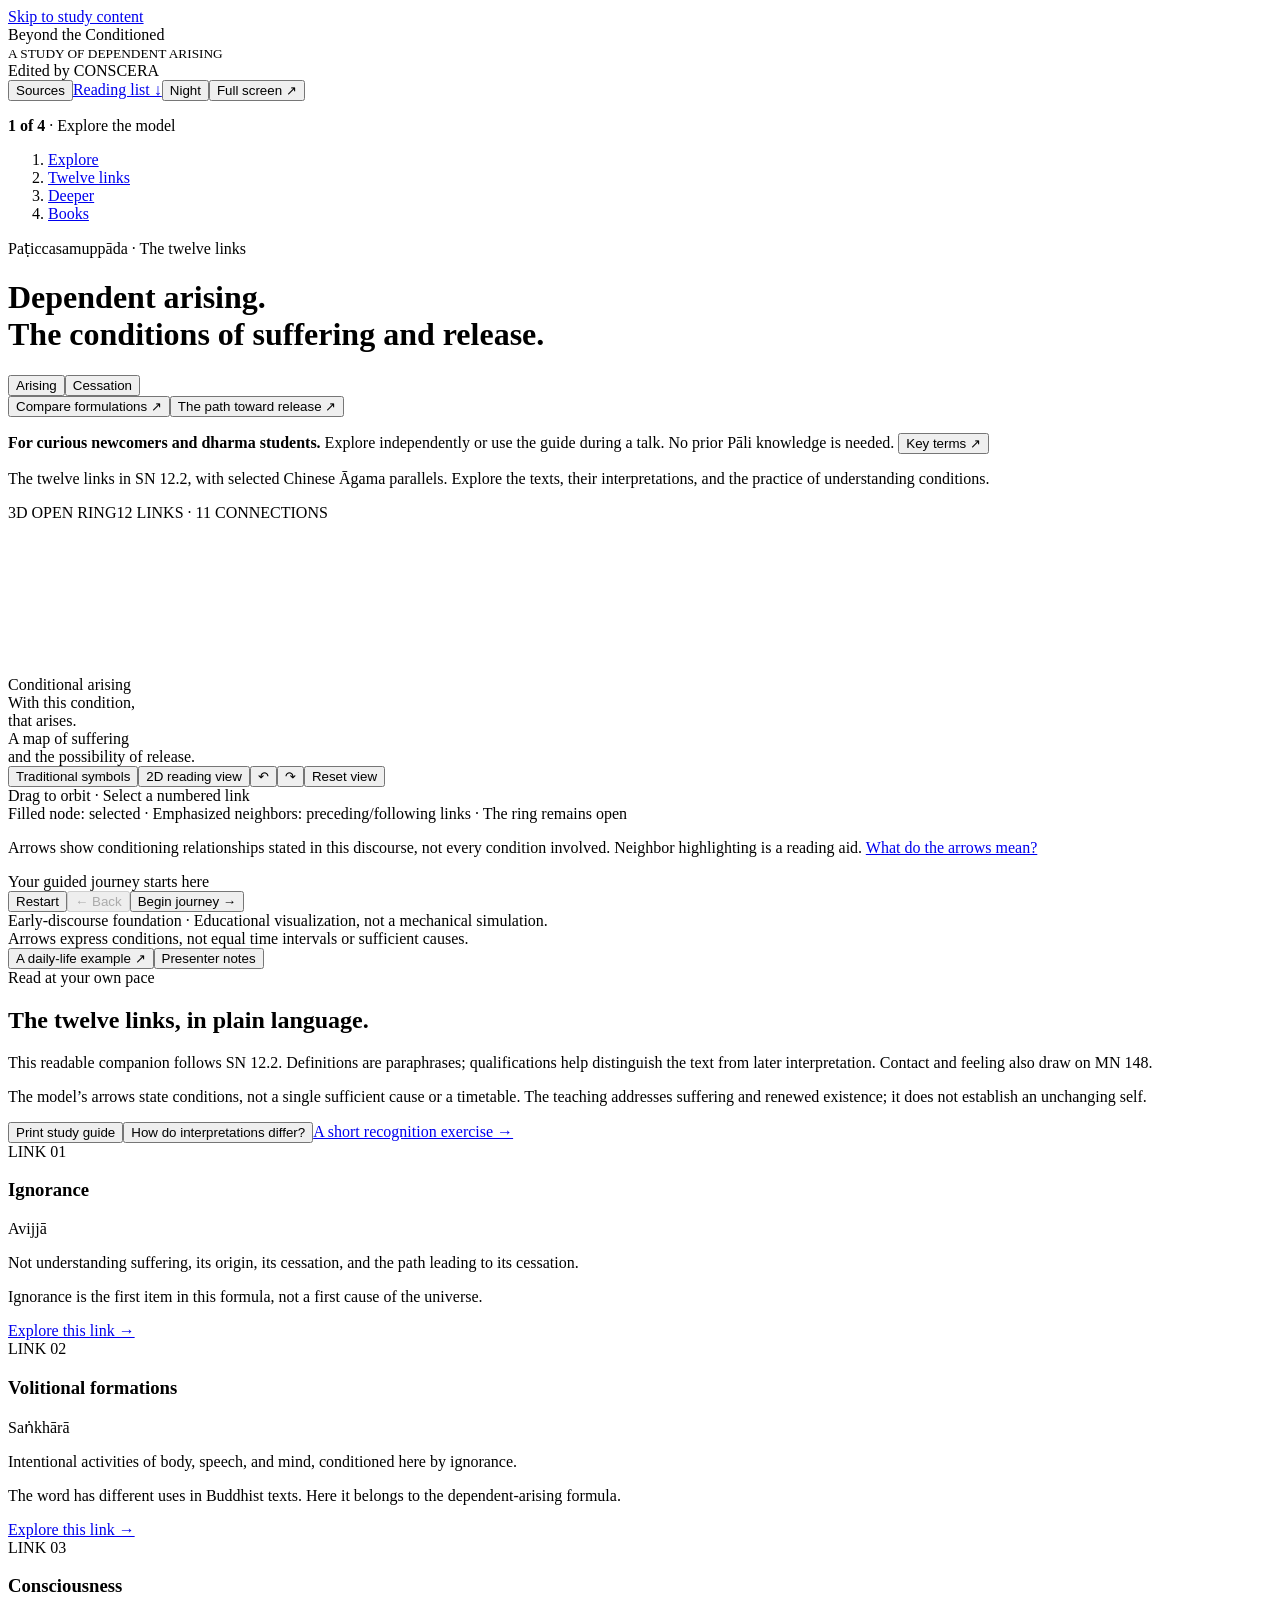
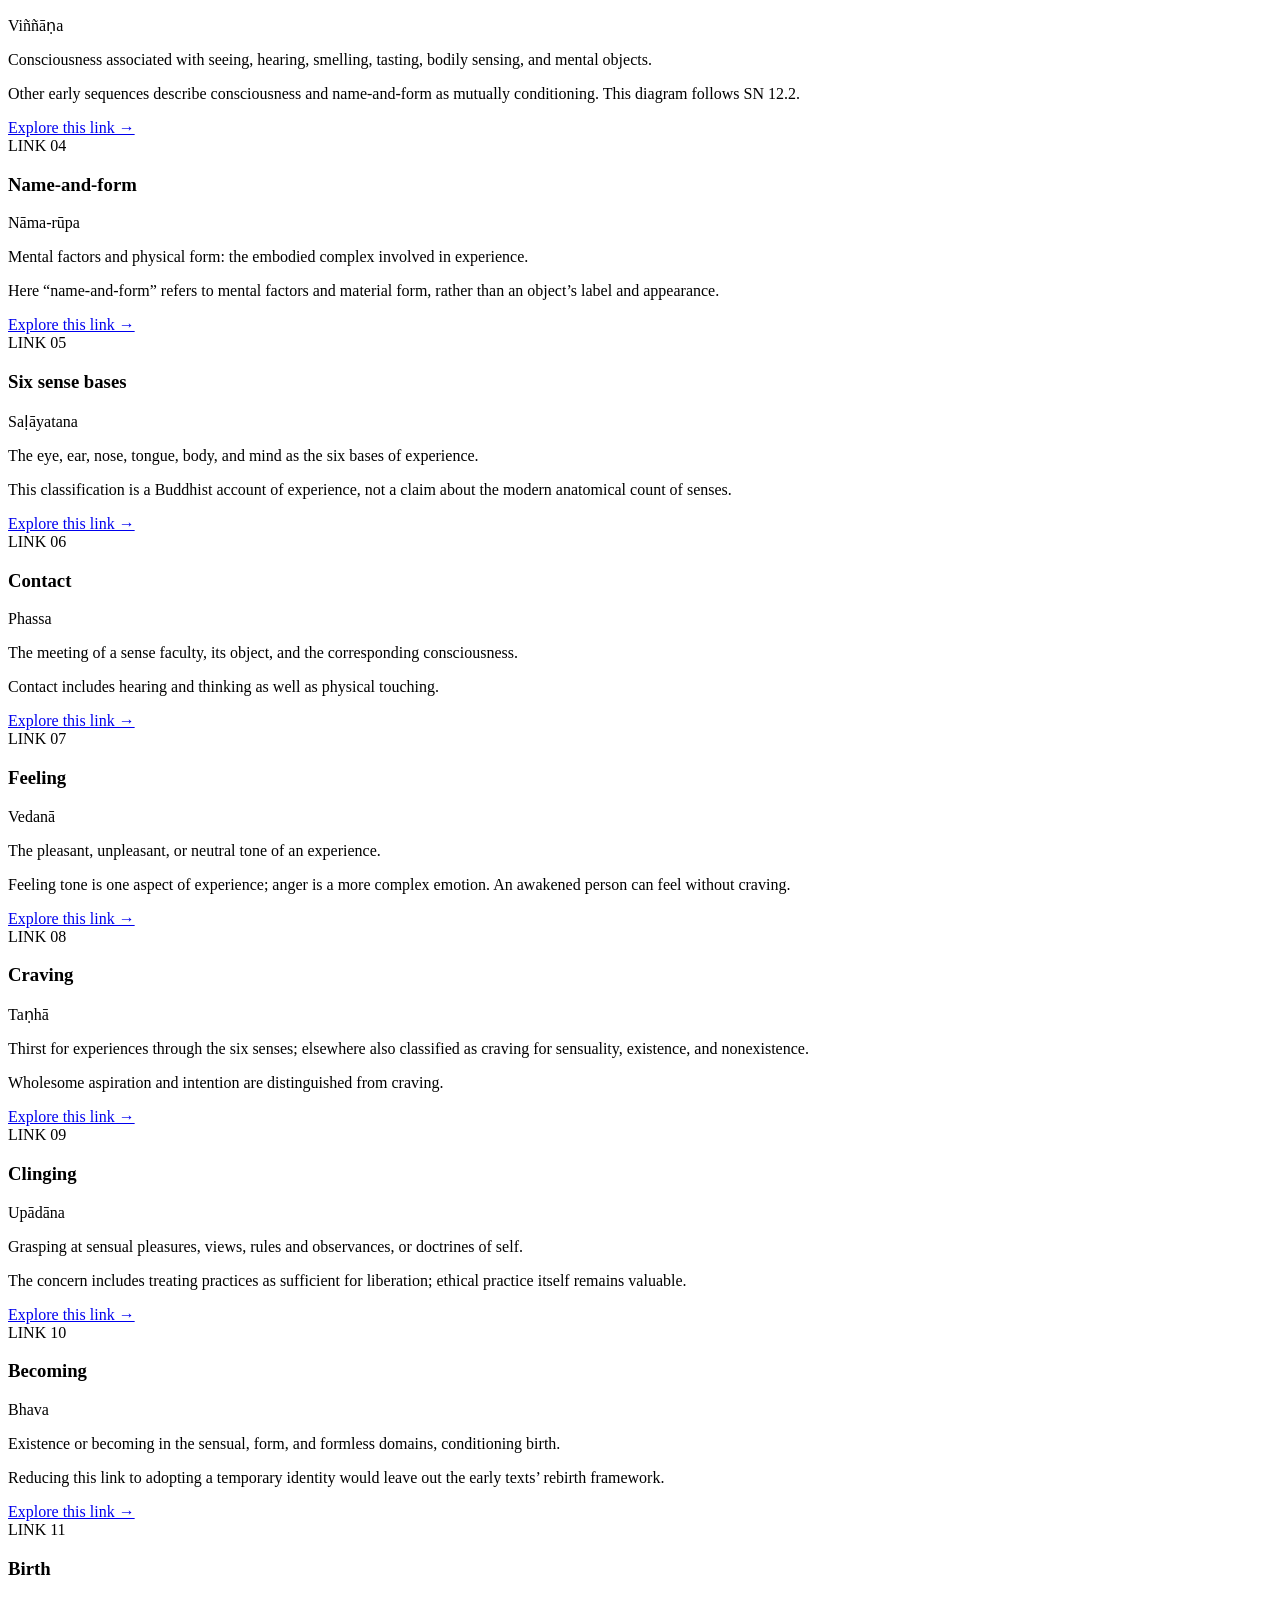
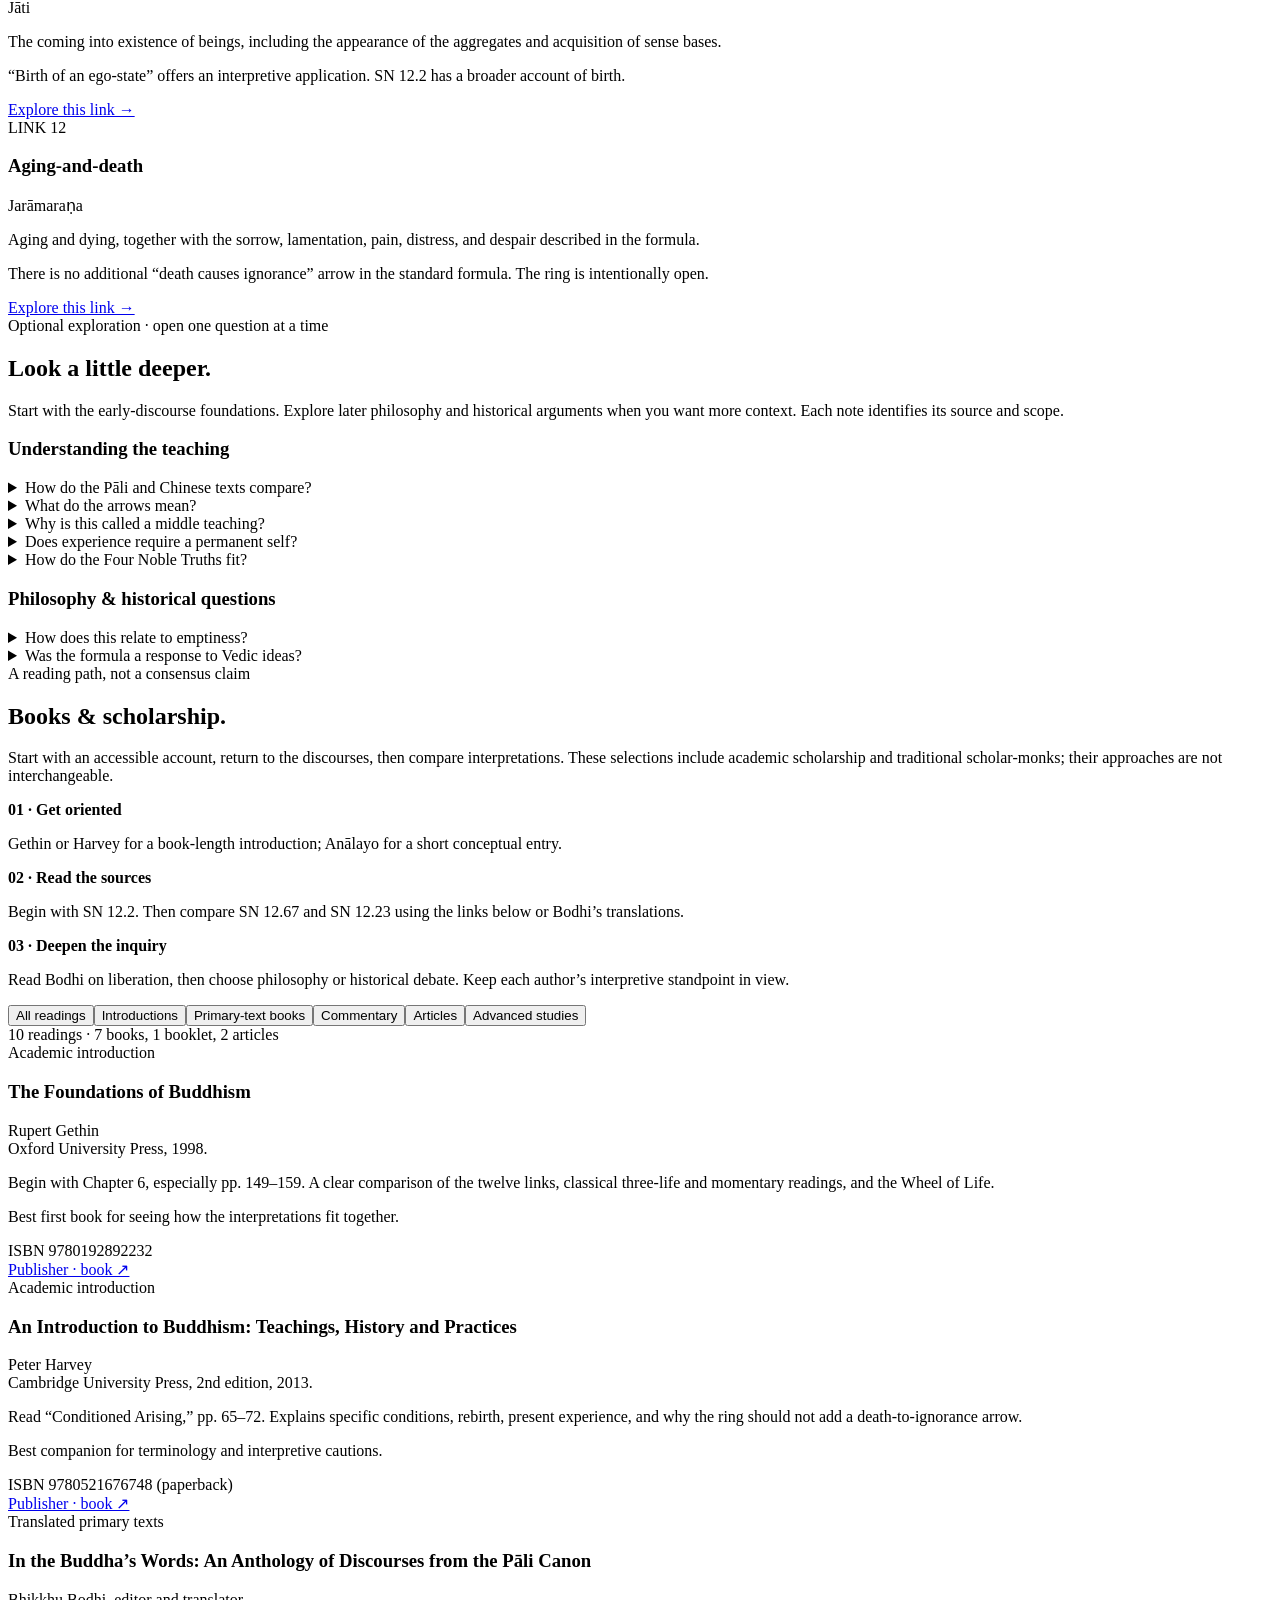
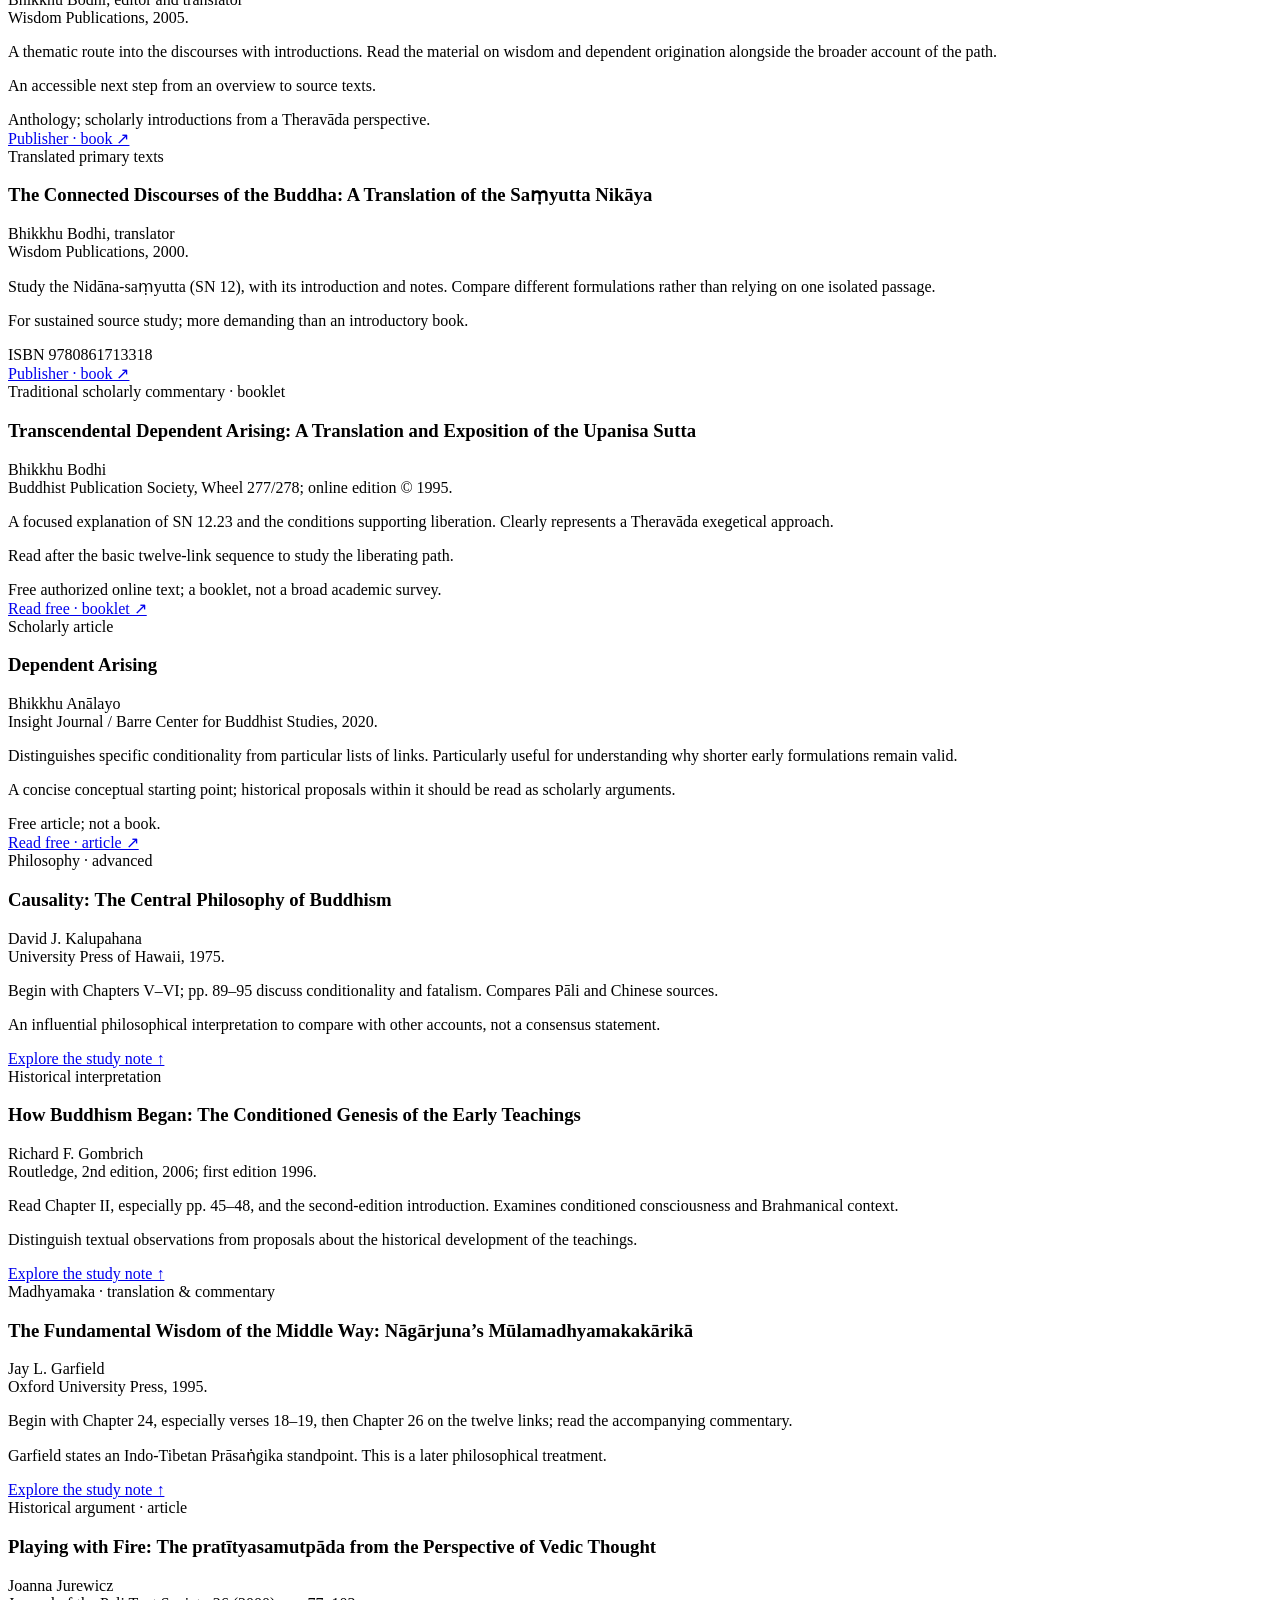
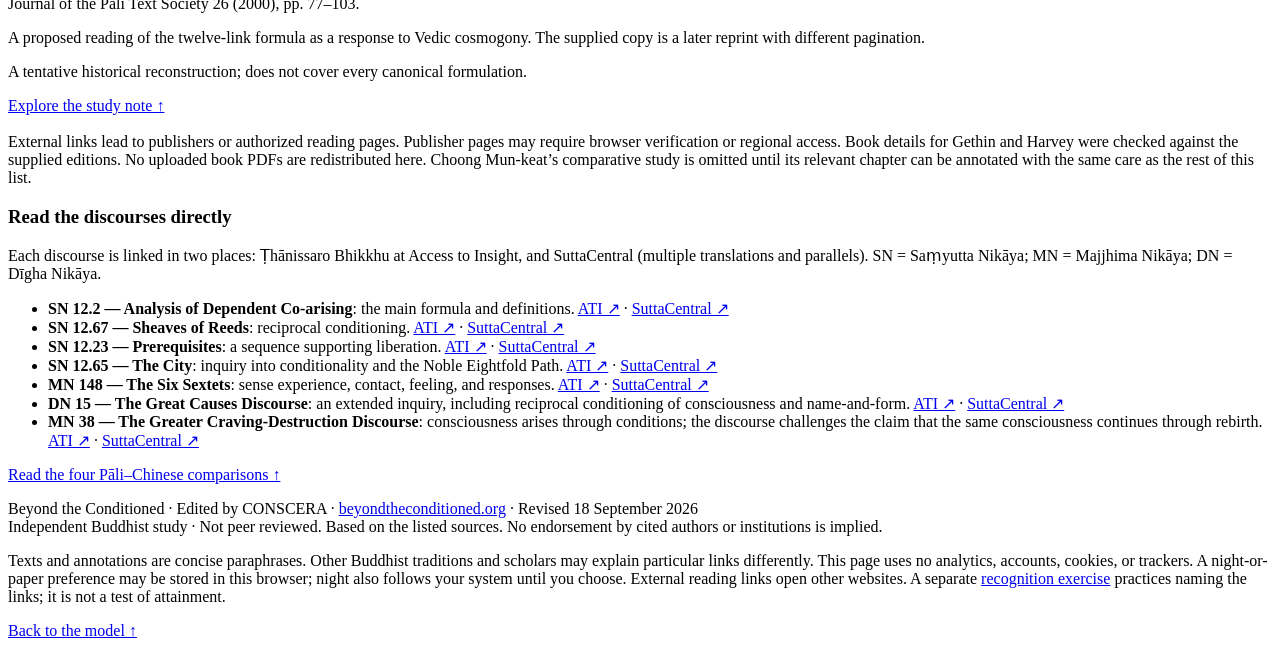
==== docs/index.html @ 87e44d4c "Add a ten-scene recognition exercise as a companion page Names the twelve links; misses teach. Separ" ====
<!DOCTYPE html>
<html lang="en">
<head>
<meta charset="utf-8">
<meta name="viewport" content="width=device-width, initial-scale=1">
<title>Beyond the Conditioned — Dependent Arising</title>
<meta name="description" content="An interactive study of the twelve links. Early discourses, a readable guide, and a scholarly reading list.">
<meta name="theme-color" content="#f4f1e9">
<meta name="color-scheme" content="light dark">
<meta name="robots" content="index, follow">
<link rel="canonical" href="https://beyondtheconditioned.org/">
<link rel="icon" type="image/svg+xml" href="/favicon.svg">
<link rel="icon" type="image/png" sizes="32x32" href="/favicon-32.png">
<link rel="apple-touch-icon" href="/apple-touch-icon.png">
<meta property="og:title" content="Beyond the Conditioned — Dependent Arising">
<meta property="og:description" content="An interactive study of the twelve links. Early discourses, a readable guide, and a scholarly reading list.">
<meta property="og:type" content="website">
<meta property="og:url" content="https://beyondtheconditioned.org/">
<meta property="og:image" content="https://beyondtheconditioned.org/og.jpg?v=20260919c">
<meta property="og:image:width" content="1200">
<meta property="og:image:height" content="630">
<meta property="og:image:alt" content="Beyond the Conditioned — Dependent Arising">
<meta property="og:site_name" content="Beyond the Conditioned">
<meta name="twitter:card" content="summary_large_image">
<meta name="twitter:title" content="Beyond the Conditioned — Dependent Arising">
<meta name="twitter:description" content="An interactive study of the twelve links. Early discourses, a readable guide, and a scholarly reading list.">
<meta name="twitter:image" content="https://beyondtheconditioned.org/og.jpg?v=20260919c">
<script type="application/ld+json">{"@context": "https://schema.org", "@type": ["WebPage", "LearningResource"], "name": "Beyond the Conditioned — Dependent Arising", "headline": "Beyond the Conditioned — Dependent Arising", "description": "An interactive study of the twelve links. Early discourses, a readable guide, and a scholarly reading list.", "url": "https://beyondtheconditioned.org/", "mainEntityOfPage": "https://beyondtheconditioned.org/", "inLanguage": "en", "isAccessibleForFree": true, "learningResourceType": "Interactive resource", "educationalLevel": "Beginner to intermediate", "teaches": "The twelve links of dependent arising (paṭiccasamuppāda) as presented in SN 12.2, with cessation, selected Āgama parallels, and a guided reading list.", "about": {"@type": "Thing", "name": "Dependent arising", "alternateName": ["Paṭiccasamuppāda", "Pratītyasamutpāda", "Twelve nidānas"]}, "audience": {"@type": "EducationalAudience", "educationalRole": "student"}, "author": {"@type": "Person", "name": "CONSCERA"}, "editor": {"@type": "Person", "name": "CONSCERA"}, "publisher": {"@type": "Organization", "name": "Beyond the Conditioned", "url": "https://beyondtheconditioned.org/"}, "isPartOf": {"@type": "WebSite", "name": "Beyond the Conditioned", "url": "https://beyondtheconditioned.org/"}, "dateModified": "2026-09-18", "creativeWorkStatus": "Published", "image": "https://beyondtheconditioned.org/og.jpg?v=20260919c"}</script>
<link rel="stylesheet" href="/styles.css">
<script>(function(){try{var s=localStorage.getItem('btc-theme');var t=(s==='light'||s==='dark')?s:(window.matchMedia&&window.matchMedia('(prefers-color-scheme: dark)').matches?'dark':'light');document.documentElement.setAttribute('data-theme',t);}catch(e){}})();</script>
</head>
<body>
<a class="skip-link" href="#main">Skip to study content</a>
<header><div class="brand"><div class="emblem" aria-hidden="true"></div><div><div class="brand-name">Beyond the Conditioned</div><small>A STUDY OF DEPENDENT ARISING</small><div class="byline">Edited by CONSCERA</div></div></div><nav class="header-actions" aria-label="Presentation tools"><button class="small" id="sources">Sources</button><a class="header-reading" href="#further-reading">Reading list ↓</a><button class="small" id="theme-toggle" type="button" aria-pressed="false" title="Paper is the default study palette. Switch to a night palette for low light.">Night</button><button class="small fullscreen" id="fullscreen">Full screen ↗</button></nav></header>
<nav class="toc-progress" id="toc-progress" aria-label="Place in this page">
<p class="toc-copy"><strong id="toc-index">1 of 4</strong><span aria-hidden="true"> · </span><span id="toc-name">Explore the model</span></p>
<ol class="toc-dots">
<li><a href="#explore" data-toc="explore" aria-current="true">Explore</a></li>
<li><a href="#study-guide" data-toc="study-guide">Twelve links</a></li>
<li><a href="#study-deeper" data-toc="study-deeper">Deeper</a></li>
<li><a href="#further-reading" data-toc="further-reading">Books</a></li>
</ol>
</nav>
<main class="workspace" id="main" tabindex="-1">
<div class="introline"><div><div class="eyebrow">Paṭiccasamuppāda · The twelve links</div><h1>Dependent arising.<br>The conditions of suffering and release.</h1></div><div class="segmented" aria-label="View of dependent arising"><button id="arising" aria-pressed="true">Arising</button><button id="cessation" aria-pressed="false">Cessation</button></div></div>
<div class="study-tools" aria-label="Further study"><button class="small" id="formulations">Compare formulations ↗</button><button class="small" id="path">The path toward release ↗</button></div>
<p class="audience"><strong>For curious newcomers and dharma students.</strong> Explore independently or use the guide during a talk. No prior Pāli knowledge is needed. <button class="small" id="glossary">Key terms ↗</button></p><p class="scope-line">The twelve links in SN 12.2, with selected Chinese Āgama parallels. Explore the texts, their interpretations, and the practice of understanding conditions.</p>
<div class="cessation-banner" id="cessation-banner" hidden><strong>Cessation is not sensory shutdown.</strong> An awakened living person still experiences contact and feeling. This view illustrates the ending of the conditions sustaining suffering and renewed existence.</div>
<div class="layout" id="explore">
<section class="visual" id="visual" aria-label="Interactive open ring of twelve links">
<div class="scene" id="scene"><div class="scene-top"><span id="view-label">3D OPEN RING</span><span>12 LINKS · 11 CONNECTIONS</span></div><canvas id="canvas" aria-hidden="true"></canvas><div class="node-layer" id="nodes" aria-label="Select a link"></div><div class="center-copy"><div class="eyebrow" id="center-mode">Conditional arising</div><div class="center-title" id="center-title">With this condition,<br>that arises.</div><div class="center-sub" id="center-sub">A map of suffering<br>and the possibility of release.</div></div><div class="reading" id="reading" aria-label="Readable link overview"></div></div>
<div class="viewbar"><div class="viewtools"><button class="small" id="symbols">Traditional symbols</button><button class="small" id="reading-toggle" aria-pressed="false">2D reading view</button><button class="small orbit-control" id="rotate-left" aria-label="Rotate left">↶</button><button class="small orbit-control" id="rotate-right" aria-label="Rotate right">↷</button><button class="small" id="reset">Reset view</button></div><span class="hint" id="view-hint">Drag to orbit · Select a numbered link</span></div>
<div class="legend" id="ring-legend">Filled node: selected · Emphasized neighbors: preceding/following links · The ring remains open</div></section>
<aside class="panel" aria-label="Selected link explanation" tabindex="-1" id="detail-panel"><div class="panel-inner" id="panel"></div></aside>
</div>
<p class="arrow-note">Arrows show conditioning relationships stated in this discourse, not every condition involved. Neighbor highlighting is a reading aid. <a href="#study-arrows" data-study="study-arrows">What do the arrows mean?</a></p><div class="journeybar"><div><div class="eyebrow" id="progress-label">Your guided journey starts here</div><div class="steps" id="steps" aria-label="Jump to a link"></div></div><div class="journey-actions"><button id="restart" title="Return to the introduction">Restart</button><button id="back" disabled>← Back</button><button class="primary" id="next">Begin journey →</button></div></div>
<div class="bottom"><div>Early-discourse foundation · Educational visualization, not a mechanical simulation.<br>Arrows express conditions, not equal time intervals or sufficient causes.</div><div class="viewtools"><button class="small" id="example">A daily-life example ↗</button><button class="small" id="notes">Presenter notes</button></div></div><div class="toast" id="toast" role="status"></div><div class="sr-only" id="announcement" aria-live="polite"></div>

<section class="section-block" id="study-guide" aria-labelledby="guide-title"><div class="eyebrow">Read at your own pace</div><h2 id="guide-title">The twelve links, in plain language.</h2><p class="section-lead">This readable companion follows SN 12.2. Definitions are paraphrases; qualifications help distinguish the text from later interpretation. Contact and feeling also draw on MN 148.</p><p class="meta-scope">The model’s arrows state conditions, not a single sufficient cause or a timetable. The teaching addresses suffering and renewed existence; it does not establish an unchanging self.</p><div class="guide-actions"><button id="print-guide">Print study guide</button><button id="compare-models">How do interpretations differ?</button><a class="header-reading" href="/practice/">A short recognition exercise →</a></div><div class="text-guide"><article id="guide-01"><span class="guide-number">LINK 01</span><h3>Ignorance</h3><div class="pali" lang="pi">Avijjā</div><p>Not understanding suffering, its origin, its cessation, and the path leading to its cessation.</p><p class="distinction">Ignorance is the first item in this formula, not a first cause of the universe.</p><a href="#link-01-arising" data-jump="0">Explore this link →</a></article><article id="guide-02"><span class="guide-number">LINK 02</span><h3>Volitional formations</h3><div class="pali" lang="pi">Saṅkhārā</div><p>Intentional activities of body, speech, and mind, conditioned here by ignorance.</p><p class="distinction">The word has different uses in Buddhist texts. Here it belongs to the dependent-arising formula.</p><a href="#link-02-arising" data-jump="1">Explore this link →</a></article><article id="guide-03"><span class="guide-number">LINK 03</span><h3>Consciousness</h3><div class="pali" lang="pi">Viññāṇa</div><p>Consciousness associated with seeing, hearing, smelling, tasting, bodily sensing, and mental objects.</p><p class="distinction">Other early sequences describe consciousness and name-and-form as mutually conditioning. This diagram follows SN 12.2.</p><a href="#link-03-arising" data-jump="2">Explore this link →</a></article><article id="guide-04"><span class="guide-number">LINK 04</span><h3>Name-and-form</h3><div class="pali" lang="pi">Nāma-rūpa</div><p>Mental factors and physical form: the embodied complex involved in experience.</p><p class="distinction">Here “name-and-form” refers to mental factors and material form, rather than an object’s label and appearance.</p><a href="#link-04-arising" data-jump="3">Explore this link →</a></article><article id="guide-05"><span class="guide-number">LINK 05</span><h3>Six sense bases</h3><div class="pali" lang="pi">Saḷāyatana</div><p>The eye, ear, nose, tongue, body, and mind as the six bases of experience.</p><p class="distinction">This classification is a Buddhist account of experience, not a claim about the modern anatomical count of senses.</p><a href="#link-05-arising" data-jump="4">Explore this link →</a></article><article id="guide-06"><span class="guide-number">LINK 06</span><h3>Contact</h3><div class="pali" lang="pi">Phassa</div><p>The meeting of a sense faculty, its object, and the corresponding consciousness.</p><p class="distinction">Contact includes hearing and thinking as well as physical touching.</p><a href="#link-06-arising" data-jump="5">Explore this link →</a></article><article id="guide-07"><span class="guide-number">LINK 07</span><h3>Feeling</h3><div class="pali" lang="pi">Vedanā</div><p>The pleasant, unpleasant, or neutral tone of an experience.</p><p class="distinction">Feeling tone is one aspect of experience; anger is a more complex emotion. An awakened person can feel without craving.</p><a href="#link-07-arising" data-jump="6">Explore this link →</a></article><article id="guide-08"><span class="guide-number">LINK 08</span><h3>Craving</h3><div class="pali" lang="pi">Taṇhā</div><p>Thirst for experiences through the six senses; elsewhere also classified as craving for sensuality, existence, and nonexistence.</p><p class="distinction">Wholesome aspiration and intention are distinguished from craving.</p><a href="#link-08-arising" data-jump="7">Explore this link →</a></article><article id="guide-09"><span class="guide-number">LINK 09</span><h3>Clinging</h3><div class="pali" lang="pi">Upādāna</div><p>Grasping at sensual pleasures, views, rules and observances, or doctrines of self.</p><p class="distinction">The concern includes treating practices as sufficient for liberation; ethical practice itself remains valuable.</p><a href="#link-09-arising" data-jump="8">Explore this link →</a></article><article id="guide-10"><span class="guide-number">LINK 10</span><h3>Becoming</h3><div class="pali" lang="pi">Bhava</div><p>Existence or becoming in the sensual, form, and formless domains, conditioning birth.</p><p class="distinction">Reducing this link to adopting a temporary identity would leave out the early texts’ rebirth framework.</p><a href="#link-10-arising" data-jump="9">Explore this link →</a></article><article id="guide-11"><span class="guide-number">LINK 11</span><h3>Birth</h3><div class="pali" lang="pi">Jāti</div><p>The coming into existence of beings, including the appearance of the aggregates and acquisition of sense bases.</p><p class="distinction">“Birth of an ego-state” offers an interpretive application. SN 12.2 has a broader account of birth.</p><a href="#link-11-arising" data-jump="10">Explore this link →</a></article><article id="guide-12"><span class="guide-number">LINK 12</span><h3>Aging-and-death</h3><div class="pali" lang="pi">Jarāmaraṇa</div><p>Aging and dying, together with the sorrow, lamentation, pain, distress, and despair described in the formula.</p><p class="distinction">There is no additional “death causes ignorance” arrow in the standard formula. The ring is intentionally open.</p><a href="#link-12-arising" data-jump="11">Explore this link →</a></article></div></section>
<section class="section-block" id="study-deeper" aria-labelledby="deeper-title"><div class="eyebrow">Optional exploration · open one question at a time</div><h2 id="deeper-title">Look a little deeper.</h2><p class="section-lead">Start with the early-discourse foundations. Explore later philosophy and historical arguments when you want more context. Each note identifies its source and scope.</p><div class="study-layout"><div class="study-group"><h3>Understanding the teaching</h3>
<details class="study-topic" id="study-parallels"><summary>How do the Pāli and Chinese texts compare?</summary><div class="study-body"><p class="study-crumb">Study deeper · Compare textual versions</p><div class="eyebrow">Selected parallel witnesses</div><p>The main ring follows SN 12.2. Related discourses preserved in Chinese let us examine both shared teachings and differences in transmission. A parallel is a related witness, not an identical text.</p><p>These are editorial English summaries of selected passages. SĀ numbers follow the standard discourse numbering of the Chinese <em>Saṃyukta Āgama</em>, Taishō no. 99 (T 99), rather than the alternative numbers shown in the linked editions. The Chinese texts are punctuated by Zhuang Chunjiang (莊春江); his accompanying SN translations are from Pāli into Chinese.</p>
<details class="witness"><summary>SN 12.2 / SĀ 298 · Definitions</summary><div class="witness-body"><p class="study-crumb">Study deeper · Pāli and Chinese texts · Definitions</p><h4>Shared teaching</h4><p>Both present the twelve-link framework. They share the six classes of consciousness and the six internal sense bases.</p><h4>Different classifications</h4><dl class="truth-list"><dt>Ignorance</dt><dd>SN 12.2 defines ignorance through not knowing the Four Noble Truths. SĀ 298 gives a longer list, including action and results.</dd><dt>Name</dt><dd>SN 12.2: feeling, perception, intention, contact, attention. SĀ 298: the four non-material aggregates, including consciousness.</dd><dt>Feeling</dt><dd>SN 12.2: six classes according to the contact from which feeling arises. SĀ 298: pleasant, painful, and neither-painful-nor-pleasant.</dd><dt>Craving</dt><dd>SN 12.2: six classes according to their objects. SĀ 298: craving associated with sensuality, form, and formlessness. This differs from the sensuality/existence/nonexistence classification cited elsewhere on this page.</dd></dl><h4>Why it matters</h4><p>The framework is shared, but definitions require a named source. Our plain-language feeling gloss uses feeling tone; the Text layer also records SN 12.2’s six contact-based classes.</p><a href="https://agama.buddhason.org/SA/SA0298.htm" target="_blank" rel="noopener">Compare SN 12.2 / SĀ 298 · Chinese and Pāli ↗</a><p class="review-note">Passage locator: SĀ 298, the explanations beginning 無明, 名, 受, and 愛; SN 12.2, the corresponding definitions. Select the text’s title carefully: the linked page also includes EĀ 49.5.</p></div></details>
<details class="witness"><summary>SN 12.20 / SĀ 296 · Principle and phenomena</summary><div class="witness-body"><p class="study-crumb">Study deeper · Pāli and Chinese texts · Principle and phenomena</p><h4>Shared teaching</h4><p>The texts distinguish conditionality from dependently arisen phenomena and describe the regularity discovered and taught by a Buddha.</p><h4>Different presentation</h4><p>SN 12.20 explicitly describes each conditioned link as impermanent and subject to cessation. SĀ 296 arranges its explanations of the principle and conditioned phenomena differently. The two passages should be read in their own order.</p><h4>Why it matters</h4><p>The twelve links are an application of conditionality. Anālayo’s discussion of SN 12.20 helps explain why shorter formulations also express dependent arising.</p><a href="https://agama.buddhason.org/SA/SA0296.htm" target="_blank" rel="noopener">Compare SN 12.20 / SĀ 296 · Chinese and Pāli ↗</a><p class="review-note">Passage locator: the opening distinction between 因緣法 and 緣生法 in SĀ 296; the opening definitions in SN 12.20. See also Anālayo, “Dependent Arising” (2020).</p></div></details>
<details class="witness"><summary>SN 12.67 / SĀ 288 · Mutual support</summary><div class="witness-body"><p class="study-crumb">Study deeper · Pāli and Chinese texts · Mutual support</p><h4>Shared teaching</h4><p>Both accounts describe reciprocal support between consciousness and name-and-form. This relationship is explicit in the texts.</p><h4>Different analogy</h4><p>SN 12.67 uses two bundles of reeds leaning together. SĀ 288 describes three reeds standing through mutual support. The Chinese analogy does not, by itself, establish a third doctrinal factor.</p><h4>Why it matters</h4><p>Reciprocity has support in both witnesses. The relation between this account and the standard sequence remains a matter of interpretation. We preserve the analogy’s difference without ranking either version as automatically more authentic.</p><a href="https://agama.buddhason.org/SA/SA0288.htm" target="_blank" rel="noopener">Compare SN 12.67 / SĀ 288 · Chinese and Pāli ↗</a><p class="review-note">Passage locator: SĀ 288, the analogy beginning 譬如：三蘆; SN 12.67, the passage beginning Seyyathāpi … dve naḷakalāpiyo.</p></div></details>
<details class="witness"><summary>SN 12.15 / SĀ 301 · The middle teaching</summary><div class="witness-body"><p class="study-crumb">Study deeper · Pāli and Chinese texts · The middle teaching</p><h4>Shared teaching</h4><p>Both connect dependent arising with a teaching that avoids the extremes of existence and nonexistence.</p><h4>Reading the witnesses</h4><p>The parallel supports the central theme. Its wording and presentation should be consulted separately rather than combined into a single reconstructed quotation.</p><h4>Why it matters</h4><p>Our Middle Way note has a comparative foundation. Agreement between witnesses strengthens a reading without establishing the Buddha’s exact original words.</p><a href="https://agama.buddhason.org/SA/SA0301.htm" target="_blank" rel="noopener">Compare SN 12.15 / SĀ 301 · Chinese and Pāli ↗</a><p class="review-note">Passage locator: the discussion of 有 and 無 followed by the middle teaching in SĀ 301; the corresponding existence/nonexistence passage in SN 12.15.</p></div></details>
<p class="review-note">These selected comparisons are a starting point, not a complete critical edition. Wording, translation, and historical interpretation are separate questions.</p></div></details>
<details class="study-topic" id="study-arrows"><summary>What do the arrows mean?</summary><div class="study-body"><p class="study-crumb">Study deeper · What the arrows mean</p><div class="eyebrow">Scholarly explanation of early discourses</div><p>Read each arrow as “with this as a condition.” The diagram selects relationships for study; several conditions may be involved, and the spacing carries no temporal measure.</p><p>Bodhi explains that the discourses include mutual support and other forms of conditionality. His introduction discusses variants that connect the factors differently. The relationships are more complex than a row of independent objects knocking one another over.</p><p>The open ring preserves the sequence in SN 12.2. Neighboring highlights guide your reading while leaving other conditioning relationships outside this view.</p><p>Kalupahana’s philosophical account distinguishes conditionality from fatalism: the conditions matter. It should be read as an attributed interpretation, not as a resolution of every debate about causation or free will.</p><p class="review-note">Bodhi, <em>Connected Discourses</em> (2000), vol. I, pp. 522–524; Kalupahana, <em>Causality</em> (1975), pp. 89–95. Compare <a href="https://www.accesstoinsight.org/tipitaka/sn/sn12/sn12.067.than.html" target="_blank" rel="noopener">SN 12.67 · ATI ↗</a> · <a href="https://suttacentral.net/sn12.67" target="_blank" rel="noopener">SuttaCentral ↗</a>.</p></div></details>
<details class="study-topic" id="study-middle"><summary>Why is this called a middle teaching?</summary><div class="study-body"><p class="study-crumb">Study deeper · A middle teaching</p><div class="eyebrow">Early discourse · SN 12.15</div><p>SN 12.15 presents dependent arising between the extremes “everything exists” and “everything does not exist.” It directs attention to arising and cessation rather than attachment to a position about an enduring self.</p><p>Here, “middle” names an understanding of experience through its conditions, rather than a compromise between two opinions.</p><p>Cessation concerns the ending of the conditions sustaining suffering, rather than the destruction of a permanent self.</p><p class="review-note"><a href="https://www.accesstoinsight.org/tipitaka/sn/sn12/sn12.015.than.html" target="_blank" rel="noopener">Read SN 12.15 · ATI ↗</a> · <a href="https://suttacentral.net/sn12.15" target="_blank" rel="noopener">SuttaCentral ↗</a> · Bodhi, <em>Connected Discourses</em>, vol. I, pp. 544–545; introduction, pp. 522–524. This is an introductory paraphrase, not an exhaustive interpretation.</p></div></details>
<details class="study-topic" id="study-self"><summary>Does experience require a permanent self?</summary><div class="study-body"><p class="study-crumb">Study deeper · Self and conditions</p><div class="eyebrow">Early discourse · SN 12.12</div><p>In SN 12.12, questions such as “Who feels?” are redirected toward the conditions for feeling. The inquiry proceeds through conditions, without positing an unchanging owner behind the process.</p><div class="relation"><div class="eyebrow">A change in the question</div><p>From “Who is the permanent experiencer?” to “With what condition does feeling arise?”</p></div><p>The discourse identifies contact as the condition for feeling. Pain remains real, and conduct and care matter. The inquiry examines experience without assuming an enduring substance that owns it.</p><p class="review-note"><a href="https://www.accesstoinsight.org/tipitaka/sn/sn12/sn12.012.than.html" target="_blank" rel="noopener">Read SN 12.12 · ATI ↗</a> · <a href="https://suttacentral.net/sn12.12" target="_blank" rel="noopener">SuttaCentral ↗</a> · Bodhi, <em>Connected Discourses</em>, vol. I, pp. 541–542, and introduction, p. 524. The question shift above is an explanatory paraphrase.</p></div></details>
<details class="study-topic" id="study-truths"><summary>How do the Four Noble Truths fit?</summary><div class="study-body"><p class="study-crumb">Study deeper · Four Noble Truths</p><div class="eyebrow">Early-discourse framework · scholarly explanation</div><p>Bodhi connects the arising and cessation sequences with the second and third noble truths. The wider framework explains the purpose of studying these conditions.</p><dl class="truth-list"><dt>1 · Suffering</dt><dd>What is to be understood.</dd><dt>2 · Its origin</dt><dd>The sustaining conditions investigated in the arising sequence.</dd><dt>3 · Its cessation</dt><dd>The ending of suffering through the ending of its sustaining conditions.</dd><dt>4 · The path</dt><dd>The practice cultivated toward cessation: the Noble Eightfold Path.</dd></dl><p>The Upanisā sequence describes conditions supporting liberation. It complements the Eightfold Path while retaining its own name and distinct list of factors.</p><div class="study-actions"><button class="small" data-study-mode="arising">Explore arising ↑</button><button class="small" data-study-mode="cessation">Explore cessation ↑</button><button class="small" id="deeper-path">Explore supporting conditions</button></div><p class="review-note">Bodhi, <em>Connected Discourses</em>, vol. I, pp. 522–524; SN 12.43. For the Eightfold Path, <a href="https://www.accesstoinsight.org/tipitaka/sn/sn12/sn12.065.than.html" target="_blank" rel="noopener">SN 12.65 · ATI ↗</a> · <a href="https://suttacentral.net/sn12.65" target="_blank" rel="noopener">SuttaCentral ↗</a>; for the companion sequence, SN 12.23.</p></div></details>
</div><div class="study-group"><h3>Philosophy & historical questions</h3>
<details class="study-topic" id="study-emptiness"><summary>How does this relate to emptiness?</summary><div class="study-body"><p class="study-crumb">Study deeper · Emptiness</p><div class="eyebrow">Madhyamaka · Nāgārjuna through Garfield</div><p>In <em>Mūlamadhyamakakārikā</em> 24.18–19, Nāgārjuna connects dependent arising, emptiness, and dependent designation. In Garfield’s interpretation, things exist conventionally and function through dependence, without an independent, intrinsic nature.</p><p>Dependence makes change and practice intelligible. If suffering possessed a fixed, independent nature, its cessation would be impossible. Emptiness names this absence of intrinsic nature, not a hidden substance or permanent foundation beneath appearances.</p><p>Chapter 26 returns explicitly to the twelve links and liberation. This is a later Madhyamaka philosophical treatment, not a substitute for the wording of SN 12.2.</p><p class="review-note">Jay L. Garfield, <em>The Fundamental Wisdom of the Middle Way</em> (1995), Chapter 24, especially verses 18–19 and their commentary; Chapter 26. Garfield’s preface identifies his Indo-Tibetan Prāsaṅgika interpretive standpoint. Other readings exist.</p><a href="#book-garfield">Find this book in the reading list ↓</a></div></details>
<details class="study-topic" id="study-history"><summary>Was the formula a response to Vedic ideas?</summary><div class="study-body"><p class="study-crumb">Study deeper · Historical questions</p><div class="eyebrow">Historical reconstruction · scholarly argument</div><p>Joanna Jurewicz proposes that the twelve-link formula reworks Vedic accounts of creation while rejecting their assumption of an underlying self. Her paper compares the sequence and its terminology with earlier Vedic material.</p><p>She offers a tentative reconstruction with a limited scope: some canonical formulations fall outside her treatment. Read it as a historical argument, distinct from an established definition or the Buddha’s own recorded explanation.</p><p>Richard Gombrich endorses her proposal in his second-edition introduction. This is an endorsement of her argument, rather than independent confirmation. His Chapter II also discusses conditioned consciousness and the teachings’ Brahmanical context.</p><h4>Read with two questions</h4><p>What evidence supports the historical connection? What remains an inference about the teaching’s original setting?</p><p class="review-note">Jurewicz, “Playing with Fire,” <em>Journal of the Pali Text Society</em> 26 (2000), pp. 77–103. Gombrich, <em>How Buddhism Began</em>, 2nd edition, introduction and Chapter II.</p><a href="#book-jurewicz">Find these readings below ↓</a></div></details>
</div></div></section>
<section class="section-block" id="further-reading" aria-labelledby="reading-title"><div class="eyebrow">A reading path, not a consensus claim</div><h2 id="reading-title">Books & scholarship.</h2><p class="section-lead">Start with an accessible account, return to the discourses, then compare interpretations. These selections include academic scholarship and traditional scholar-monks; their approaches are not interchangeable.</p><div class="reading-route"><div><strong>01 · Get oriented</strong><p>Gethin or Harvey for a book-length introduction; Anālayo for a short conceptual entry.</p></div><div><strong>02 · Read the sources</strong><p>Begin with SN 12.2. Then compare SN 12.67 and SN 12.23 using the links below or Bodhi’s translations.</p></div><div><strong>03 · Deepen the inquiry</strong><p>Read Bodhi on liberation, then choose philosophy or historical debate. Keep each author’s interpretive standpoint in view.</p></div></div><div class="book-filter" aria-label="Filter reading list"><button data-filter="all" aria-pressed="true">All readings</button><button data-filter="intro" aria-pressed="false">Introductions</button><button data-filter="primary" aria-pressed="false">Primary-text books</button><button data-filter="commentary" aria-pressed="false">Commentary</button><button data-filter="research" aria-pressed="false">Articles</button><button data-filter="advanced" aria-pressed="false">Advanced studies</button></div><div class="reading-count" id="reading-count" aria-live="polite">10 readings · 7 books, 1 booklet, 2 articles</div><div class="book-grid"><article class="book" data-category="intro" data-print-url="https://global.oup.com/academic/product/the-foundations-of-buddhism-9780192892232"><div class="tag">Academic introduction</div><h3>The Foundations of Buddhism</h3><div class="bib">Rupert Gethin<br>Oxford University Press, 1998.</div><p>Begin with Chapter 6, especially pp. 149–159. A clear comparison of the twelve links, classical three-life and momentary readings, and the Wheel of Life.</p><p class="note">Best first book for seeing how the interpretations fit together.</p><div class="locate">ISBN 9780192892232</div><div class="access"><a href="https://global.oup.com/academic/product/the-foundations-of-buddhism-9780192892232" target="_blank" rel="noopener">Publisher · book ↗</a></div></article><article class="book" data-category="intro" data-print-url="https://www.cambridge.org/9780521859424"><div class="tag">Academic introduction</div><h3>An Introduction to Buddhism: Teachings, History and Practices</h3><div class="bib">Peter Harvey<br>Cambridge University Press, 2nd edition, 2013.</div><p>Read “Conditioned Arising,” pp. 65–72. Explains specific conditions, rebirth, present experience, and why the ring should not add a death-to-ignorance arrow.</p><p class="note">Best companion for terminology and interpretive cautions.</p><div class="locate">ISBN 9780521676748 (paperback)</div><div class="access"><a href="https://www.cambridge.org/9780521859424" target="_blank" rel="noopener">Publisher · book ↗</a></div></article><article class="book" data-category="primary" data-print-url="https://wisdomexperience.org/product/buddhas-words/"><div class="tag">Translated primary texts</div><h3>In the Buddha’s Words: An Anthology of Discourses from the Pāli Canon</h3><div class="bib">Bhikkhu Bodhi, editor and translator<br>Wisdom Publications, 2005.</div><p>A thematic route into the discourses with introductions. Read the material on wisdom and dependent origination alongside the broader account of the path.</p><p class="note">An accessible next step from an overview to source texts.</p><div class="locate">Anthology; scholarly introductions from a Theravāda perspective.</div><div class="access"><a href="https://wisdomexperience.org/product/buddhas-words/" target="_blank" rel="noopener">Publisher · book ↗</a></div></article><article class="book" data-category="primary" data-print-url="https://wisdomexperience.org/product/connected-discourses-buddha/"><div class="tag">Translated primary texts</div><h3>The Connected Discourses of the Buddha: A Translation of the Saṃyutta Nikāya</h3><div class="bib">Bhikkhu Bodhi, translator<br>Wisdom Publications, 2000.</div><p>Study the Nidāna-saṃyutta (SN 12), with its introduction and notes. Compare different formulations rather than relying on one isolated passage.</p><p class="note">For sustained source study; more demanding than an introductory book.</p><div class="locate">ISBN 9780861713318</div><div class="access"><a href="https://wisdomexperience.org/product/connected-discourses-buddha/" target="_blank" rel="noopener">Publisher · book ↗</a></div></article><article class="book" data-category="commentary" data-print-url="https://www.accesstoinsight.org/lib/authors/bodhi/wheel277.html"><div class="tag">Traditional scholarly commentary · booklet</div><h3>Transcendental Dependent Arising: A Translation and Exposition of the Upanisa Sutta</h3><div class="bib">Bhikkhu Bodhi<br>Buddhist Publication Society, Wheel 277/278; online edition © 1995.</div><p>A focused explanation of SN 12.23 and the conditions supporting liberation. Clearly represents a Theravāda exegetical approach.</p><p class="note">Read after the basic twelve-link sequence to study the liberating path.</p><div class="locate">Free authorized online text; a booklet, not a broad academic survey.</div><div class="access"><a href="https://www.accesstoinsight.org/lib/authors/bodhi/wheel277.html" target="_blank" rel="noopener">Read free · booklet ↗</a></div></article><article class="book" data-category="research" data-print-url="https://www.buddhistinquiry.org/article/dependent-arising/"><div class="tag">Scholarly article</div><h3>Dependent Arising</h3><div class="bib">Bhikkhu Anālayo<br>Insight Journal / Barre Center for Buddhist Studies, 2020.</div><p>Distinguishes specific conditionality from particular lists of links. Particularly useful for understanding why shorter early formulations remain valid.</p><p class="note">A concise conceptual starting point; historical proposals within it should be read as scholarly arguments.</p><div class="locate">Free article; not a book.</div><div class="access"><a href="https://www.buddhistinquiry.org/article/dependent-arising/" target="_blank" rel="noopener">Read free · article ↗</a></div></article><article class="book" id="book-kalupahana" data-category="advanced"><div class="tag">Philosophy · advanced</div><h3>Causality: The Central Philosophy of Buddhism</h3><div class="bib">David J. Kalupahana<br>University Press of Hawaii, 1975.</div><p>Begin with Chapters V–VI; pp. 89–95 discuss conditionality and fatalism. Compares Pāli and Chinese sources.</p><p class="note">An influential philosophical interpretation to compare with other accounts, not a consensus statement.</p><div class="access"><a href="#study-arrows" data-study="study-arrows">Explore the study note ↑</a></div></article><article class="book" id="book-gombrich" data-category="advanced"><div class="tag">Historical interpretation</div><h3>How Buddhism Began: The Conditioned Genesis of the Early Teachings</h3><div class="bib">Richard F. Gombrich<br>Routledge, 2nd edition, 2006; first edition 1996.</div><p>Read Chapter II, especially pp. 45–48, and the second-edition introduction. Examines conditioned consciousness and Brahmanical context.</p><p class="note">Distinguish textual observations from proposals about the historical development of the teachings.</p><div class="access"><a href="#study-history" data-study="study-history">Explore the study note ↑</a></div></article><article class="book" id="book-garfield" data-category="advanced"><div class="tag">Madhyamaka · translation & commentary</div><h3>The Fundamental Wisdom of the Middle Way: Nāgārjuna’s Mūlamadhyamakakārikā</h3><div class="bib">Jay L. Garfield<br>Oxford University Press, 1995.</div><p>Begin with Chapter 24, especially verses 18–19, then Chapter 26 on the twelve links; read the accompanying commentary.</p><p class="note">Garfield states an Indo-Tibetan Prāsaṅgika standpoint. This is a later philosophical treatment.</p><div class="access"><a href="#study-emptiness" data-study="study-emptiness">Explore the study note ↑</a></div></article><article class="book" id="book-jurewicz" data-category="research"><div class="tag">Historical argument · article</div><h3>Playing with Fire: The pratītyasamutpāda from the Perspective of Vedic Thought</h3><div class="bib">Joanna Jurewicz<br>Journal of the Pali Text Society 26 (2000), pp. 77–103.</div><p>A proposed reading of the twelve-link formula as a response to Vedic cosmogony. The supplied copy is a later reprint with different pagination.</p><p class="note">A tentative historical reconstruction; does not cover every canonical formulation.</p><div class="access"><a href="#study-history" data-study="study-history">Explore the study note ↑</a></div></article></div><p class="meta-scope" style="margin-top:18px">External links lead to publishers or authorized reading pages. Publisher pages may require browser verification or regional access. Book details for Gethin and Harvey were checked against the supplied editions. No uploaded book PDFs are redistributed here. Choong Mun-keat’s comparative study is omitted until its relevant chapter can be annotated with the same care as the rest of this list.</p>
<div class="source-register"><h3>Read the discourses directly</h3><p class="note">Each discourse is linked in two places: Ṭhānissaro Bhikkhu at Access to Insight, and SuttaCentral (multiple translations and parallels). SN = Saṃyutta Nikāya; MN = Majjhima Nikāya; DN = Dīgha Nikāya.</p><ul>
<li><strong>SN 12.2 — Analysis of Dependent Co-arising</strong>: the main formula and definitions. <a href="https://www.accesstoinsight.org/tipitaka/sn/sn12/sn12.002.than.html" target="_blank" rel="noopener">ATI ↗</a> · <a href="https://suttacentral.net/sn12.2" target="_blank" rel="noopener">SuttaCentral ↗</a></li>
<li><strong>SN 12.67 — Sheaves of Reeds</strong>: reciprocal conditioning. <a href="https://www.accesstoinsight.org/tipitaka/sn/sn12/sn12.067.than.html" target="_blank" rel="noopener">ATI ↗</a> · <a href="https://suttacentral.net/sn12.67" target="_blank" rel="noopener">SuttaCentral ↗</a></li>
<li><strong>SN 12.23 — Prerequisites</strong>: a sequence supporting liberation. <a href="https://www.accesstoinsight.org/tipitaka/sn/sn12/sn12.023.than.html" target="_blank" rel="noopener">ATI ↗</a> · <a href="https://suttacentral.net/sn12.23" target="_blank" rel="noopener">SuttaCentral ↗</a></li>
<li><strong>SN 12.65 — The City</strong>: inquiry into conditionality and the Noble Eightfold Path. <a href="https://www.accesstoinsight.org/tipitaka/sn/sn12/sn12.065.than.html" target="_blank" rel="noopener">ATI ↗</a> · <a href="https://suttacentral.net/sn12.65" target="_blank" rel="noopener">SuttaCentral ↗</a></li>
<li><strong>MN 148 — The Six Sextets</strong>: sense experience, contact, feeling, and responses. <a href="https://www.accesstoinsight.org/tipitaka/mn/mn.148.than.html" target="_blank" rel="noopener">ATI ↗</a> · <a href="https://suttacentral.net/mn148" target="_blank" rel="noopener">SuttaCentral ↗</a></li>
<li><strong>DN 15 — The Great Causes Discourse</strong>: an extended inquiry, including reciprocal conditioning of consciousness and name-and-form. <a href="https://www.accesstoinsight.org/tipitaka/dn/dn.15.0.than.html" target="_blank" rel="noopener">ATI ↗</a> · <a href="https://suttacentral.net/dn15" target="_blank" rel="noopener">SuttaCentral ↗</a></li>
<li><strong>MN 38 — The Greater Craving-Destruction Discourse</strong>: consciousness arises through conditions; the discourse challenges the claim that the same consciousness continues through rebirth. <a href="https://www.accesstoinsight.org/tipitaka/mn/mn.038.than.html" target="_blank" rel="noopener">ATI ↗</a> · <a href="https://suttacentral.net/mn38" target="_blank" rel="noopener">SuttaCentral ↗</a></li>
</ul><p><a href="#study-parallels" data-study="study-parallels">Read the four Pāli–Chinese comparisons ↑</a></p></div>
</section><footer class="site-footer"><p>Beyond the Conditioned · Edited by CONSCERA · <a href="https://beyondtheconditioned.org/">beyondtheconditioned.org</a> · Revised 18 September 2026<br>Independent Buddhist study · Not peer reviewed. Based on the listed sources. No endorsement by cited authors or institutions is implied.</p><p>Texts and annotations are concise paraphrases. Other Buddhist traditions and scholars may explain particular links differently. This page uses no analytics, accounts, cookies, or trackers. A night-or-paper preference may be stored in this browser; night also follows your system until you choose. External reading links open other websites. A separate <a href="/practice/">recognition exercise</a> practices naming the links; it is not a test of attainment.</p><a href="#main">Back to the model ↑</a></footer>
</main>
<dialog id="modal" aria-labelledby="modal-title"><div class="modalhead"><div><p class="eyebrow" id="modal-crumb" hidden></p><h2 id="modal-title"></h2></div><button id="close-modal" aria-label="Close dialog">✕</button></div><div class="modalbody" id="modal-body"></div></dialog>
<noscript><div class="noscript">Enable JavaScript to explore this presentation. The standard sequence is: ignorance → volitional formations → consciousness → name-and-form → six sense bases → contact → feeling → craving → clinging → becoming → birth → aging-and-death. SN 12.2 also presents the cessation of this sequence.</div></noscript>
<script src="/init.js"></script>
</body>
</html>
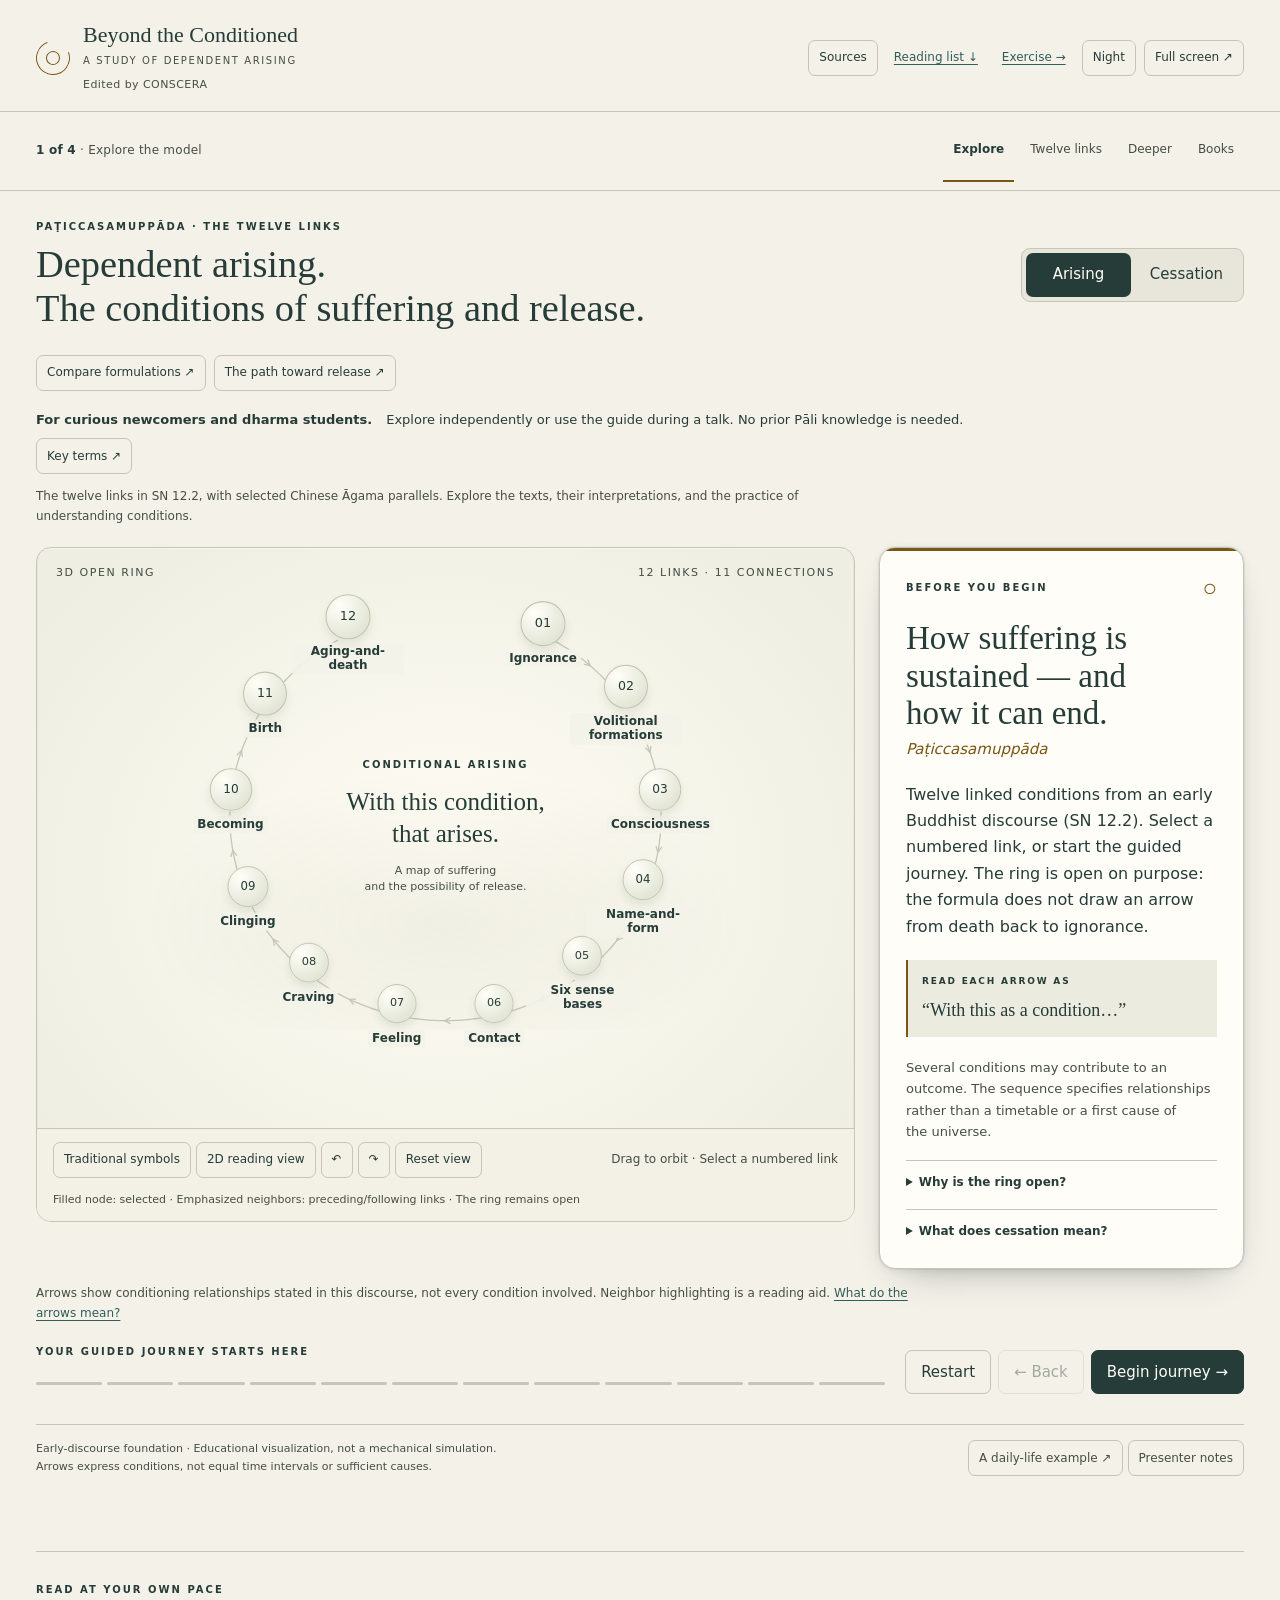
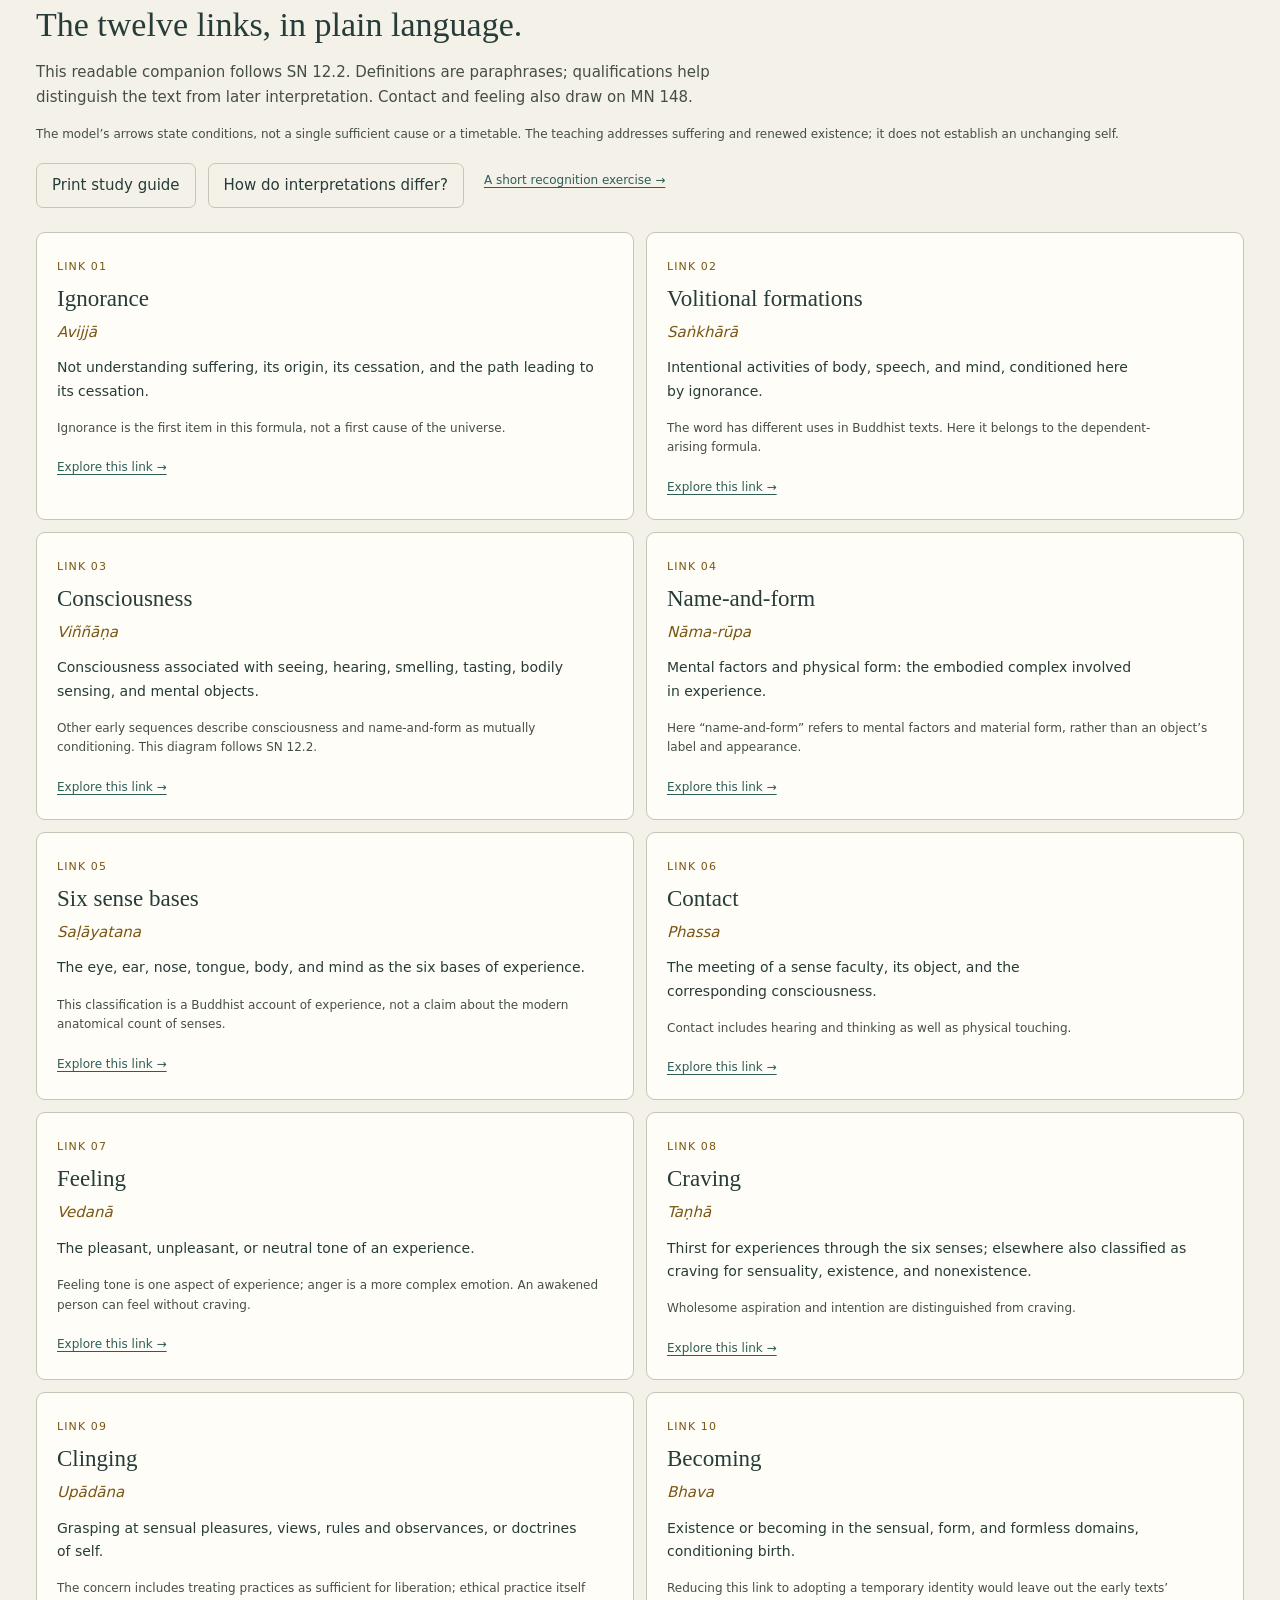
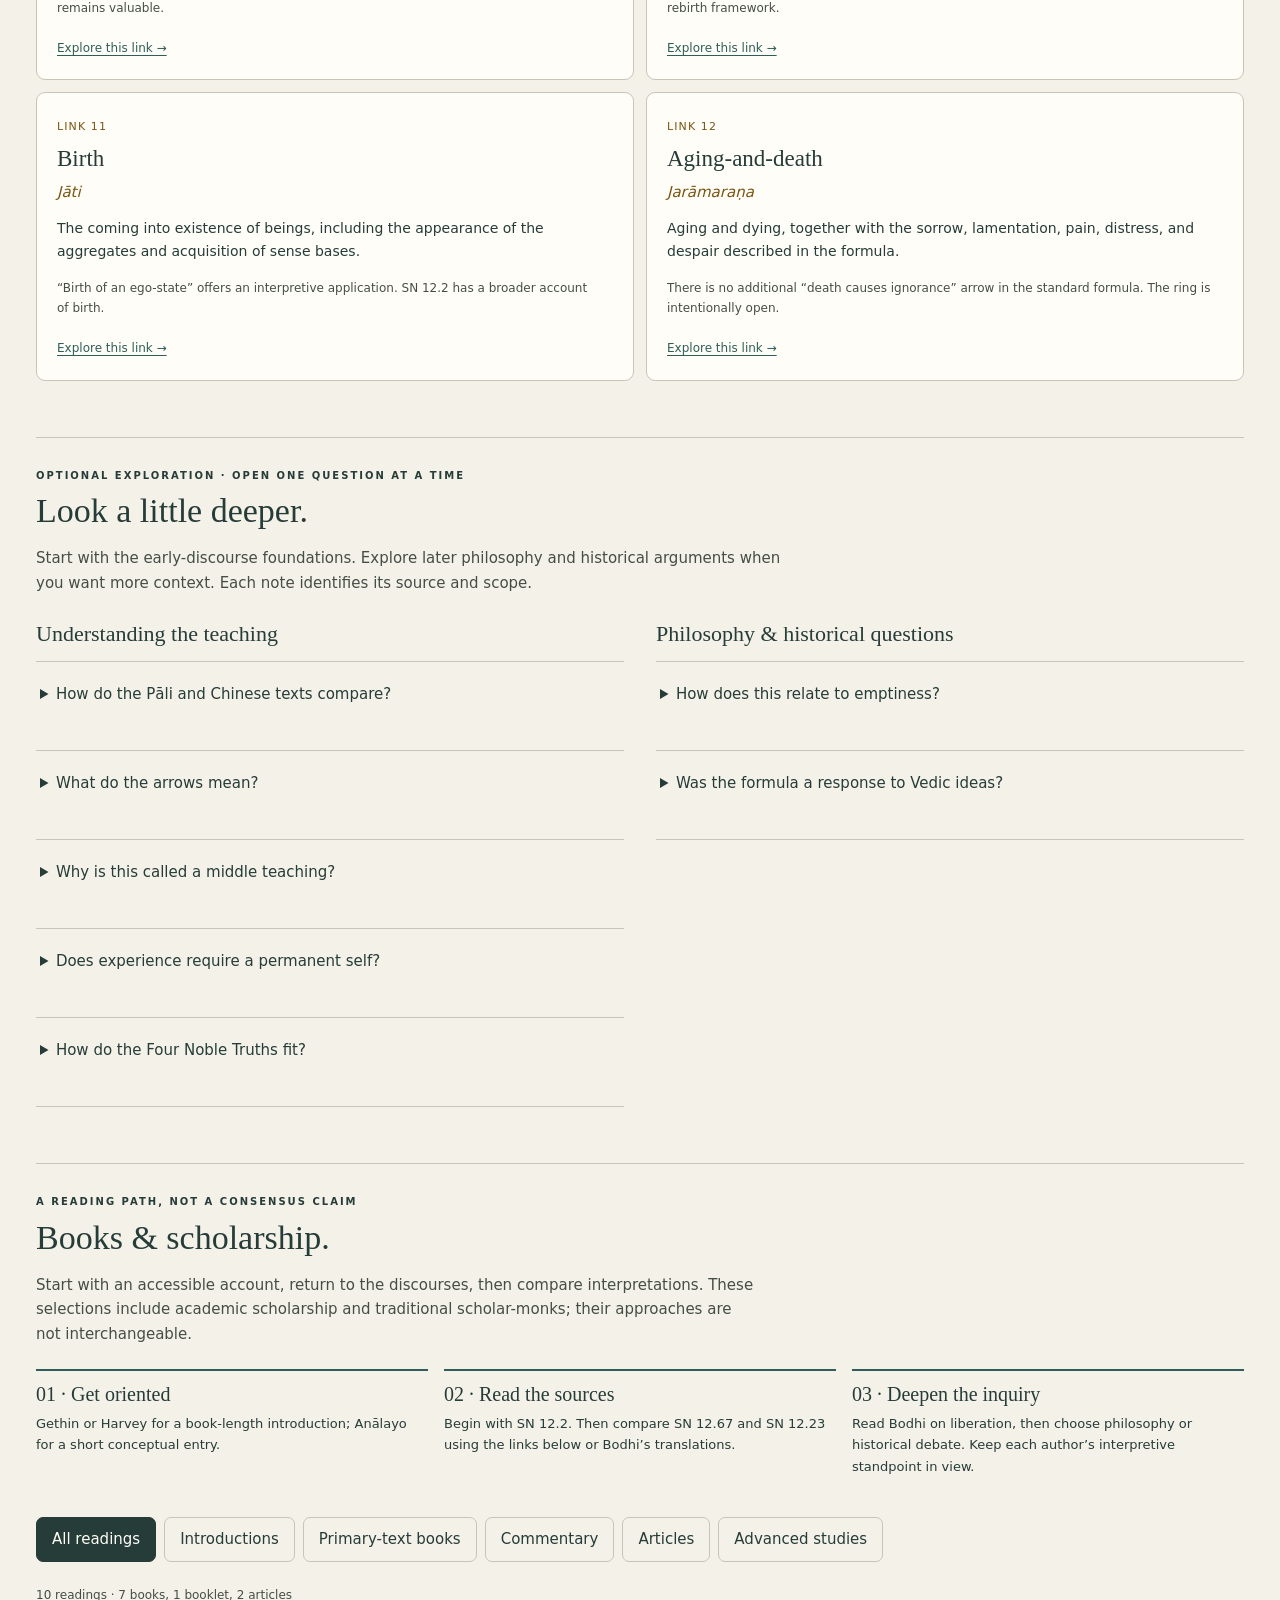
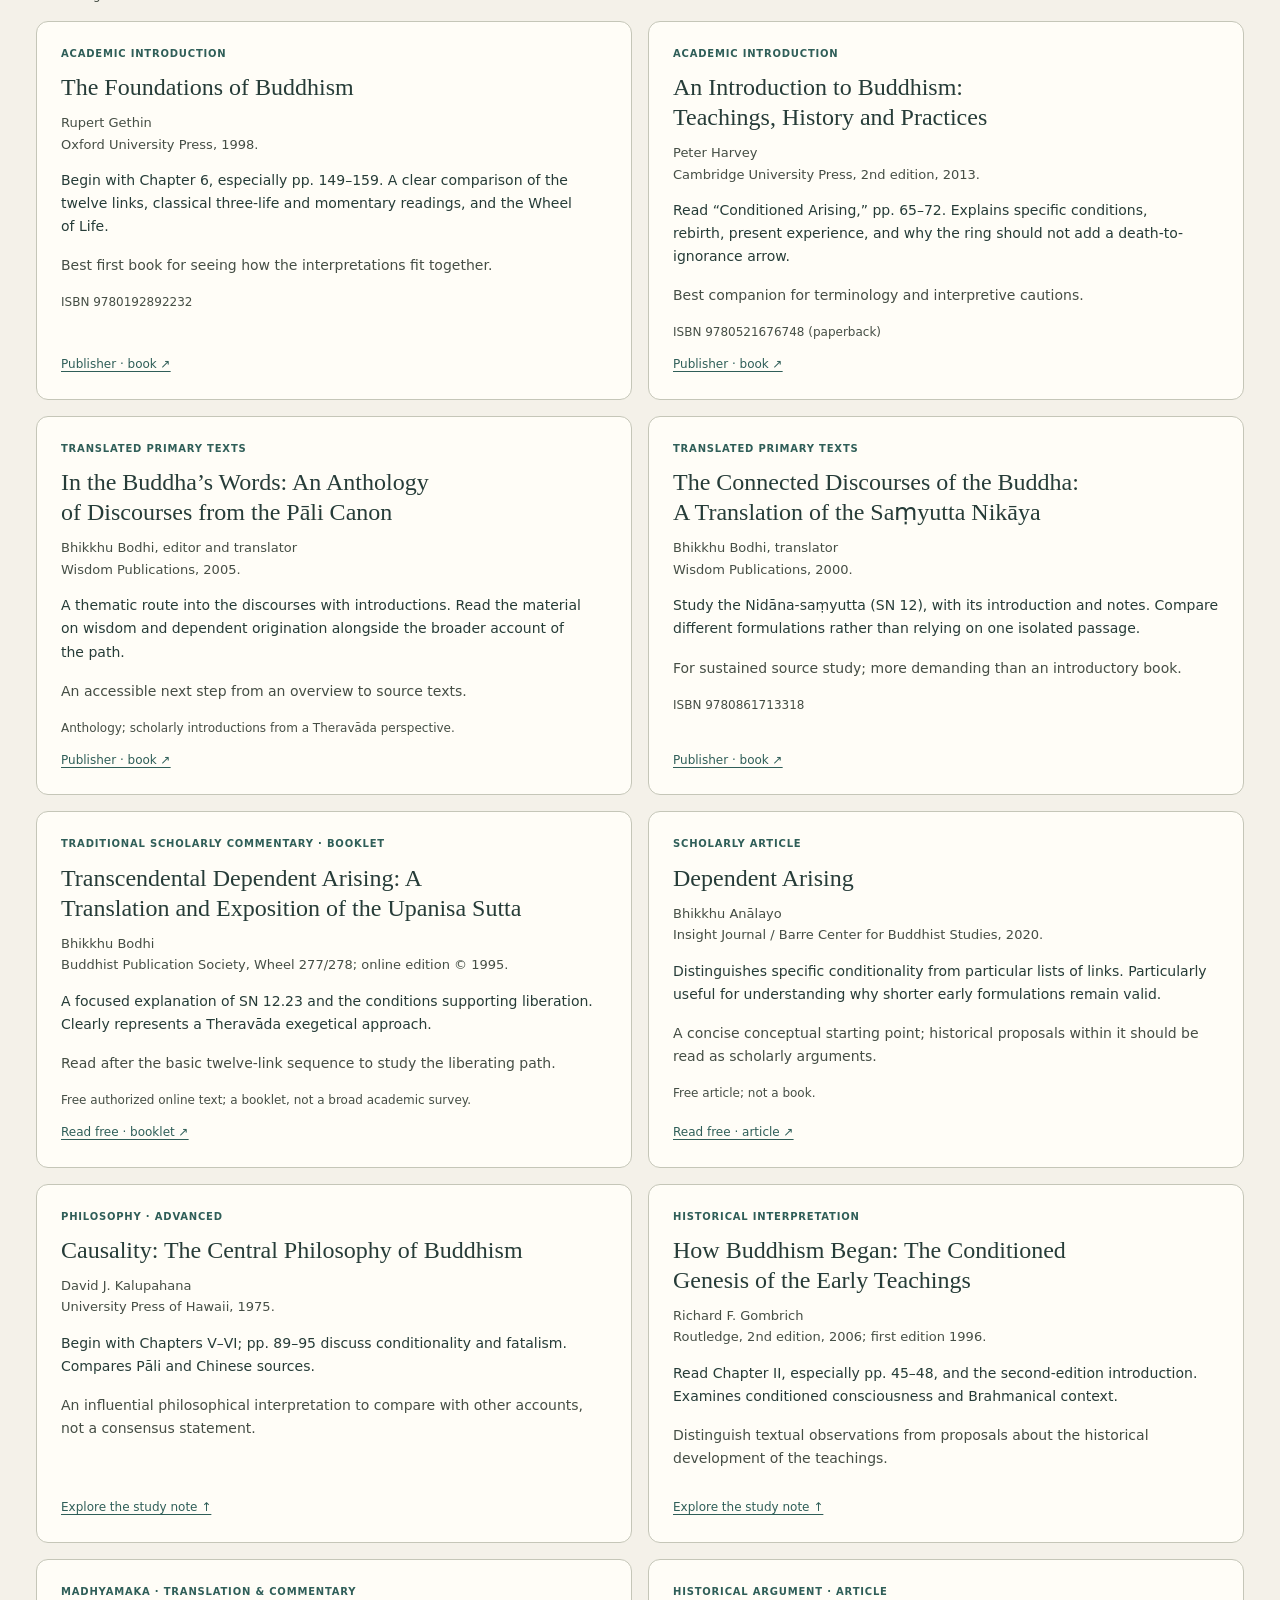
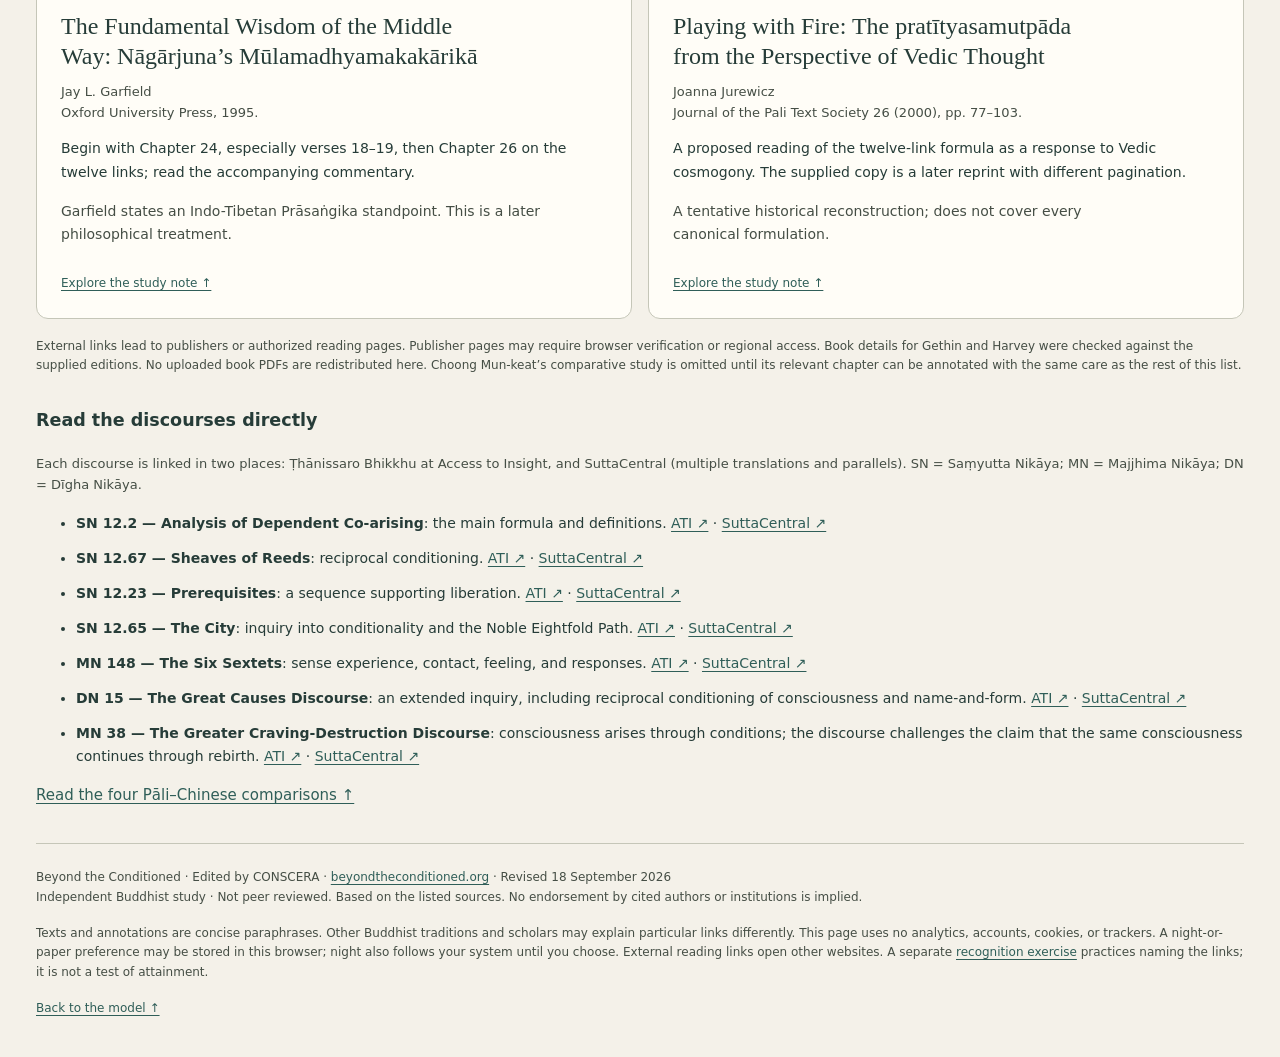
==== commit 0a9fb835: "Add a quiet Exercise link in the study header" ====
--- a/docs/index.html
+++ b/docs/index.html
@@ -31,7 +31,7 @@
 </head>
 <body>
 <a class="skip-link" href="#main">Skip to study content</a>
-<header><div class="brand"><div class="emblem" aria-hidden="true"></div><div><div class="brand-name">Beyond the Conditioned</div><small>A STUDY OF DEPENDENT ARISING</small><div class="byline">Edited by CONSCERA</div></div></div><nav class="header-actions" aria-label="Presentation tools"><button class="small" id="sources">Sources</button><a class="header-reading" href="#further-reading">Reading list ↓</a><button class="small" id="theme-toggle" type="button" aria-pressed="false" title="Paper is the default study palette. Switch to a night palette for low light.">Night</button><button class="small fullscreen" id="fullscreen">Full screen ↗</button></nav></header>
+<header><div class="brand"><div class="emblem" aria-hidden="true"></div><div><div class="brand-name">Beyond the Conditioned</div><small>A STUDY OF DEPENDENT ARISING</small><div class="byline">Edited by CONSCERA</div></div></div><nav class="header-actions" aria-label="Study"><button class="small" id="sources">Sources</button><a class="header-reading" href="#further-reading">Reading list ↓</a><a class="header-reading" href="/practice/">Exercise →</a><button class="small" id="theme-toggle" type="button" aria-pressed="false" title="Paper is the default study palette. Switch to a night palette for low light.">Night</button><button class="small fullscreen" id="fullscreen">Full screen ↗</button></nav></header>
 <nav class="toc-progress" id="toc-progress" aria-label="Place in this page">
 <p class="toc-copy"><strong id="toc-index">1 of 4</strong><span aria-hidden="true"> · </span><span id="toc-name">Explore the model</span></p>
 <ol class="toc-dots">
--- a/styles.css
+++ b/styles.css
@@ -0,0 +1,333 @@
+}
+
+*{box-sizing:border-box}body{margin:0;background:var(--paper);color:var(--ink)}button,a,input{touch-action:manipulation}button{font:inherit;color:inherit;cursor:pointer;background:none;border:1px solid var(--line);border-radius:7px;padding:9px 15px;min-height:44px}button:focus-visible,a:focus-visible,input:focus-visible{outline:3px solid var(--sage);outline-offset:4px}button:disabled{opacity:.4;cursor:default}button.primary,button[aria-pressed=true]{background:var(--ink);color:var(--white);border-color:var(--ink)}button.small{font-size:12px;padding:7px 10px;min-height:36px}a{color:var(--sage);text-underline-offset:3px}header{padding:22px 36px 17px;border-bottom:1px solid var(--line);display:flex;justify-content:space-between;gap:20px;align-items:center}.brand{display:flex;align-items:center;gap:13px}.emblem{width:32px;height:32px;border:1px solid var(--gold);border-radius:50%;border-top-color:transparent;transform:rotate(25deg);position:relative}.emblem:after{content:"";position:absolute;inset:9px;border:1px solid var(--gold);border-radius:50%}.eyebrow{font-size:10px;letter-spacing:.2em;text-transform:uppercase;font-weight:650}.brand-name{font:20px Georgia,serif;line-height:1.15}.brand small{font-size:10px;letter-spacing:.16em;color:var(--muted)}.header-actions{display:flex;gap:8px;align-items:center}.workspace{max-width:1600px;margin:auto;padding:28px 36px}.introline{display:flex;justify-content:space-between;align-items:end;gap:20px;margin-bottom:25px}h1{font:clamp(28px,3vw,43px)/1.15 Georgia,serif;font-weight:400;margin:6px 0 0}p{margin:0 0 16px}.segmented{display:flex;border:1px solid var(--line);border-radius:9px;padding:4px;gap:3px;background:var(--segment-bg)}.segmented button{border:0;min-width:105px}.layout{display:grid;grid-template-columns:minmax(0,1fr) 365px;gap:24px;align-items:start}.visual{position:relative;border:1px solid var(--line);border-radius:15px;background:radial-gradient(ellipse at 50% 48%,var(--scene-inner) 0%,var(--scene-outer) 85%);overflow:hidden}.scene{height:580px;position:relative;touch-action:pan-y}.scene canvas{position:absolute;inset:0;width:100%;height:100%;pointer-events:none}.node-layer{position:absolute;inset:0}.node{position:absolute;transform:translate(-50%,-50%);display:flex;flex-direction:column;gap:5px;align-items:center;padding:0;border:0;min-height:0;width:112px;background:none!important;line-height:1.15;z-index:2}.node .orb{width:38px;height:38px;display:grid;place-items:center;border:1px solid #bfc4af;border-radius:50%;background:radial-gradient(circle at 30% 25%,#fffef8,#d9deca);box-shadow:0 5px 9px #34443818;color:var(--ink);font-size:12px;transition:background .3s,box-shadow .3s}.node .label{font-size:12px;font-weight:550;background:#f5f3e9e8;padding:2px 4px;border-radius:3px;max-width:112px;color:var(--ink)}.node[aria-pressed=true] .orb{background:radial-gradient(circle at 30% 25%,#d1ab5b,#8c641e);color:#fffdf7;border-color:#997023;box-shadow:0 0 0 6px #b58a3520,0 5px 14px #6d552c35}.ceased .node[aria-pressed=true] .orb{background:radial-gradient(circle at 30% 25%,#71a199,#245b53);border-color:var(--sage)}.node.past .orb{background:#e4d7b5;border-color:#ae985d}.ceased .node.past .orb{background:#eef1e8;border-style:dashed;border-color:#8b9e94}.center-copy{position:absolute;left:50%;top:48%;transform:translate(-50%,-50%);width:205px;pointer-events:none;text-align:center}.center-copy .center-title{font:25px/1.3 Georgia,serif;margin:12px 0}.center-copy .center-sub{font-size:11px;color:var(--muted);line-height:1.5}.viewbar{padding:13px 16px;border-top:1px solid var(--line);display:flex;justify-content:space-between;align-items:center;gap:8px;flex-wrap:wrap;background:var(--bar)}.viewtools{display:flex;gap:5px;align-items:center}.hint{font-size:11px;color:var(--muted)}.scene-top{position:absolute;left:19px;right:19px;top:16px;display:flex;justify-content:space-between;pointer-events:none;z-index:3}.scene-top span{font-size:10px;text-transform:uppercase;letter-spacing:.14em;color:var(--muted)}.panel{background:var(--white);border:1px solid var(--line);border-radius:15px;overflow:hidden}.panel-inner{padding:26px}.panel-top{display:flex;align-items:center;justify-content:space-between}.counter{font:24px Georgia,serif;color:var(--gold)}h2{font:33px/1.14 Georgia,serif;font-weight:400;margin:18px 0 4px}.pali{color:var(--gold);font-style:italic;margin-bottom:20px}.definition{font-size:16px;line-height:1.65;min-height:80px}.relation{background:var(--wash);border-left:2px solid var(--accent);padding:14px;margin:20px 0}.relation .eyebrow{font-size:9px;margin-bottom:8px}.relation p{font:18px/1.45 Georgia,serif;margin:0}.note{font-size:13px;color:var(--muted)}.source-link{font-size:11px}.panel details{border-top:1px solid var(--line);padding-top:12px;margin-top:17px;font-size:13px}.panel summary{cursor:pointer;font-size:12px;font-weight:600}.panel details p{margin:12px 0 0}.journeybar{margin-top:20px;display:grid;grid-template-columns:1fr auto;gap:20px;align-items:center}.steps{display:flex;gap:5px;margin-top:8px}.steps button{height:6px;min-height:16px;border:0;padding:5px 0;border-radius:0;flex:1;position:relative;background:none!important}.steps button:after{content:"";position:absolute;left:0;right:0;top:6px;height:3px;background:var(--line);border-radius:2px}.steps button.done:after{background:var(--accent)}.journey-actions{display:flex;gap:7px}.bottom{display:flex;justify-content:space-between;gap:18px;align-items:center;margin-top:24px;border-top:1px solid var(--line);padding-top:15px;font-size:11px;color:var(--muted)}.bottom button{white-space:nowrap}.reading{display:none;padding:58px 18px 24px;grid-template-columns:repeat(3,minmax(0,1fr));gap:10px}.reading button{text-align:left;background:var(--card-soft);min-height:75px;font-size:13px}.reading button span{display:block;font-size:11px;margin-bottom:4px}.reading button[aria-pressed=true]{background:var(--ink)}.readmode .scene{height:auto;min-height:450px}.readmode canvas,.readmode .node-layer,.readmode .center-copy{display:none}.readmode .reading{display:grid}.readmode .orbit-control{display:none}.toast{font-size:12px;color:var(--sage);min-height:18px}.sr-only{position:absolute;width:1px;height:1px;margin:-1px;overflow:hidden;clip:rect(0,0,0,0)}dialog{border:1px solid var(--line);border-radius:17px;padding:0;background:var(--white);color:var(--ink);width:min(720px,calc(100% - 28px));max-height:88vh;box-shadow:0 20px 100px #20372c35}dialog::backdrop{background:#18332e66;backdrop-filter:blur(5px)}.modalhead{padding:20px 26px;border-bottom:1px solid var(--line);display:flex;justify-content:space-between;align-items:center;gap:15px}.modalhead h2{font-size:25px;margin:0}.modalbody{padding:25px 30px}dialog h3{font:23px Georgia,serif;margin:10px 0 15px}dialog li{margin-bottom:13px}dialog p{font-size:14px}dialog .eyebrow{margin-bottom:12px}.example-track{display:flex;flex-wrap:wrap;gap:8px;margin:22px 0}.example-track span{padding:9px 12px;background:var(--wash);border-radius:7px;font-size:12px}.example-track .active{background:var(--goldwash)}.example-options{display:flex;gap:10px;flex-wrap:wrap}.example-result{padding:20px;border-left:2px solid var(--sage);background:var(--sage-wash);margin-top:20px;min-height:140px}.comparison{display:grid;grid-template-columns:1fr 1fr;gap:16px;margin:20px 0}.comparison section{background:var(--wash);border-radius:10px;padding:18px}.comparison h3{font-size:21px}.noscript{padding:30px}body.ceased{--accent:var(--sage)}@media(min-width:1450px){.scene{height:660px}.layout{grid-template-columns:minmax(0,1fr) 400px}}@media(max-width:1050px){header{padding:18px 22px}.workspace{padding:24px 22px}.layout{grid-template-columns:minmax(0,1fr) 325px;gap:16px}.panel-inner{padding:22px}.node{width:88px}.node .label{font-size:11px;max-width:88px}.scene{height:560px}.center-copy{width:155px}.center-copy .center-title{font-size:21px}}@media(max-width:820px){.layout{grid-template-columns:1fr}.scene{height:540px}.panel-inner{padding:24px}.definition{min-height:0}.panel details{margin-top:12px}.introline{align-items:start}.introline h1{font-size:32px}.segmented button{min-width:80px;padding:8px 12px}.node{width:100px}.center-copy{width:185px}.center-copy .center-title{font-size:24px}}@media(max-width:480px){header{padding:16px}.brand-name{font-size:18px}.header-actions .fullscreen{display:none}.brand small{font-size:8px}.workspace{padding:22px 14px}.introline{flex-direction:column;gap:18px}.introline h1{font-size:32px}.segmented{width:100%}.segmented button{flex:1}.scene{height:500px}.node{width:78px}.node .label{font-size:10px;max-width:78px}.node .orb{width:32px;height:32px}.center-copy{width:134px}.center-copy .center-title{font-size:20px}.center-copy .center-sub,.center-copy .eyebrow{display:none}.center-copy{width:115px}.center-copy .center-title{font-size:19px}.scene-top span{font-size:8px}.viewbar{padding:12px;gap:12px}.journeybar{grid-template-columns:1fr}.journey-actions{justify-content:space-between}.journey-actions button{flex:1}.bottom{align-items:start;flex-direction:column}.reading{grid-template-columns:repeat(2,minmax(0,1fr))}.comparison{grid-template-columns:1fr}.modalbody{padding:20px}.modalhead{padding:17px}.modalhead h2{font-size:22px}}@media(prefers-reduced-motion:reduce){*{transition:none!important;scroll-behavior:auto!important}}@media print{header,.viewbar,.journeybar,.bottom,.segmented,.toc-progress,#theme-toggle{display:none}.layout{display:block}.visual{display:none}.panel{border:0}.workspace{padding:0}}
+
+/* Publication edition: readable sources, accessible controls, and study navigation. */
+.skip-link{position:fixed;top:-100px;left:15px;padding:12px;background:var(--white);z-index:1000}.skip-link:focus{top:10px}.header-reading{font-size:12px;padding:8px;white-space:nowrap}.section-nav{display:flex;flex-wrap:wrap;align-items:center;gap:12px 24px;margin:0 0 14px}.section-nav a{font-size:13px;text-decoration:none;border-bottom:1px solid var(--line);padding:6px 0}.scope-line{font-size:12px;color:var(--muted);max-width:900px;margin-bottom:20px}.cessation-banner{border-left:3px solid var(--sage);padding:13px 17px;background:var(--sage-wash);font-size:13px;margin-bottom:20px}.cessation-banner[hidden]{display:none}.scene-top span{font-size:11px}.node .label{font-size:12px}.node .orb{min-width:40px;min-height:40px}.hint{font-size:12px}.panel .distinction{border-left:2px solid var(--line);padding-left:12px;margin:15px 0;font-size:13px;color:var(--muted)}.panel .distinction strong{display:block;color:var(--ink);font-size:11px;letter-spacing:.06em;margin-bottom:5px}.panel .definition-label{font-size:10px;text-transform:uppercase;letter-spacing:.12em;color:var(--muted);margin-bottom:7px}.panel-tools{display:flex;gap:8px;margin-top:15px;flex-wrap:wrap}.steps button{min-height:32px}.steps button:after{top:14px}.viewtools{flex-wrap:wrap}.section-block{margin-top:56px;padding-top:30px;border-top:1px solid var(--line);scroll-margin-top:64px}.section-block h2{font-size:34px;margin:8px 0 15px}.section-lead{color:var(--muted);max-width:760px;font-size:15px}.reading-route{display:grid;grid-template-columns:repeat(3,minmax(0,1fr));gap:16px;margin:22px 0}.reading-route div{border-top:2px solid var(--sage);padding-top:12px}.reading-route strong{display:block;font:20px Georgia,serif;margin-bottom:7px}.reading-route p{font-size:13px}.book-grid{display:grid;grid-template-columns:repeat(2,minmax(0,1fr));gap:16px}.book{padding:24px;border:1px solid var(--line);border-radius:12px;background:var(--white);display:flex;flex-direction:column}.book h3{font:24px/1.25 Georgia,serif;margin:10px 0}.book .bib{font-size:13px;color:var(--muted);margin-bottom:14px}.book p{font-size:14px}.book .access{font-size:12px;margin-top:auto;padding-top:12px}.book .tag{font-size:10px;font-weight:650;letter-spacing:.08em;color:var(--sage);text-transform:uppercase}.book-filter{display:flex;gap:8px;flex-wrap:wrap;margin:24px 0}.book[hidden]{display:none}.reading-count{font-size:12px;color:var(--muted);margin-bottom:15px}.book .locate{font-size:12px;color:var(--muted)}.text-guide{display:grid;grid-template-columns:repeat(2,minmax(0,1fr));gap:12px;margin:24px 0}.text-guide article{padding:20px;background:var(--white);border:1px solid var(--line);border-radius:9px}.text-guide h3{font:23px Georgia,serif;margin:8px 0}.text-guide p{font-size:14px}.text-guide .pali{margin-bottom:12px}.text-guide .guide-number{font-size:11px;color:var(--gold);letter-spacing:.1em}.text-guide .distinction{font-size:12px;color:var(--muted)}.text-guide a{font-size:12px}.guide-actions{display:flex;gap:12px;margin-top:18px;flex-wrap:wrap}.source-register{margin:30px 0}.source-register li{margin-bottom:12px;font-size:14px}.site-footer{font-size:12px;color:var(--muted);border-top:1px solid var(--line);padding:24px 0 10px;margin-top:35px}.path-list{padding-left:22px}.path-list li{font-size:14px;margin-bottom:9px}.path-group{border-left:2px solid var(--sage);padding:13px 16px;background:var(--sage-wash);margin:14px 0}.path-group strong{display:block}.legend{font-size:11px;color:var(--muted);padding:0 16px 12px;background:var(--bar)}.meta-scope{font-size:12px;color:var(--muted)}.panel .counter small{font:12px system-ui;color:var(--muted)}
+@media(max-width:1050px){.node .label{font-size:11px}.scene-top span{font-size:10px}}
+@media(max-width:820px){.journeybar{position:sticky;bottom:0;background:var(--paper);border-top:1px solid var(--line);padding:12px 0;z-index:300;box-shadow:0 -7px 18px #263c380a}.section-nav{gap:12px 18px}.scope-line{font-size:12px}.journeybar .steps{display:none}.journeybar{grid-template-columns:1fr}.journey-actions button{flex:1}.journeybar #progress-label{font-size:10px}.header-actions{flex-wrap:wrap;justify-content:end}}
+@media(max-width:480px){header{align-items:start;gap:8px}.header-actions{max-width:none;gap:6px}.header-reading{font-size:11px;padding:4px}.scene{height:540px}.node .label{font-size:11px}.node{width:88px}.node .orb{min-width:36px;min-height:36px}.center-copy{width:104px}.center-copy .center-title{font-size:18px}.scene-top span{font-size:9px}.center-copy .eyebrow,.center-copy .center-sub{display:none}.reading-route,.book-grid,.text-guide{grid-template-columns:1fr}.book{padding:20px}.section-block{margin-top:36px}.section-block h2{font-size:29px}.journeybar{gap:7px}.journey-actions button{font-size:12px;padding:9px 8px;min-height:44px}.bottom .viewtools{width:100%}.bottom button{white-space:normal}.header-actions button.small{min-height:36px}}
+@media(prefers-reduced-motion:reduce){html{scroll-behavior:auto}}
+@media print{.introline,.section-nav,.study-tools,.scope-line,.cessation-banner,.layout,.toast,.site-footer button,.book-filter,.guide-actions,.skip-link,.text-guide a{display:none!important}.section-block{margin-top:20px}.book-grid,.text-guide{display:block}.book,.text-guide article{break-inside:avoid;margin:12px 0}.book[hidden]{display:block!important}.section-block{border:0}a{color:#222}.section-block p{font-size:11pt}.book:after{content:attr(data-print-url);font-size:9pt;overflow-wrap:anywhere}}
+
+
+.audience{display:flex;gap:8px 14px;align-items:center;flex-wrap:wrap;font-size:13px;max-width:1000px;margin:0 0 13px}.audience strong{font-weight:600}.node.distant .orb{box-shadow:none;filter:saturate(.2);opacity:.5}.node.distant .label{font-weight:400;color:#606b5c}.node.near .orb{border:2px solid var(--accent);box-shadow:0 0 0 4px #a68f4420}.neighbors{display:grid;grid-template-columns:1fr 1fr;gap:12px;margin:0 0 21px;padding:12px 0;border-top:1px solid var(--line);border-bottom:1px solid var(--line)}.neighbors span{font-size:10px;color:var(--muted)}.neighbors strong{display:block;font-size:12px;color:var(--ink);margin-top:4px}.reading button.near{border:2px solid var(--accent)}.term-help{margin-bottom:14px}.layer-nav{display:flex;flex-wrap:wrap;gap:6px;margin:18px 0}.layer-content{background:var(--wash);border-left:3px solid var(--sage);padding:20px;min-height:220px}.layer-content h3{margin:0 0 15px}.layer-content p:last-child{margin-bottom:0}.step-pills{display:grid;grid-template-columns:repeat(6,1fr);gap:7px;margin:17px 0}.step-pills button{padding:8px;min-width:0;font-size:13px}.path-controls{display:flex;justify-content:space-between;gap:10px;margin-top:18px}.modal-status{font-size:12px;color:var(--sage)}.glossary-list dt{font-weight:600;margin:17px 0 4px}.glossary-list dd{margin:0;font-size:14px;color:var(--muted)}.compare-table{width:100%;border-collapse:collapse;font-size:13px;margin:20px 0}.compare-table th,.compare-table td{padding:12px 9px;text-align:left;border-bottom:1px solid var(--line);vertical-align:top}.reciprocal{display:flex;align-items:center;gap:14px;justify-content:center;padding:25px 10px;background:var(--sage-wash);border-radius:9px;margin:18px 0;font:20px Georgia,serif}.reciprocal span{text-align:center}.symbol-grid{display:grid;grid-template-columns:1fr 1fr;gap:10px}.symbol-grid div{padding:14px;background:var(--wash);border-radius:8px;font-size:13px}.symbol-grid strong{display:block}.scenario-select{width:100%;font:inherit;padding:12px;margin:0 0 18px;border:1px solid var(--line);background:var(--white);color:var(--ink);border-radius:7px}.review-note{font-size:12px;color:var(--muted);margin-top:17px}.modalhead{position:sticky;top:0;background:var(--white);z-index:2}.modalbody{overflow-wrap:anywhere}@media(max-width:480px){.step-pills{grid-template-columns:repeat(6,1fr)}.step-pills button{padding:5px}.symbol-grid{grid-template-columns:1fr}.reciprocal{font-size:17px;gap:8px}.compare-table{font-size:12px}.compare-table th,.compare-table td{padding:9px 5px}}@media print{.audience,.term-help{display:none}}
+
+.book{min-width:0;overflow-wrap:anywhere}.study-group{min-width:0}.study-body{overflow-wrap:anywhere}.study-layout{display:grid;grid-template-columns:1fr 1fr;gap:32px;margin-top:26px}.study-group>h3{font:22px Georgia,serif;margin:0 0 14px}.study-topic{border-top:1px solid var(--line)}.study-topic:last-child{border-bottom:1px solid var(--line)}.study-topic summary{cursor:pointer;padding:20px 4px;font-size:15px;min-height:48px}.study-topic summary:focus-visible{outline:3px solid var(--sage);outline-offset:2px}.study-topic[open] summary{color:var(--sage);font-weight:600}.study-body{padding:0 4px 22px;font-size:14px;max-width:68ch}.study-body .eyebrow{color:var(--gold);margin-bottom:12px}.study-body .review-note{border-top:1px solid var(--line);padding-top:12px}.study-body h4{font:19px Georgia,serif;margin:22px 0 12px}.arrow-note{max-width:900px;font-size:12px;color:var(--muted);margin:15px 0 0}.truth-list{margin:18px 0}.truth-list dt{font-weight:600;margin-top:12px}.truth-list dd{margin:2px 0 0;color:var(--muted)}.study-actions{display:flex;gap:8px;flex-wrap:wrap}.study-body a{overflow-wrap:anywhere}@media(max-width:820px){.study-layout{grid-template-columns:1fr;gap:28px}}@media print{.study-layout{display:block}.study-topic .study-body{display:block!important}.study-topic{break-inside:avoid}.study-actions{display:none}}
+.witness{border-top:1px solid var(--line);margin-top:12px}.witness summary{font-size:13px;padding:15px 0}.witness-body{padding:0 3px 16px}.witness-body h4{font:17px Georgia,serif;margin:16px 0 8px}.brand-name{font-size:22px}h1{font-size:clamp(27px,3vw,40px);max-width:850px}.introline{align-items:center}@media(max-width:480px){header{flex-wrap:wrap;gap:12px}.brand-name{font-size:22px}.header-actions{width:100%;display:flex;flex-direction:row;justify-content:space-between;align-items:center}.introline h1{font-size:29px}}@media print{.witness-body{display:block!important}}
+
+/* Tokens, night palette, launch-review surfaces, TOC, and contrast. */
+:root,
+[data-theme="light"]{
+  --paper:#f4f1e9;
+  --ink:#263c38;
+  --muted:#454e45;
+  --line:#c5c6b8;
+  --gold:#7a5614;
+  --gold-bright:#94691d;
+  --goldwash:#e9dfc5;
+  --sage:#2f5e58;
+  --white:#fffdf7;
+  --accent:var(--gold);
+  --btn-hover:#e5e2d6;
+  --segment-bg:#e8e6db;
+  --scene-inner:#fffdf4;
+  --scene-outer:#eeeee2;
+  --bar:#f3f0e6;
+  --wash:#ecebe0;
+  --sage-wash:#dde8e2;
+  --card-soft:#f7f5eb;
+  --panel-shadow:0 0 0 1px #263c3812,0 18px 40px -24px #1c302878,0 2px 8px #263c3814;
+  --visual-shadow:inset 0 1px 0 #ffffffa6,inset 0 0 0 1px #263c380c;
+  --theme-color:#f4f1e9;
+  color-scheme:light;
+  font:15px/1.65 system-ui,-apple-system,BlinkMacSystemFont,"Segoe UI",sans-serif;
+  -webkit-font-smoothing:antialiased;
+  -moz-osx-font-smoothing:grayscale;
+}
+[data-theme="dark"]{
+  --paper:#121916;
+  --ink:#e8e3d4;
+  --muted:#c9c3b0;
+  --line:#33423c;
+  --gold:#e0c07a;
+  --gold-bright:#d4b06a;
+  --goldwash:#3a3220;
+  --sage:#8fc4ba;
+  --white:#1b2521;
+  --accent:var(--gold);
+  --btn-hover:#24302c;
+  --segment-bg:#1a2320;
+  --scene-inner:#1c2622;
+  --scene-outer:#151c19;
+  --bar:#18211e;
+  --wash:#1e2925;
+  --sage-wash:#1c2c28;
+  --card-soft:#1a2320;
+  --panel-shadow:0 0 0 1px #e8e3d418,0 18px 40px -20px #00000088;
+  --visual-shadow:inset 0 1px 0 #ffffff0d,inset 0 0 0 1px #00000040;
+  --theme-color:#121916;
+  color-scheme:dark;
+}
+html{scroll-behavior:smooth;scroll-padding-top:64px;background:var(--paper);color:var(--ink);touch-action:manipulation}
+body{margin:0;background:var(--paper);color:var(--ink);text-wrap:pretty}
+h1,h2,h3,h4{text-wrap:balance}
+@media (hover: hover) and (pointer: fine){
+  button:hover{background:var(--btn-hover)}
+}
+button{-webkit-tap-highlight-color:transparent}
+.introline{position:relative;z-index:2}
+.segmented{background:var(--segment-bg);touch-action:manipulation;-webkit-tap-highlight-color:transparent;position:relative;z-index:2}
+.visual{
+  background:radial-gradient(ellipse at 50% 48%,var(--scene-inner) 0%,var(--scene-outer) 85%);
+  box-shadow:var(--visual-shadow);
+}
+.viewbar,.legend{background:var(--bar)}
+.relation,.comparison section,.layer-content,.example-track span,.reading button{background:var(--wash)}
+.cessation-banner,.example-result,.path-group,.reciprocal{background:var(--sage-wash)}
+.book,.text-guide article,.panel,.skip-link,dialog{background:var(--white)}
+.reading button{background:var(--card-soft)}
+.pali,.counter,.guide-number,.text-guide .guide-number{color:var(--gold)}
+.center-sub,.hint,.scene-top span,.note,.book .bib,.reading-count,.book .locate,.text-guide .distinction,.site-footer,.legend,.meta-scope,.scope-line,.section-lead,.arrow-note{color:var(--muted)}
+
+/* Expository panel sits above the exploratory ring. */
+.panel{
+  background:var(--white);
+  border:1px solid var(--line);
+  border-radius:16px;
+  overflow:hidden;
+  box-shadow:var(--panel-shadow);
+}
+.panel::before{
+  content:"";
+  display:block;
+  height:3px;
+  background:var(--accent);
+}
+.panel-inner{padding:24px 26px 26px}
+body.ceased .panel::before{background:var(--sage)}
+
+.toc-progress{
+  position:sticky;
+  top:0;
+  z-index:400;
+  display:flex;
+  justify-content:space-between;
+  align-items:center;
+  gap:16px;
+  padding:8px 36px;
+  background:color-mix(in srgb,var(--paper) 88%,transparent);
+  backdrop-filter:blur(12px);
+  border-bottom:1px solid var(--line);
+  min-height:44px;
+}
+.toc-copy{margin:0;font-size:12px;color:var(--muted);letter-spacing:.02em}
+.toc-copy strong{color:var(--ink);font-weight:650}
+.toc-dots{display:flex;gap:6px;list-style:none;margin:0;padding:0}
+.toc-dots a{
+  display:inline-flex;
+  align-items:center;
+  min-height:44px;
+  padding:8px 10px;
+  font-size:12px;
+  text-decoration:none;
+  color:var(--muted);
+  border-bottom:2px solid transparent;
+}
+.toc-dots a[aria-current="true"]{
+  color:var(--ink);
+  border-bottom-color:var(--accent);
+  font-weight:600;
+}
+.study-crumb{
+  font-size:11px;
+  letter-spacing:.08em;
+  text-transform:uppercase;
+  color:var(--gold);
+  margin:0 0 12px;
+}
+#modal-crumb{margin:0 0 6px;display:block}
+#modal-crumb[hidden]{display:none}
+.modalhead{align-items:flex-start}
+.modalhead h2{font-size:25px;margin:0}
+.node.distant .label{color:var(--muted)}
+[data-theme="dark"] .node .label{background:#1b2521e8;color:var(--ink)}
+[data-theme="dark"] .node .orb{
+  background:radial-gradient(circle at 30% 25%,#2a3833,#1c2824);
+  border-color:#4a5c54;
+  color:var(--ink);
+}
+[data-theme="dark"] .node[aria-pressed=true] .orb{
+  background:radial-gradient(circle at 30% 25%,#d1ab5b,#8c641e);
+  color:#fffdf7;
+  border-color:#c4a05a;
+}
+[data-theme="dark"].ceased .node[aria-pressed=true] .orb,
+[data-theme="dark"] .ceased .node[aria-pressed=true] .orb{
+  background:radial-gradient(circle at 30% 25%,#71a199,#245b53);
+}
+[data-theme="dark"] .node.past .orb{background:#3a3428;border-color:#8a7a4e}
+[data-theme="dark"] button.primary, [data-theme="dark"] button[aria-pressed=true]{
+  background:var(--ink);color:var(--paper);border-color:var(--ink)
+}
+[data-theme="dark"] .reading button[aria-pressed=true]{background:var(--ink);color:var(--paper)}
+.privacy-line{margin-top:10px}
+.byline{
+  margin-top:4px;
+  font-size:11px;
+  letter-spacing:.04em;
+  color:var(--muted);
+}
+.study-tools{
+  display:flex;
+  flex-wrap:wrap;
+  gap:8px;
+  margin:0 0 18px;
+}
+.pali[lang="pi"]{font-style:italic}
+#fullscreen{display:inline-flex}
+@media(max-width:820px){
+  #fullscreen,.header-actions .fullscreen{display:none !important}
+  .toc-progress{padding:8px 22px}
+}
+@media(max-width:480px){
+  .toc-progress{padding:8px 14px;gap:4px 8px;flex-wrap:wrap}
+  .toc-copy{flex:1 1 auto}
+  .toc-dots{width:100%;justify-content:space-between;gap:0}
+  .toc-dots a{
+    font-size:11px;
+    width:auto;
+    height:auto;
+    min-height:44px;
+    padding:8px 4px;
+    border-radius:0;
+    border:0;
+    border-bottom:2px solid transparent;
+    background:transparent;
+    justify-content:center;
+    flex:1;
+  }
+  .toc-dots a[aria-current="true"]{
+    background:transparent;
+    border-bottom-color:var(--accent);
+    color:var(--ink);
+  }
+  header .header-actions{max-width:none}
+  .brand-name{white-space:nowrap;font-size:20px}
+  .brand small{white-space:nowrap;font-size:9px}
+}
+@media print{
+  .toc-progress,#theme-toggle,.skip-link,.journeybar,.viewbar,.segmented,.introline,.section-nav,.study-tools{display:none!important}
+  .panel{box-shadow:none}
+  .panel::before{display:none}
+  .study-crumb{color:#5a4310}
+  details,details[open]{display:block!important;break-inside:avoid}
+  details > summary{display:block!important;font-weight:650;margin:8px 0}
+  .study-body,.witness-body,.study-topic .study-body{display:block!important}
+  .witness,.study-topic,.book,.text-guide article{break-inside:avoid}
+}
+@media(prefers-reduced-motion:reduce){
+  html{scroll-behavior:auto}
+}
+
+/* Recognition exercise — companion page, same study palette. */
+.practice-page{max-width:44rem}
+.practice-kicker{font-size:13px;color:var(--muted);margin:0 0 14px}
+.practice-kicker strong{color:var(--ink)}
+.practice-card h1{font:clamp(28px,4vw,40px)/1.15 Georgia,serif;font-weight:400;margin:8px 0 14px}
+.practice-card h2{font:23px/1.3 Georgia,serif;font-weight:400;margin:18px 0 14px}
+.practice-scene{
+  font-size:18px;
+  line-height:1.5;
+  margin:0 0 8px;
+  padding:18px 20px;
+  background:var(--white);
+  border:1px solid var(--line);
+  border-left:3px solid var(--gold);
+  border-radius:10px;
+}
+.practice-options{display:flex;flex-direction:column;gap:10px;margin:8px 0 16px}
+.practice-opt{
+  display:flex;
+  align-items:flex-start;
+  gap:12px;
+  text-align:left;
+  min-height:52px;
+  padding:12px 14px;
+  background:var(--white);
+}
+.practice-key{
+  flex:0 0 28px;
+  height:28px;
+  display:grid;
+  place-items:center;
+  border:1px solid var(--line);
+  border-radius:50%;
+  font-size:12px;
+  color:var(--muted);
+  margin-top:2px;
+}
+.practice-opt.is-correct{border-color:var(--sage);background:var(--sage-wash)}
+.practice-opt.is-correct .practice-key{border-color:var(--sage);color:var(--sage)}
+.practice-opt.is-miss{border-color:var(--line);opacity:.85}
+.practice-opt.is-idle{opacity:.55}
+.practice-teach{
+  font-size:15px;
+  line-height:1.55;
+  margin:4px 0 16px;
+  padding:14px 16px;
+  border-left:3px solid var(--gold);
+  background:var(--wash);
+}
+.practice-teach.is-ok{border-left-color:var(--sage);background:var(--sage-wash)}
+.practice-note{display:block;margin-top:10px;font-size:13px;color:var(--muted)}
+.practice-progress{
+  height:3px;
+  background:var(--line);
+  border-radius:2px;
+  margin:0 0 18px;
+  overflow:hidden;
+}
+.practice-progress span{
+  display:block;
+  height:100%;
+  background:var(--accent);
+  width:0;
+}
+.practice-misses{padding-left:20px;margin:18px 0}
+.practice-misses li{margin-bottom:16px}
+.practice-misses p{margin:6px 0 0;font-size:14px;color:var(--muted)}
+.intro-lead{font-size:18px;line-height:1.5;margin:12px 0 16px;max-width:38em}
+.start-row{display:flex;flex-wrap:wrap;align-items:center;gap:10px 20px;margin:18px 0 8px}
+button.text-link, a.text-link{
+  border:0;
+  background:none;
+  padding:8px 0;
+  min-height:44px;
+  color:var(--sage);
+  text-decoration:underline;
+  text-underline-offset:3px;
+  font-size:15px;
+}
+a.primary-link, button.primary-link{
+  display:inline-flex;
+  align-items:center;
+  justify-content:center;
+  min-height:44px;
+  padding:12px 20px;
+  background:var(--ink);
+  color:var(--white);
+  border:1px solid var(--ink);
+  border-radius:7px;
+  text-decoration:none;
+  font-size:16px;
+}
+a.primary-link:hover{color:var(--white)}
+@media(hover: hover) and (pointer: fine){
+  button.text-link:hover, a.text-link:hover{background:none;color:var(--ink)}
+}
+@media(max-width:480px){
+  .practice-scene{font-size:16px;padding:14px}
+  .practice-opt{min-height:48px}
+  .start-row .primary, .start-row .primary-link{flex:1 1 auto}
+}
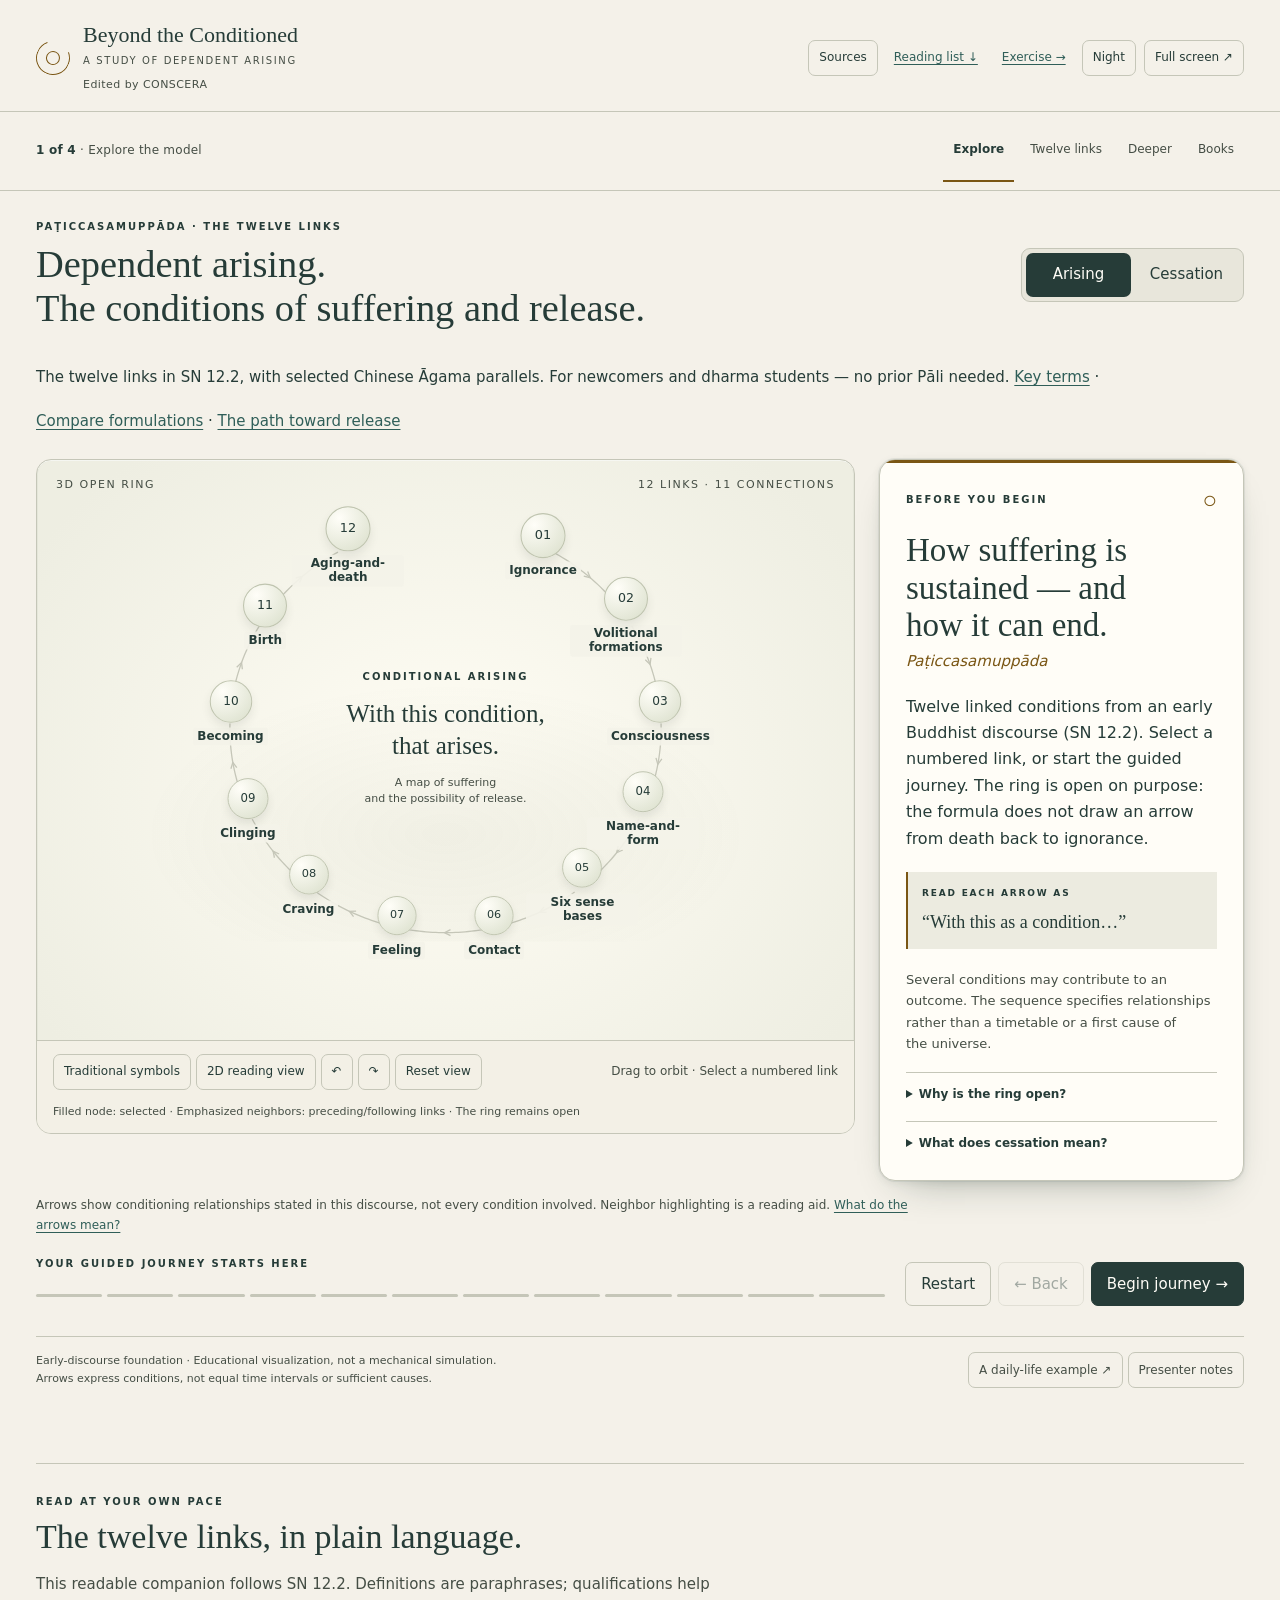
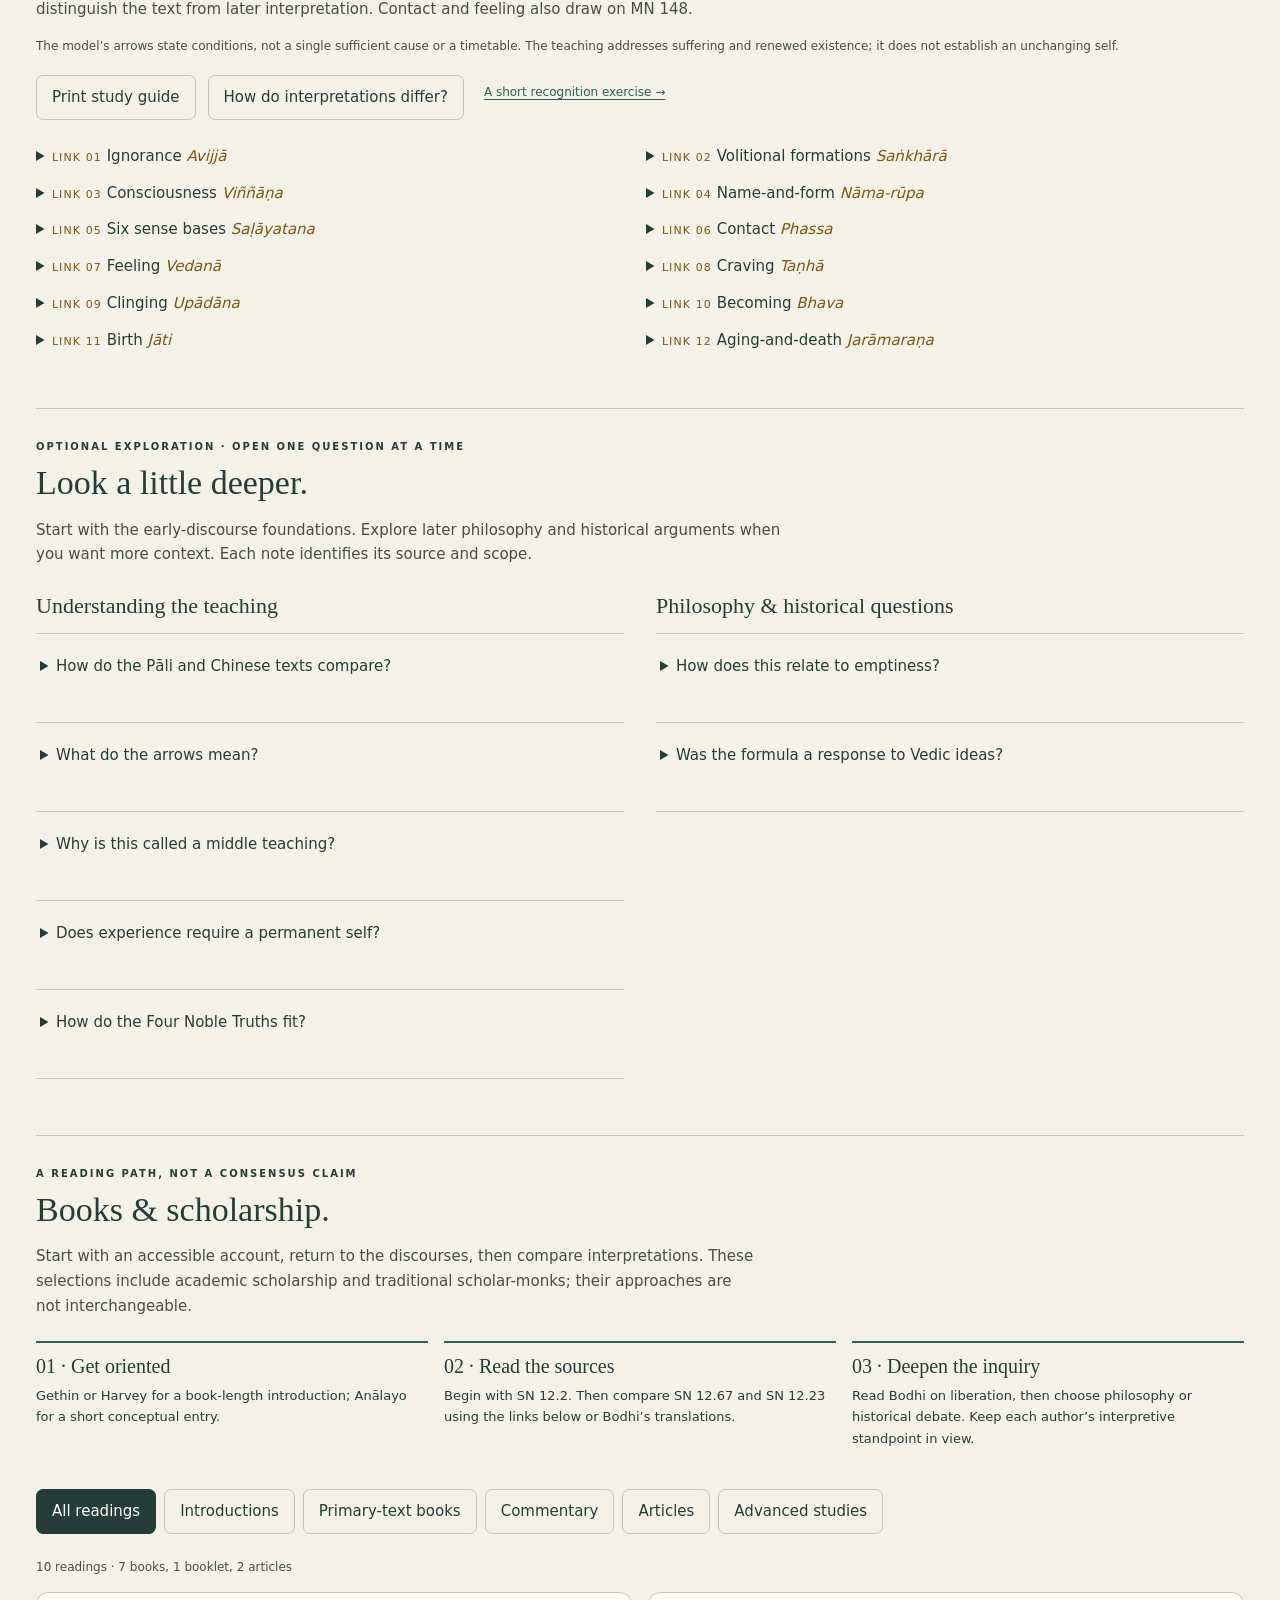
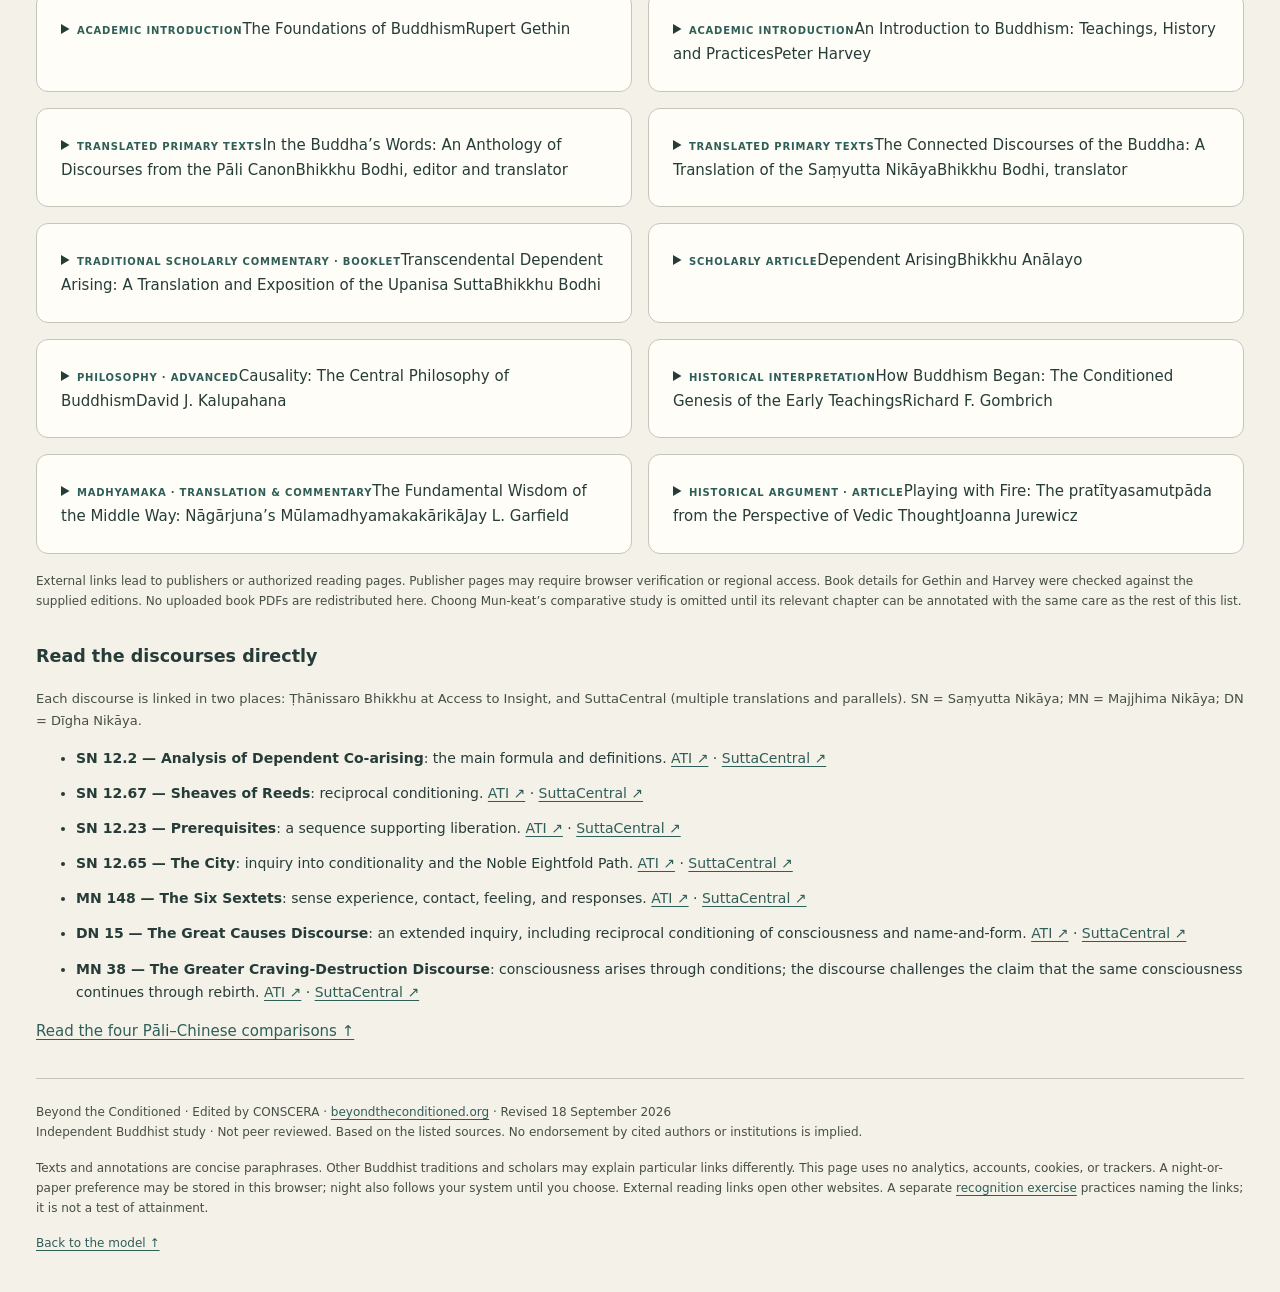
==== commit dd068d64: "Quiet the first screen, guide, and reading list More air before the ring; twelve-link notes and book" ====
--- a/docs/index.html
+++ b/docs/index.html
@@ -43,8 +43,7 @@
 </nav>
 <main class="workspace" id="main" tabindex="-1">
 <div class="introline"><div><div class="eyebrow">Paṭiccasamuppāda · The twelve links</div><h1>Dependent arising.<br>The conditions of suffering and release.</h1></div><div class="segmented" aria-label="View of dependent arising"><button id="arising" aria-pressed="true">Arising</button><button id="cessation" aria-pressed="false">Cessation</button></div></div>
-<div class="study-tools" aria-label="Further study"><button class="small" id="formulations">Compare formulations ↗</button><button class="small" id="path">The path toward release ↗</button></div>
-<p class="audience"><strong>For curious newcomers and dharma students.</strong> Explore independently or use the guide during a talk. No prior Pāli knowledge is needed. <button class="small" id="glossary">Key terms ↗</button></p><p class="scope-line">The twelve links in SN 12.2, with selected Chinese Āgama parallels. Explore the texts, their interpretations, and the practice of understanding conditions.</p>
+<p class="open-lead">The twelve links in SN 12.2, with selected Chinese Āgama parallels. For newcomers and dharma students — no prior Pāli needed. <button type="button" class="text-link" id="glossary">Key terms</button><span aria-hidden="true"> · </span><button type="button" class="text-link" id="formulations">Compare formulations</button><span aria-hidden="true"> · </span><button type="button" class="text-link" id="path">The path toward release</button></p>
 <div class="cessation-banner" id="cessation-banner" hidden><strong>Cessation is not sensory shutdown.</strong> An awakened living person still experiences contact and feeling. This view illustrates the ending of the conditions sustaining suffering and renewed existence.</div>
 <div class="layout" id="explore">
 <section class="visual" id="visual" aria-label="Interactive open ring of twelve links">
@@ -56,7 +55,7 @@
 <p class="arrow-note">Arrows show conditioning relationships stated in this discourse, not every condition involved. Neighbor highlighting is a reading aid. <a href="#study-arrows" data-study="study-arrows">What do the arrows mean?</a></p><div class="journeybar"><div><div class="eyebrow" id="progress-label">Your guided journey starts here</div><div class="steps" id="steps" aria-label="Jump to a link"></div></div><div class="journey-actions"><button id="restart" title="Return to the introduction">Restart</button><button id="back" disabled>← Back</button><button class="primary" id="next">Begin journey →</button></div></div>
 <div class="bottom"><div>Early-discourse foundation · Educational visualization, not a mechanical simulation.<br>Arrows express conditions, not equal time intervals or sufficient causes.</div><div class="viewtools"><button class="small" id="example">A daily-life example ↗</button><button class="small" id="notes">Presenter notes</button></div></div><div class="toast" id="toast" role="status"></div><div class="sr-only" id="announcement" aria-live="polite"></div>
 
-<section class="section-block" id="study-guide" aria-labelledby="guide-title"><div class="eyebrow">Read at your own pace</div><h2 id="guide-title">The twelve links, in plain language.</h2><p class="section-lead">This readable companion follows SN 12.2. Definitions are paraphrases; qualifications help distinguish the text from later interpretation. Contact and feeling also draw on MN 148.</p><p class="meta-scope">The model’s arrows state conditions, not a single sufficient cause or a timetable. The teaching addresses suffering and renewed existence; it does not establish an unchanging self.</p><div class="guide-actions"><button id="print-guide">Print study guide</button><button id="compare-models">How do interpretations differ?</button><a class="header-reading" href="/practice/">A short recognition exercise →</a></div><div class="text-guide"><article id="guide-01"><span class="guide-number">LINK 01</span><h3>Ignorance</h3><div class="pali" lang="pi">Avijjā</div><p>Not understanding suffering, its origin, its cessation, and the path leading to its cessation.</p><p class="distinction">Ignorance is the first item in this formula, not a first cause of the universe.</p><a href="#link-01-arising" data-jump="0">Explore this link →</a></article><article id="guide-02"><span class="guide-number">LINK 02</span><h3>Volitional formations</h3><div class="pali" lang="pi">Saṅkhārā</div><p>Intentional activities of body, speech, and mind, conditioned here by ignorance.</p><p class="distinction">The word has different uses in Buddhist texts. Here it belongs to the dependent-arising formula.</p><a href="#link-02-arising" data-jump="1">Explore this link →</a></article><article id="guide-03"><span class="guide-number">LINK 03</span><h3>Consciousness</h3><div class="pali" lang="pi">Viññāṇa</div><p>Consciousness associated with seeing, hearing, smelling, tasting, bodily sensing, and mental objects.</p><p class="distinction">Other early sequences describe consciousness and name-and-form as mutually conditioning. This diagram follows SN 12.2.</p><a href="#link-03-arising" data-jump="2">Explore this link →</a></article><article id="guide-04"><span class="guide-number">LINK 04</span><h3>Name-and-form</h3><div class="pali" lang="pi">Nāma-rūpa</div><p>Mental factors and physical form: the embodied complex involved in experience.</p><p class="distinction">Here “name-and-form” refers to mental factors and material form, rather than an object’s label and appearance.</p><a href="#link-04-arising" data-jump="3">Explore this link →</a></article><article id="guide-05"><span class="guide-number">LINK 05</span><h3>Six sense bases</h3><div class="pali" lang="pi">Saḷāyatana</div><p>The eye, ear, nose, tongue, body, and mind as the six bases of experience.</p><p class="distinction">This classification is a Buddhist account of experience, not a claim about the modern anatomical count of senses.</p><a href="#link-05-arising" data-jump="4">Explore this link →</a></article><article id="guide-06"><span class="guide-number">LINK 06</span><h3>Contact</h3><div class="pali" lang="pi">Phassa</div><p>The meeting of a sense faculty, its object, and the corresponding consciousness.</p><p class="distinction">Contact includes hearing and thinking as well as physical touching.</p><a href="#link-06-arising" data-jump="5">Explore this link →</a></article><article id="guide-07"><span class="guide-number">LINK 07</span><h3>Feeling</h3><div class="pali" lang="pi">Vedanā</div><p>The pleasant, unpleasant, or neutral tone of an experience.</p><p class="distinction">Feeling tone is one aspect of experience; anger is a more complex emotion. An awakened person can feel without craving.</p><a href="#link-07-arising" data-jump="6">Explore this link →</a></article><article id="guide-08"><span class="guide-number">LINK 08</span><h3>Craving</h3><div class="pali" lang="pi">Taṇhā</div><p>Thirst for experiences through the six senses; elsewhere also classified as craving for sensuality, existence, and nonexistence.</p><p class="distinction">Wholesome aspiration and intention are distinguished from craving.</p><a href="#link-08-arising" data-jump="7">Explore this link →</a></article><article id="guide-09"><span class="guide-number">LINK 09</span><h3>Clinging</h3><div class="pali" lang="pi">Upādāna</div><p>Grasping at sensual pleasures, views, rules and observances, or doctrines of self.</p><p class="distinction">The concern includes treating practices as sufficient for liberation; ethical practice itself remains valuable.</p><a href="#link-09-arising" data-jump="8">Explore this link →</a></article><article id="guide-10"><span class="guide-number">LINK 10</span><h3>Becoming</h3><div class="pali" lang="pi">Bhava</div><p>Existence or becoming in the sensual, form, and formless domains, conditioning birth.</p><p class="distinction">Reducing this link to adopting a temporary identity would leave out the early texts’ rebirth framework.</p><a href="#link-10-arising" data-jump="9">Explore this link →</a></article><article id="guide-11"><span class="guide-number">LINK 11</span><h3>Birth</h3><div class="pali" lang="pi">Jāti</div><p>The coming into existence of beings, including the appearance of the aggregates and acquisition of sense bases.</p><p class="distinction">“Birth of an ego-state” offers an interpretive application. SN 12.2 has a broader account of birth.</p><a href="#link-11-arising" data-jump="10">Explore this link →</a></article><article id="guide-12"><span class="guide-number">LINK 12</span><h3>Aging-and-death</h3><div class="pali" lang="pi">Jarāmaraṇa</div><p>Aging and dying, together with the sorrow, lamentation, pain, distress, and despair described in the formula.</p><p class="distinction">There is no additional “death causes ignorance” arrow in the standard formula. The ring is intentionally open.</p><a href="#link-12-arising" data-jump="11">Explore this link →</a></article></div></section>
+<section class="section-block" id="study-guide" aria-labelledby="guide-title"><div class="eyebrow">Read at your own pace</div><h2 id="guide-title">The twelve links, in plain language.</h2><p class="section-lead">This readable companion follows SN 12.2. Definitions are paraphrases; qualifications help distinguish the text from later interpretation. Contact and feeling also draw on MN 148.</p><p class="meta-scope">The model’s arrows state conditions, not a single sufficient cause or a timetable. The teaching addresses suffering and renewed existence; it does not establish an unchanging self.</p><div class="guide-actions"><button id="print-guide">Print study guide</button><button id="compare-models">How do interpretations differ?</button><a class="header-reading" href="/practice/">A short recognition exercise →</a></div><div class="text-guide"><details class="guide-item" name="nidana-guide" id="guide-01"><summary><span class="guide-number">LINK 01</span> <span class="guide-name">Ignorance</span> <span class="pali" lang="pi">Avijjā</span></summary><div class="guide-body"><p>Not understanding suffering, its origin, its cessation, and the path leading to its cessation.</p><p class="distinction">Ignorance is the first item in this formula, not a first cause of the universe.</p><a href="#link-01-arising" data-jump="0">Explore this link →</a></div></details><details class="guide-item" name="nidana-guide" id="guide-02"><summary><span class="guide-number">LINK 02</span> <span class="guide-name">Volitional formations</span> <span class="pali" lang="pi">Saṅkhārā</span></summary><div class="guide-body"><p>Intentional activities of body, speech, and mind, conditioned here by ignorance.</p><p class="distinction">The word has different uses in Buddhist texts. Here it belongs to the dependent-arising formula.</p><a href="#link-02-arising" data-jump="1">Explore this link →</a></div></details><details class="guide-item" name="nidana-guide" id="guide-03"><summary><span class="guide-number">LINK 03</span> <span class="guide-name">Consciousness</span> <span class="pali" lang="pi">Viññāṇa</span></summary><div class="guide-body"><p>Consciousness associated with seeing, hearing, smelling, tasting, bodily sensing, and mental objects.</p><p class="distinction">Other early sequences describe consciousness and name-and-form as mutually conditioning. This diagram follows SN 12.2.</p><a href="#link-03-arising" data-jump="2">Explore this link →</a></div></details><details class="guide-item" name="nidana-guide" id="guide-04"><summary><span class="guide-number">LINK 04</span> <span class="guide-name">Name-and-form</span> <span class="pali" lang="pi">Nāma-rūpa</span></summary><div class="guide-body"><p>Mental factors and physical form: the embodied complex involved in experience.</p><p class="distinction">Here “name-and-form” refers to mental factors and material form, rather than an object’s label and appearance.</p><a href="#link-04-arising" data-jump="3">Explore this link →</a></div></details><details class="guide-item" name="nidana-guide" id="guide-05"><summary><span class="guide-number">LINK 05</span> <span class="guide-name">Six sense bases</span> <span class="pali" lang="pi">Saḷāyatana</span></summary><div class="guide-body"><p>The eye, ear, nose, tongue, body, and mind as the six bases of experience.</p><p class="distinction">This classification is a Buddhist account of experience, not a claim about the modern anatomical count of senses.</p><a href="#link-05-arising" data-jump="4">Explore this link →</a></div></details><details class="guide-item" name="nidana-guide" id="guide-06"><summary><span class="guide-number">LINK 06</span> <span class="guide-name">Contact</span> <span class="pali" lang="pi">Phassa</span></summary><div class="guide-body"><p>The meeting of a sense faculty, its object, and the corresponding consciousness.</p><p class="distinction">Contact includes hearing and thinking as well as physical touching.</p><a href="#link-06-arising" data-jump="5">Explore this link →</a></div></details><details class="guide-item" name="nidana-guide" id="guide-07"><summary><span class="guide-number">LINK 07</span> <span class="guide-name">Feeling</span> <span class="pali" lang="pi">Vedanā</span></summary><div class="guide-body"><p>The pleasant, unpleasant, or neutral tone of an experience.</p><p class="distinction">Feeling tone is one aspect of experience; anger is a more complex emotion. An awakened person can feel without craving.</p><a href="#link-07-arising" data-jump="6">Explore this link →</a></div></details><details class="guide-item" name="nidana-guide" id="guide-08"><summary><span class="guide-number">LINK 08</span> <span class="guide-name">Craving</span> <span class="pali" lang="pi">Taṇhā</span></summary><div class="guide-body"><p>Thirst for experiences through the six senses; elsewhere also classified as craving for sensuality, existence, and nonexistence.</p><p class="distinction">Wholesome aspiration and intention are distinguished from craving.</p><a href="#link-08-arising" data-jump="7">Explore this link →</a></div></details><details class="guide-item" name="nidana-guide" id="guide-09"><summary><span class="guide-number">LINK 09</span> <span class="guide-name">Clinging</span> <span class="pali" lang="pi">Upādāna</span></summary><div class="guide-body"><p>Grasping at sensual pleasures, views, rules and observances, or doctrines of self.</p><p class="distinction">The concern includes treating practices as sufficient for liberation; ethical practice itself remains valuable.</p><a href="#link-09-arising" data-jump="8">Explore this link →</a></div></details><details class="guide-item" name="nidana-guide" id="guide-10"><summary><span class="guide-number">LINK 10</span> <span class="guide-name">Becoming</span> <span class="pali" lang="pi">Bhava</span></summary><div class="guide-body"><p>Existence or becoming in the sensual, form, and formless domains, conditioning birth.</p><p class="distinction">Reducing this link to adopting a temporary identity would leave out the early texts’ rebirth framework.</p><a href="#link-10-arising" data-jump="9">Explore this link →</a></div></details><details class="guide-item" name="nidana-guide" id="guide-11"><summary><span class="guide-number">LINK 11</span> <span class="guide-name">Birth</span> <span class="pali" lang="pi">Jāti</span></summary><div class="guide-body"><p>The coming into existence of beings, including the appearance of the aggregates and acquisition of sense bases.</p><p class="distinction">“Birth of an ego-state” offers an interpretive application. SN 12.2 has a broader account of birth.</p><a href="#link-11-arising" data-jump="10">Explore this link →</a></div></details><details class="guide-item" name="nidana-guide" id="guide-12"><summary><span class="guide-number">LINK 12</span> <span class="guide-name">Aging-and-death</span> <span class="pali" lang="pi">Jarāmaraṇa</span></summary><div class="guide-body"><p>Aging and dying, together with the sorrow, lamentation, pain, distress, and despair described in the formula.</p><p class="distinction">There is no additional “death causes ignorance” arrow in the standard formula. The ring is intentionally open.</p><a href="#link-12-arising" data-jump="11">Explore this link →</a></div></details></div></section>
 <section class="section-block" id="study-deeper" aria-labelledby="deeper-title"><div class="eyebrow">Optional exploration · open one question at a time</div><h2 id="deeper-title">Look a little deeper.</h2><p class="section-lead">Start with the early-discourse foundations. Explore later philosophy and historical arguments when you want more context. Each note identifies its source and scope.</p><div class="study-layout"><div class="study-group"><h3>Understanding the teaching</h3>
 <details class="study-topic" id="study-parallels"><summary>How do the Pāli and Chinese texts compare?</summary><div class="study-body"><p class="study-crumb">Study deeper · Compare textual versions</p><div class="eyebrow">Selected parallel witnesses</div><p>The main ring follows SN 12.2. Related discourses preserved in Chinese let us examine both shared teachings and differences in transmission. A parallel is a related witness, not an identical text.</p><p>These are editorial English summaries of selected passages. SĀ numbers follow the standard discourse numbering of the Chinese <em>Saṃyukta Āgama</em>, Taishō no. 99 (T 99), rather than the alternative numbers shown in the linked editions. The Chinese texts are punctuated by Zhuang Chunjiang (莊春江); his accompanying SN translations are from Pāli into Chinese.</p>
 <details class="witness"><summary>SN 12.2 / SĀ 298 · Definitions</summary><div class="witness-body"><p class="study-crumb">Study deeper · Pāli and Chinese texts · Definitions</p><h4>Shared teaching</h4><p>Both present the twelve-link framework. They share the six classes of consciousness and the six internal sense bases.</p><h4>Different classifications</h4><dl class="truth-list"><dt>Ignorance</dt><dd>SN 12.2 defines ignorance through not knowing the Four Noble Truths. SĀ 298 gives a longer list, including action and results.</dd><dt>Name</dt><dd>SN 12.2: feeling, perception, intention, contact, attention. SĀ 298: the four non-material aggregates, including consciousness.</dd><dt>Feeling</dt><dd>SN 12.2: six classes according to the contact from which feeling arises. SĀ 298: pleasant, painful, and neither-painful-nor-pleasant.</dd><dt>Craving</dt><dd>SN 12.2: six classes according to their objects. SĀ 298: craving associated with sensuality, form, and formlessness. This differs from the sensuality/existence/nonexistence classification cited elsewhere on this page.</dd></dl><h4>Why it matters</h4><p>The framework is shared, but definitions require a named source. Our plain-language feeling gloss uses feeling tone; the Text layer also records SN 12.2’s six contact-based classes.</p><a href="https://agama.buddhason.org/SA/SA0298.htm" target="_blank" rel="noopener">Compare SN 12.2 / SĀ 298 · Chinese and Pāli ↗</a><p class="review-note">Passage locator: SĀ 298, the explanations beginning 無明, 名, 受, and 愛; SN 12.2, the corresponding definitions. Select the text’s title carefully: the linked page also includes EĀ 49.5.</p></div></details>
@@ -72,7 +71,7 @@
 <details class="study-topic" id="study-emptiness"><summary>How does this relate to emptiness?</summary><div class="study-body"><p class="study-crumb">Study deeper · Emptiness</p><div class="eyebrow">Madhyamaka · Nāgārjuna through Garfield</div><p>In <em>Mūlamadhyamakakārikā</em> 24.18–19, Nāgārjuna connects dependent arising, emptiness, and dependent designation. In Garfield’s interpretation, things exist conventionally and function through dependence, without an independent, intrinsic nature.</p><p>Dependence makes change and practice intelligible. If suffering possessed a fixed, independent nature, its cessation would be impossible. Emptiness names this absence of intrinsic nature, not a hidden substance or permanent foundation beneath appearances.</p><p>Chapter 26 returns explicitly to the twelve links and liberation. This is a later Madhyamaka philosophical treatment, not a substitute for the wording of SN 12.2.</p><p class="review-note">Jay L. Garfield, <em>The Fundamental Wisdom of the Middle Way</em> (1995), Chapter 24, especially verses 18–19 and their commentary; Chapter 26. Garfield’s preface identifies his Indo-Tibetan Prāsaṅgika interpretive standpoint. Other readings exist.</p><a href="#book-garfield">Find this book in the reading list ↓</a></div></details>
 <details class="study-topic" id="study-history"><summary>Was the formula a response to Vedic ideas?</summary><div class="study-body"><p class="study-crumb">Study deeper · Historical questions</p><div class="eyebrow">Historical reconstruction · scholarly argument</div><p>Joanna Jurewicz proposes that the twelve-link formula reworks Vedic accounts of creation while rejecting their assumption of an underlying self. Her paper compares the sequence and its terminology with earlier Vedic material.</p><p>She offers a tentative reconstruction with a limited scope: some canonical formulations fall outside her treatment. Read it as a historical argument, distinct from an established definition or the Buddha’s own recorded explanation.</p><p>Richard Gombrich endorses her proposal in his second-edition introduction. This is an endorsement of her argument, rather than independent confirmation. His Chapter II also discusses conditioned consciousness and the teachings’ Brahmanical context.</p><h4>Read with two questions</h4><p>What evidence supports the historical connection? What remains an inference about the teaching’s original setting?</p><p class="review-note">Jurewicz, “Playing with Fire,” <em>Journal of the Pali Text Society</em> 26 (2000), pp. 77–103. Gombrich, <em>How Buddhism Began</em>, 2nd edition, introduction and Chapter II.</p><a href="#book-jurewicz">Find these readings below ↓</a></div></details>
 </div></div></section>
-<section class="section-block" id="further-reading" aria-labelledby="reading-title"><div class="eyebrow">A reading path, not a consensus claim</div><h2 id="reading-title">Books & scholarship.</h2><p class="section-lead">Start with an accessible account, return to the discourses, then compare interpretations. These selections include academic scholarship and traditional scholar-monks; their approaches are not interchangeable.</p><div class="reading-route"><div><strong>01 · Get oriented</strong><p>Gethin or Harvey for a book-length introduction; Anālayo for a short conceptual entry.</p></div><div><strong>02 · Read the sources</strong><p>Begin with SN 12.2. Then compare SN 12.67 and SN 12.23 using the links below or Bodhi’s translations.</p></div><div><strong>03 · Deepen the inquiry</strong><p>Read Bodhi on liberation, then choose philosophy or historical debate. Keep each author’s interpretive standpoint in view.</p></div></div><div class="book-filter" aria-label="Filter reading list"><button data-filter="all" aria-pressed="true">All readings</button><button data-filter="intro" aria-pressed="false">Introductions</button><button data-filter="primary" aria-pressed="false">Primary-text books</button><button data-filter="commentary" aria-pressed="false">Commentary</button><button data-filter="research" aria-pressed="false">Articles</button><button data-filter="advanced" aria-pressed="false">Advanced studies</button></div><div class="reading-count" id="reading-count" aria-live="polite">10 readings · 7 books, 1 booklet, 2 articles</div><div class="book-grid"><article class="book" data-category="intro" data-print-url="https://global.oup.com/academic/product/the-foundations-of-buddhism-9780192892232"><div class="tag">Academic introduction</div><h3>The Foundations of Buddhism</h3><div class="bib">Rupert Gethin<br>Oxford University Press, 1998.</div><p>Begin with Chapter 6, especially pp. 149–159. A clear comparison of the twelve links, classical three-life and momentary readings, and the Wheel of Life.</p><p class="note">Best first book for seeing how the interpretations fit together.</p><div class="locate">ISBN 9780192892232</div><div class="access"><a href="https://global.oup.com/academic/product/the-foundations-of-buddhism-9780192892232" target="_blank" rel="noopener">Publisher · book ↗</a></div></article><article class="book" data-category="intro" data-print-url="https://www.cambridge.org/9780521859424"><div class="tag">Academic introduction</div><h3>An Introduction to Buddhism: Teachings, History and Practices</h3><div class="bib">Peter Harvey<br>Cambridge University Press, 2nd edition, 2013.</div><p>Read “Conditioned Arising,” pp. 65–72. Explains specific conditions, rebirth, present experience, and why the ring should not add a death-to-ignorance arrow.</p><p class="note">Best companion for terminology and interpretive cautions.</p><div class="locate">ISBN 9780521676748 (paperback)</div><div class="access"><a href="https://www.cambridge.org/9780521859424" target="_blank" rel="noopener">Publisher · book ↗</a></div></article><article class="book" data-category="primary" data-print-url="https://wisdomexperience.org/product/buddhas-words/"><div class="tag">Translated primary texts</div><h3>In the Buddha’s Words: An Anthology of Discourses from the Pāli Canon</h3><div class="bib">Bhikkhu Bodhi, editor and translator<br>Wisdom Publications, 2005.</div><p>A thematic route into the discourses with introductions. Read the material on wisdom and dependent origination alongside the broader account of the path.</p><p class="note">An accessible next step from an overview to source texts.</p><div class="locate">Anthology; scholarly introductions from a Theravāda perspective.</div><div class="access"><a href="https://wisdomexperience.org/product/buddhas-words/" target="_blank" rel="noopener">Publisher · book ↗</a></div></article><article class="book" data-category="primary" data-print-url="https://wisdomexperience.org/product/connected-discourses-buddha/"><div class="tag">Translated primary texts</div><h3>The Connected Discourses of the Buddha: A Translation of the Saṃyutta Nikāya</h3><div class="bib">Bhikkhu Bodhi, translator<br>Wisdom Publications, 2000.</div><p>Study the Nidāna-saṃyutta (SN 12), with its introduction and notes. Compare different formulations rather than relying on one isolated passage.</p><p class="note">For sustained source study; more demanding than an introductory book.</p><div class="locate">ISBN 9780861713318</div><div class="access"><a href="https://wisdomexperience.org/product/connected-discourses-buddha/" target="_blank" rel="noopener">Publisher · book ↗</a></div></article><article class="book" data-category="commentary" data-print-url="https://www.accesstoinsight.org/lib/authors/bodhi/wheel277.html"><div class="tag">Traditional scholarly commentary · booklet</div><h3>Transcendental Dependent Arising: A Translation and Exposition of the Upanisa Sutta</h3><div class="bib">Bhikkhu Bodhi<br>Buddhist Publication Society, Wheel 277/278; online edition © 1995.</div><p>A focused explanation of SN 12.23 and the conditions supporting liberation. Clearly represents a Theravāda exegetical approach.</p><p class="note">Read after the basic twelve-link sequence to study the liberating path.</p><div class="locate">Free authorized online text; a booklet, not a broad academic survey.</div><div class="access"><a href="https://www.accesstoinsight.org/lib/authors/bodhi/wheel277.html" target="_blank" rel="noopener">Read free · booklet ↗</a></div></article><article class="book" data-category="research" data-print-url="https://www.buddhistinquiry.org/article/dependent-arising/"><div class="tag">Scholarly article</div><h3>Dependent Arising</h3><div class="bib">Bhikkhu Anālayo<br>Insight Journal / Barre Center for Buddhist Studies, 2020.</div><p>Distinguishes specific conditionality from particular lists of links. Particularly useful for understanding why shorter early formulations remain valid.</p><p class="note">A concise conceptual starting point; historical proposals within it should be read as scholarly arguments.</p><div class="locate">Free article; not a book.</div><div class="access"><a href="https://www.buddhistinquiry.org/article/dependent-arising/" target="_blank" rel="noopener">Read free · article ↗</a></div></article><article class="book" id="book-kalupahana" data-category="advanced"><div class="tag">Philosophy · advanced</div><h3>Causality: The Central Philosophy of Buddhism</h3><div class="bib">David J. Kalupahana<br>University Press of Hawaii, 1975.</div><p>Begin with Chapters V–VI; pp. 89–95 discuss conditionality and fatalism. Compares Pāli and Chinese sources.</p><p class="note">An influential philosophical interpretation to compare with other accounts, not a consensus statement.</p><div class="access"><a href="#study-arrows" data-study="study-arrows">Explore the study note ↑</a></div></article><article class="book" id="book-gombrich" data-category="advanced"><div class="tag">Historical interpretation</div><h3>How Buddhism Began: The Conditioned Genesis of the Early Teachings</h3><div class="bib">Richard F. Gombrich<br>Routledge, 2nd edition, 2006; first edition 1996.</div><p>Read Chapter II, especially pp. 45–48, and the second-edition introduction. Examines conditioned consciousness and Brahmanical context.</p><p class="note">Distinguish textual observations from proposals about the historical development of the teachings.</p><div class="access"><a href="#study-history" data-study="study-history">Explore the study note ↑</a></div></article><article class="book" id="book-garfield" data-category="advanced"><div class="tag">Madhyamaka · translation & commentary</div><h3>The Fundamental Wisdom of the Middle Way: Nāgārjuna’s Mūlamadhyamakakārikā</h3><div class="bib">Jay L. Garfield<br>Oxford University Press, 1995.</div><p>Begin with Chapter 24, especially verses 18–19, then Chapter 26 on the twelve links; read the accompanying commentary.</p><p class="note">Garfield states an Indo-Tibetan Prāsaṅgika standpoint. This is a later philosophical treatment.</p><div class="access"><a href="#study-emptiness" data-study="study-emptiness">Explore the study note ↑</a></div></article><article class="book" id="book-jurewicz" data-category="research"><div class="tag">Historical argument · article</div><h3>Playing with Fire: The pratītyasamutpāda from the Perspective of Vedic Thought</h3><div class="bib">Joanna Jurewicz<br>Journal of the Pali Text Society 26 (2000), pp. 77–103.</div><p>A proposed reading of the twelve-link formula as a response to Vedic cosmogony. The supplied copy is a later reprint with different pagination.</p><p class="note">A tentative historical reconstruction; does not cover every canonical formulation.</p><div class="access"><a href="#study-history" data-study="study-history">Explore the study note ↑</a></div></article></div><p class="meta-scope" style="margin-top:18px">External links lead to publishers or authorized reading pages. Publisher pages may require browser verification or regional access. Book details for Gethin and Harvey were checked against the supplied editions. No uploaded book PDFs are redistributed here. Choong Mun-keat’s comparative study is omitted until its relevant chapter can be annotated with the same care as the rest of this list.</p>
+<section class="section-block" id="further-reading" aria-labelledby="reading-title"><div class="eyebrow">A reading path, not a consensus claim</div><h2 id="reading-title">Books & scholarship.</h2><p class="section-lead">Start with an accessible account, return to the discourses, then compare interpretations. These selections include academic scholarship and traditional scholar-monks; their approaches are not interchangeable.</p><div class="reading-route"><div><strong>01 · Get oriented</strong><p>Gethin or Harvey for a book-length introduction; Anālayo for a short conceptual entry.</p></div><div><strong>02 · Read the sources</strong><p>Begin with SN 12.2. Then compare SN 12.67 and SN 12.23 using the links below or Bodhi’s translations.</p></div><div><strong>03 · Deepen the inquiry</strong><p>Read Bodhi on liberation, then choose philosophy or historical debate. Keep each author’s interpretive standpoint in view.</p></div></div><div class="book-filter" aria-label="Filter reading list"><button data-filter="all" aria-pressed="true">All readings</button><button data-filter="intro" aria-pressed="false">Introductions</button><button data-filter="primary" aria-pressed="false">Primary-text books</button><button data-filter="commentary" aria-pressed="false">Commentary</button><button data-filter="research" aria-pressed="false">Articles</button><button data-filter="advanced" aria-pressed="false">Advanced studies</button></div><div class="reading-count" id="reading-count" aria-live="polite">10 readings · 7 books, 1 booklet, 2 articles</div><div class="book-grid"><details class="book" data-category="intro" data-print-url="https://global.oup.com/academic/product/the-foundations-of-buddhism-9780192892232"><summary><span class="tag">Academic introduction</span><span class="book-title">The Foundations of Buddhism</span><span class="bib-line">Rupert Gethin</span></summary><div class="book-body"><div class="bib">Rupert Gethin<br>Oxford University Press, 1998.</div><p>Begin with Chapter 6, especially pp. 149–159. A clear comparison of the twelve links, classical three-life and momentary readings, and the Wheel of Life.</p><p class="note">Best first book for seeing how the interpretations fit together.</p><div class="locate">ISBN 9780192892232</div><div class="access"><a href="https://global.oup.com/academic/product/the-foundations-of-buddhism-9780192892232" target="_blank" rel="noopener">Publisher · book ↗</a></div></div></details><details class="book" data-category="intro" data-print-url="https://www.cambridge.org/9780521859424"><summary><span class="tag">Academic introduction</span><span class="book-title">An Introduction to Buddhism: Teachings, History and Practices</span><span class="bib-line">Peter Harvey</span></summary><div class="book-body"><div class="bib">Peter Harvey<br>Cambridge University Press, 2nd edition, 2013.</div><p>Read “Conditioned Arising,” pp. 65–72. Explains specific conditions, rebirth, present experience, and why the ring should not add a death-to-ignorance arrow.</p><p class="note">Best companion for terminology and interpretive cautions.</p><div class="locate">ISBN 9780521676748 (paperback)</div><div class="access"><a href="https://www.cambridge.org/9780521859424" target="_blank" rel="noopener">Publisher · book ↗</a></div></div></details><details class="book" data-category="primary" data-print-url="https://wisdomexperience.org/product/buddhas-words/"><summary><span class="tag">Translated primary texts</span><span class="book-title">In the Buddha’s Words: An Anthology of Discourses from the Pāli Canon</span><span class="bib-line">Bhikkhu Bodhi, editor and translator</span></summary><div class="book-body"><div class="bib">Bhikkhu Bodhi, editor and translator<br>Wisdom Publications, 2005.</div><p>A thematic route into the discourses with introductions. Read the material on wisdom and dependent origination alongside the broader account of the path.</p><p class="note">An accessible next step from an overview to source texts.</p><div class="locate">Anthology; scholarly introductions from a Theravāda perspective.</div><div class="access"><a href="https://wisdomexperience.org/product/buddhas-words/" target="_blank" rel="noopener">Publisher · book ↗</a></div></div></details><details class="book" data-category="primary" data-print-url="https://wisdomexperience.org/product/connected-discourses-buddha/"><summary><span class="tag">Translated primary texts</span><span class="book-title">The Connected Discourses of the Buddha: A Translation of the Saṃyutta Nikāya</span><span class="bib-line">Bhikkhu Bodhi, translator</span></summary><div class="book-body"><div class="bib">Bhikkhu Bodhi, translator<br>Wisdom Publications, 2000.</div><p>Study the Nidāna-saṃyutta (SN 12), with its introduction and notes. Compare different formulations rather than relying on one isolated passage.</p><p class="note">For sustained source study; more demanding than an introductory book.</p><div class="locate">ISBN 9780861713318</div><div class="access"><a href="https://wisdomexperience.org/product/connected-discourses-buddha/" target="_blank" rel="noopener">Publisher · book ↗</a></div></div></details><details class="book" data-category="commentary" data-print-url="https://www.accesstoinsight.org/lib/authors/bodhi/wheel277.html"><summary><span class="tag">Traditional scholarly commentary · booklet</span><span class="book-title">Transcendental Dependent Arising: A Translation and Exposition of the Upanisa Sutta</span><span class="bib-line">Bhikkhu Bodhi</span></summary><div class="book-body"><div class="bib">Bhikkhu Bodhi<br>Buddhist Publication Society, Wheel 277/278; online edition © 1995.</div><p>A focused explanation of SN 12.23 and the conditions supporting liberation. Clearly represents a Theravāda exegetical approach.</p><p class="note">Read after the basic twelve-link sequence to study the liberating path.</p><div class="locate">Free authorized online text; a booklet, not a broad academic survey.</div><div class="access"><a href="https://www.accesstoinsight.org/lib/authors/bodhi/wheel277.html" target="_blank" rel="noopener">Read free · booklet ↗</a></div></div></details><details class="book" data-category="research" data-print-url="https://www.buddhistinquiry.org/article/dependent-arising/"><summary><span class="tag">Scholarly article</span><span class="book-title">Dependent Arising</span><span class="bib-line">Bhikkhu Anālayo</span></summary><div class="book-body"><div class="bib">Bhikkhu Anālayo<br>Insight Journal / Barre Center for Buddhist Studies, 2020.</div><p>Distinguishes specific conditionality from particular lists of links. Particularly useful for understanding why shorter early formulations remain valid.</p><p class="note">A concise conceptual starting point; historical proposals within it should be read as scholarly arguments.</p><div class="locate">Free article; not a book.</div><div class="access"><a href="https://www.buddhistinquiry.org/article/dependent-arising/" target="_blank" rel="noopener">Read free · article ↗</a></div></div></details><details class="book" id="book-kalupahana" data-category="advanced"><summary><span class="tag">Philosophy · advanced</span><span class="book-title">Causality: The Central Philosophy of Buddhism</span><span class="bib-line">David J. Kalupahana</span></summary><div class="book-body"><div class="bib">David J. Kalupahana<br>University Press of Hawaii, 1975.</div><p>Begin with Chapters V–VI; pp. 89–95 discuss conditionality and fatalism. Compares Pāli and Chinese sources.</p><p class="note">An influential philosophical interpretation to compare with other accounts, not a consensus statement.</p><div class="access"><a href="#study-arrows" data-study="study-arrows">Explore the study note ↑</a></div></div></details><details class="book" id="book-gombrich" data-category="advanced"><summary><span class="tag">Historical interpretation</span><span class="book-title">How Buddhism Began: The Conditioned Genesis of the Early Teachings</span><span class="bib-line">Richard F. Gombrich</span></summary><div class="book-body"><div class="bib">Richard F. Gombrich<br>Routledge, 2nd edition, 2006; first edition 1996.</div><p>Read Chapter II, especially pp. 45–48, and the second-edition introduction. Examines conditioned consciousness and Brahmanical context.</p><p class="note">Distinguish textual observations from proposals about the historical development of the teachings.</p><div class="access"><a href="#study-history" data-study="study-history">Explore the study note ↑</a></div></div></details><details class="book" id="book-garfield" data-category="advanced"><summary><span class="tag">Madhyamaka · translation & commentary</span><span class="book-title">The Fundamental Wisdom of the Middle Way: Nāgārjuna’s Mūlamadhyamakakārikā</span><span class="bib-line">Jay L. Garfield</span></summary><div class="book-body"><div class="bib">Jay L. Garfield<br>Oxford University Press, 1995.</div><p>Begin with Chapter 24, especially verses 18–19, then Chapter 26 on the twelve links; read the accompanying commentary.</p><p class="note">Garfield states an Indo-Tibetan Prāsaṅgika standpoint. This is a later philosophical treatment.</p><div class="access"><a href="#study-emptiness" data-study="study-emptiness">Explore the study note ↑</a></div></div></details><details class="book" id="book-jurewicz" data-category="research"><summary><span class="tag">Historical argument · article</span><span class="book-title">Playing with Fire: The pratītyasamutpāda from the Perspective of Vedic Thought</span><span class="bib-line">Joanna Jurewicz</span></summary><div class="book-body"><div class="bib">Joanna Jurewicz<br>Journal of the Pali Text Society 26 (2000), pp. 77–103.</div><p>A proposed reading of the twelve-link formula as a response to Vedic cosmogony. The supplied copy is a later reprint with different pagination.</p><p class="note">A tentative historical reconstruction; does not cover every canonical formulation.</p><div class="access"><a href="#study-history" data-study="study-history">Explore the study note ↑</a></div></div></details></div><p class="meta-scope" style="margin-top:18px">External links lead to publishers or authorized reading pages. Publisher pages may require browser verification or regional access. Book details for Gethin and Harvey were checked against the supplied editions. No uploaded book PDFs are redistributed here. Choong Mun-keat’s comparative study is omitted until its relevant chapter can be annotated with the same care as the rest of this list.</p>
 <div class="source-register"><h3>Read the discourses directly</h3><p class="note">Each discourse is linked in two places: Ṭhānissaro Bhikkhu at Access to Insight, and SuttaCentral (multiple translations and parallels). SN = Saṃyutta Nikāya; MN = Majjhima Nikāya; DN = Dīgha Nikāya.</p><ul>
 <li><strong>SN 12.2 — Analysis of Dependent Co-arising</strong>: the main formula and definitions. <a href="https://www.accesstoinsight.org/tipitaka/sn/sn12/sn12.002.than.html" target="_blank" rel="noopener">ATI ↗</a> · <a href="https://suttacentral.net/sn12.2" target="_blank" rel="noopener">SuttaCentral ↗</a></li>
 <li><strong>SN 12.67 — Sheaves of Reeds</strong>: reciprocal conditioning. <a href="https://www.accesstoinsight.org/tipitaka/sn/sn12/sn12.067.than.html" target="_blank" rel="noopener">ATI ↗</a> · <a href="https://suttacentral.net/sn12.67" target="_blank" rel="noopener">SuttaCentral ↗</a></li>
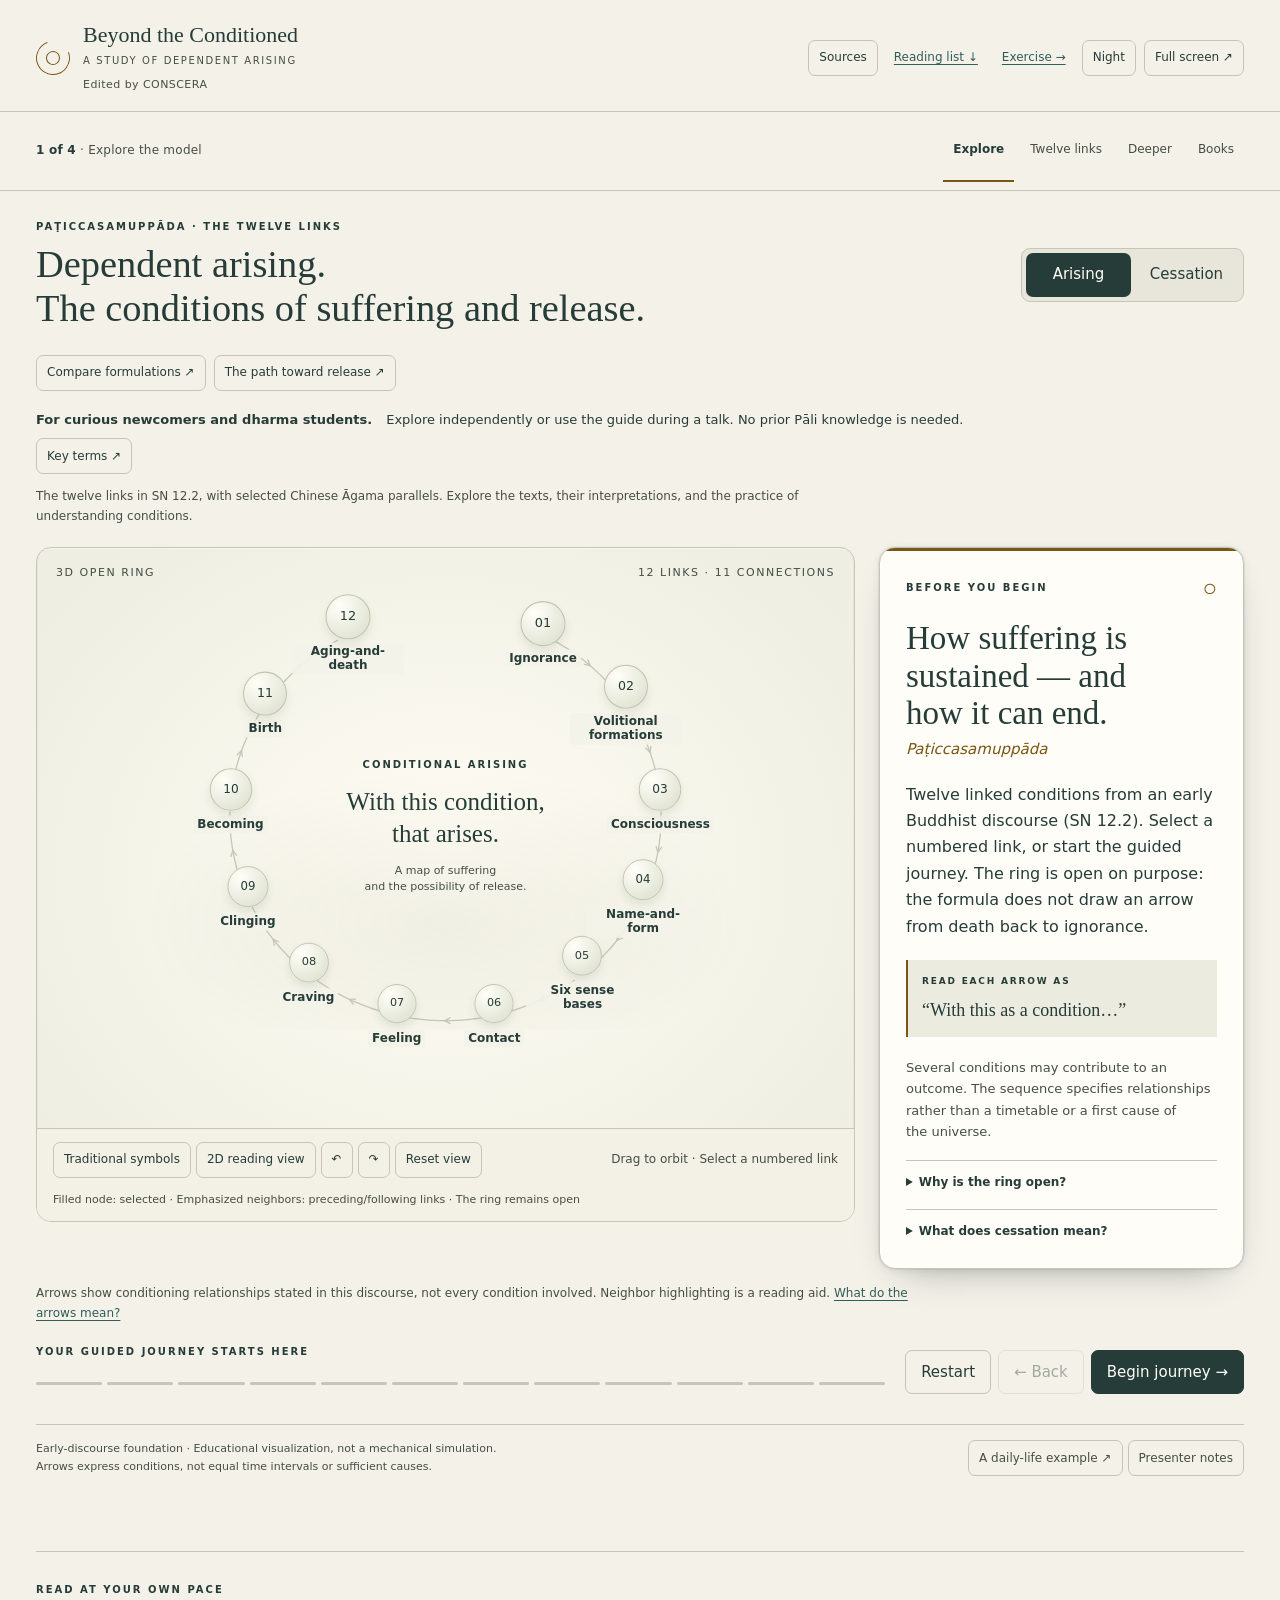
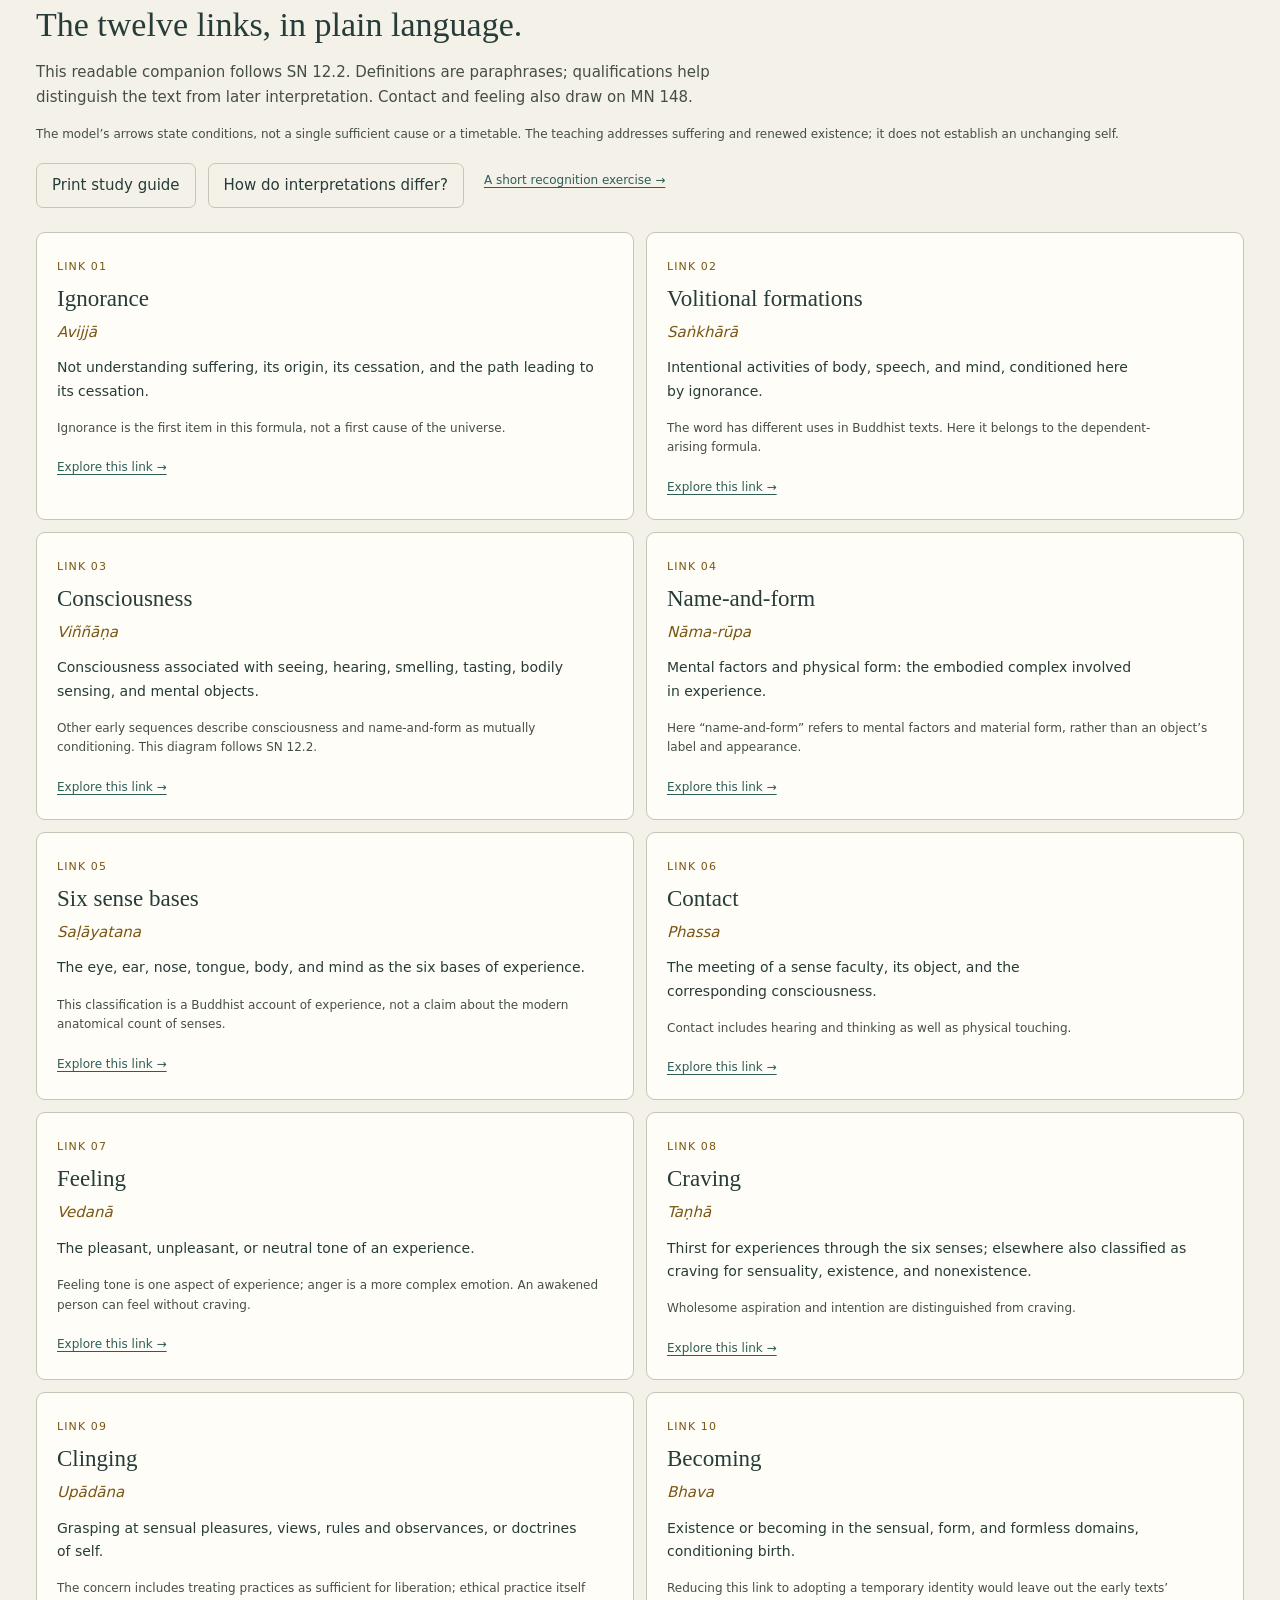
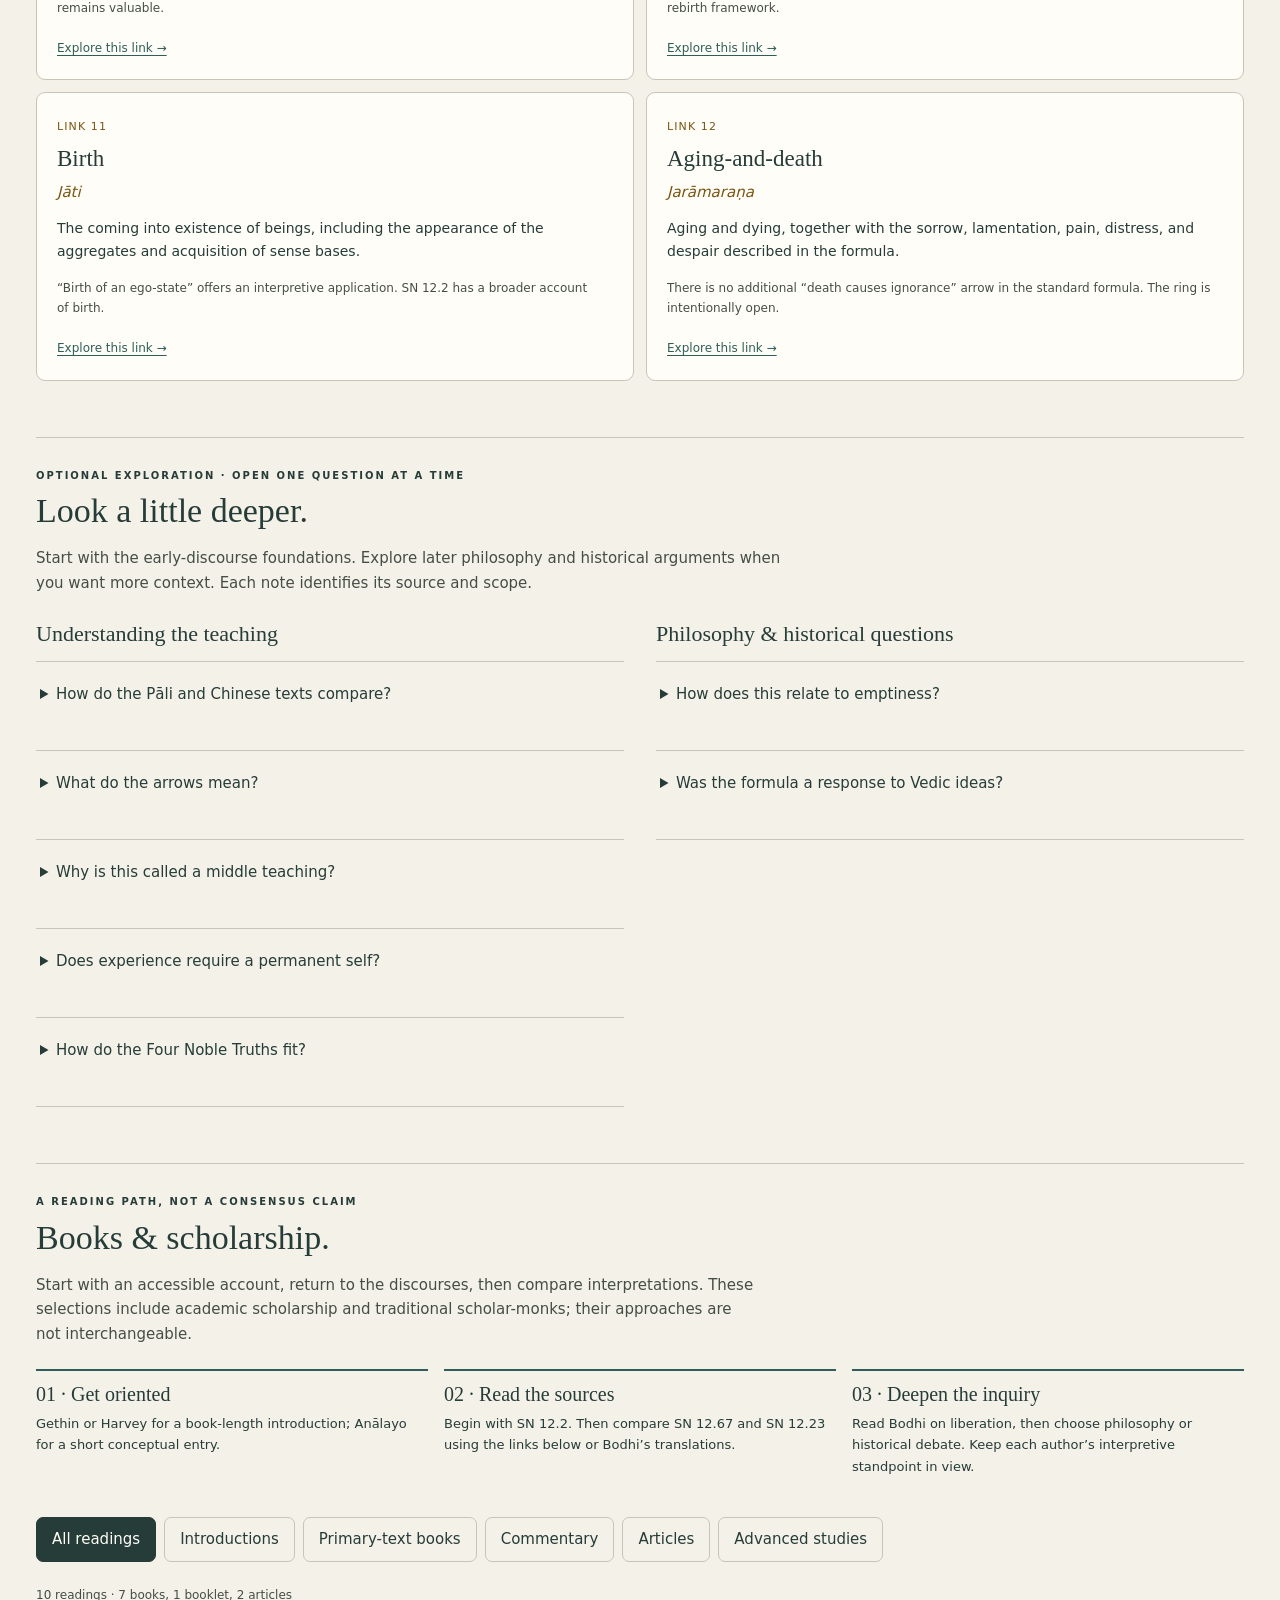
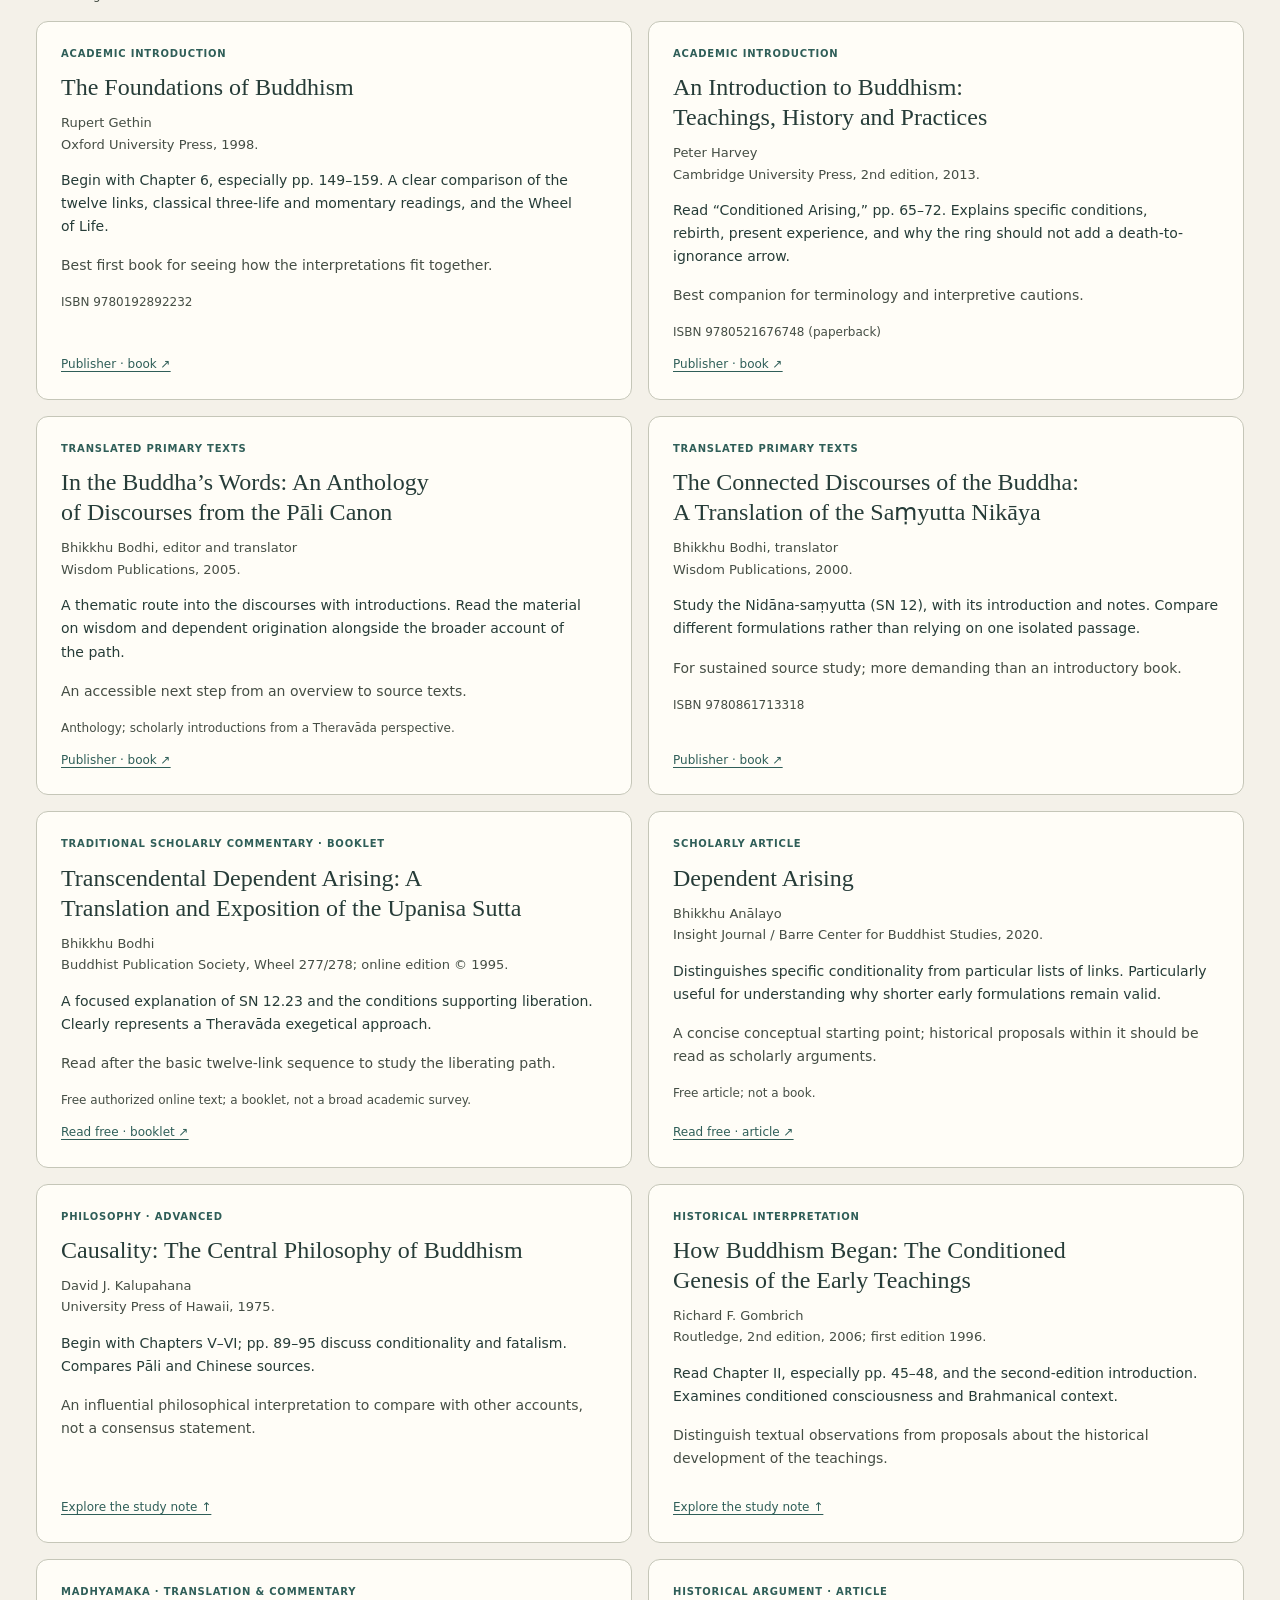
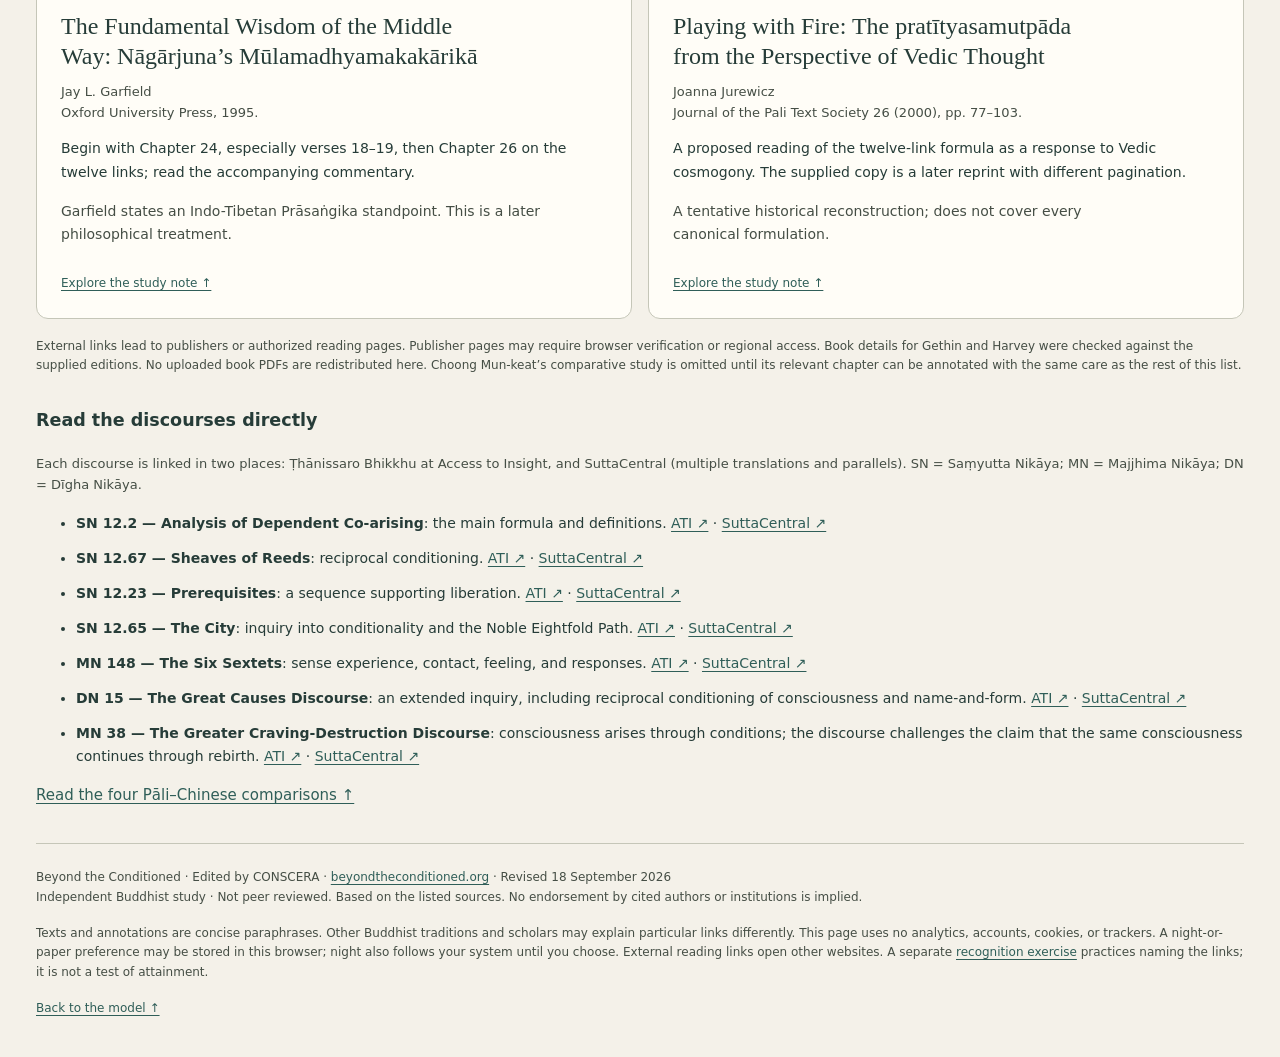
==== commit 568be120: "Restore the previous study page layout" ====
--- a/docs/index.html
+++ b/docs/index.html
@@ -43,7 +43,8 @@
 </nav>
 <main class="workspace" id="main" tabindex="-1">
 <div class="introline"><div><div class="eyebrow">Paṭiccasamuppāda · The twelve links</div><h1>Dependent arising.<br>The conditions of suffering and release.</h1></div><div class="segmented" aria-label="View of dependent arising"><button id="arising" aria-pressed="true">Arising</button><button id="cessation" aria-pressed="false">Cessation</button></div></div>
-<p class="open-lead">The twelve links in SN 12.2, with selected Chinese Āgama parallels. For newcomers and dharma students — no prior Pāli needed. <button type="button" class="text-link" id="glossary">Key terms</button><span aria-hidden="true"> · </span><button type="button" class="text-link" id="formulations">Compare formulations</button><span aria-hidden="true"> · </span><button type="button" class="text-link" id="path">The path toward release</button></p>
+<div class="study-tools" aria-label="Further study"><button class="small" id="formulations">Compare formulations ↗</button><button class="small" id="path">The path toward release ↗</button></div>
+<p class="audience"><strong>For curious newcomers and dharma students.</strong> Explore independently or use the guide during a talk. No prior Pāli knowledge is needed. <button class="small" id="glossary">Key terms ↗</button></p><p class="scope-line">The twelve links in SN 12.2, with selected Chinese Āgama parallels. Explore the texts, their interpretations, and the practice of understanding conditions.</p>
 <div class="cessation-banner" id="cessation-banner" hidden><strong>Cessation is not sensory shutdown.</strong> An awakened living person still experiences contact and feeling. This view illustrates the ending of the conditions sustaining suffering and renewed existence.</div>
 <div class="layout" id="explore">
 <section class="visual" id="visual" aria-label="Interactive open ring of twelve links">
@@ -55,7 +56,7 @@
 <p class="arrow-note">Arrows show conditioning relationships stated in this discourse, not every condition involved. Neighbor highlighting is a reading aid. <a href="#study-arrows" data-study="study-arrows">What do the arrows mean?</a></p><div class="journeybar"><div><div class="eyebrow" id="progress-label">Your guided journey starts here</div><div class="steps" id="steps" aria-label="Jump to a link"></div></div><div class="journey-actions"><button id="restart" title="Return to the introduction">Restart</button><button id="back" disabled>← Back</button><button class="primary" id="next">Begin journey →</button></div></div>
 <div class="bottom"><div>Early-discourse foundation · Educational visualization, not a mechanical simulation.<br>Arrows express conditions, not equal time intervals or sufficient causes.</div><div class="viewtools"><button class="small" id="example">A daily-life example ↗</button><button class="small" id="notes">Presenter notes</button></div></div><div class="toast" id="toast" role="status"></div><div class="sr-only" id="announcement" aria-live="polite"></div>
 
-<section class="section-block" id="study-guide" aria-labelledby="guide-title"><div class="eyebrow">Read at your own pace</div><h2 id="guide-title">The twelve links, in plain language.</h2><p class="section-lead">This readable companion follows SN 12.2. Definitions are paraphrases; qualifications help distinguish the text from later interpretation. Contact and feeling also draw on MN 148.</p><p class="meta-scope">The model’s arrows state conditions, not a single sufficient cause or a timetable. The teaching addresses suffering and renewed existence; it does not establish an unchanging self.</p><div class="guide-actions"><button id="print-guide">Print study guide</button><button id="compare-models">How do interpretations differ?</button><a class="header-reading" href="/practice/">A short recognition exercise →</a></div><div class="text-guide"><details class="guide-item" name="nidana-guide" id="guide-01"><summary><span class="guide-number">LINK 01</span> <span class="guide-name">Ignorance</span> <span class="pali" lang="pi">Avijjā</span></summary><div class="guide-body"><p>Not understanding suffering, its origin, its cessation, and the path leading to its cessation.</p><p class="distinction">Ignorance is the first item in this formula, not a first cause of the universe.</p><a href="#link-01-arising" data-jump="0">Explore this link →</a></div></details><details class="guide-item" name="nidana-guide" id="guide-02"><summary><span class="guide-number">LINK 02</span> <span class="guide-name">Volitional formations</span> <span class="pali" lang="pi">Saṅkhārā</span></summary><div class="guide-body"><p>Intentional activities of body, speech, and mind, conditioned here by ignorance.</p><p class="distinction">The word has different uses in Buddhist texts. Here it belongs to the dependent-arising formula.</p><a href="#link-02-arising" data-jump="1">Explore this link →</a></div></details><details class="guide-item" name="nidana-guide" id="guide-03"><summary><span class="guide-number">LINK 03</span> <span class="guide-name">Consciousness</span> <span class="pali" lang="pi">Viññāṇa</span></summary><div class="guide-body"><p>Consciousness associated with seeing, hearing, smelling, tasting, bodily sensing, and mental objects.</p><p class="distinction">Other early sequences describe consciousness and name-and-form as mutually conditioning. This diagram follows SN 12.2.</p><a href="#link-03-arising" data-jump="2">Explore this link →</a></div></details><details class="guide-item" name="nidana-guide" id="guide-04"><summary><span class="guide-number">LINK 04</span> <span class="guide-name">Name-and-form</span> <span class="pali" lang="pi">Nāma-rūpa</span></summary><div class="guide-body"><p>Mental factors and physical form: the embodied complex involved in experience.</p><p class="distinction">Here “name-and-form” refers to mental factors and material form, rather than an object’s label and appearance.</p><a href="#link-04-arising" data-jump="3">Explore this link →</a></div></details><details class="guide-item" name="nidana-guide" id="guide-05"><summary><span class="guide-number">LINK 05</span> <span class="guide-name">Six sense bases</span> <span class="pali" lang="pi">Saḷāyatana</span></summary><div class="guide-body"><p>The eye, ear, nose, tongue, body, and mind as the six bases of experience.</p><p class="distinction">This classification is a Buddhist account of experience, not a claim about the modern anatomical count of senses.</p><a href="#link-05-arising" data-jump="4">Explore this link →</a></div></details><details class="guide-item" name="nidana-guide" id="guide-06"><summary><span class="guide-number">LINK 06</span> <span class="guide-name">Contact</span> <span class="pali" lang="pi">Phassa</span></summary><div class="guide-body"><p>The meeting of a sense faculty, its object, and the corresponding consciousness.</p><p class="distinction">Contact includes hearing and thinking as well as physical touching.</p><a href="#link-06-arising" data-jump="5">Explore this link →</a></div></details><details class="guide-item" name="nidana-guide" id="guide-07"><summary><span class="guide-number">LINK 07</span> <span class="guide-name">Feeling</span> <span class="pali" lang="pi">Vedanā</span></summary><div class="guide-body"><p>The pleasant, unpleasant, or neutral tone of an experience.</p><p class="distinction">Feeling tone is one aspect of experience; anger is a more complex emotion. An awakened person can feel without craving.</p><a href="#link-07-arising" data-jump="6">Explore this link →</a></div></details><details class="guide-item" name="nidana-guide" id="guide-08"><summary><span class="guide-number">LINK 08</span> <span class="guide-name">Craving</span> <span class="pali" lang="pi">Taṇhā</span></summary><div class="guide-body"><p>Thirst for experiences through the six senses; elsewhere also classified as craving for sensuality, existence, and nonexistence.</p><p class="distinction">Wholesome aspiration and intention are distinguished from craving.</p><a href="#link-08-arising" data-jump="7">Explore this link →</a></div></details><details class="guide-item" name="nidana-guide" id="guide-09"><summary><span class="guide-number">LINK 09</span> <span class="guide-name">Clinging</span> <span class="pali" lang="pi">Upādāna</span></summary><div class="guide-body"><p>Grasping at sensual pleasures, views, rules and observances, or doctrines of self.</p><p class="distinction">The concern includes treating practices as sufficient for liberation; ethical practice itself remains valuable.</p><a href="#link-09-arising" data-jump="8">Explore this link →</a></div></details><details class="guide-item" name="nidana-guide" id="guide-10"><summary><span class="guide-number">LINK 10</span> <span class="guide-name">Becoming</span> <span class="pali" lang="pi">Bhava</span></summary><div class="guide-body"><p>Existence or becoming in the sensual, form, and formless domains, conditioning birth.</p><p class="distinction">Reducing this link to adopting a temporary identity would leave out the early texts’ rebirth framework.</p><a href="#link-10-arising" data-jump="9">Explore this link →</a></div></details><details class="guide-item" name="nidana-guide" id="guide-11"><summary><span class="guide-number">LINK 11</span> <span class="guide-name">Birth</span> <span class="pali" lang="pi">Jāti</span></summary><div class="guide-body"><p>The coming into existence of beings, including the appearance of the aggregates and acquisition of sense bases.</p><p class="distinction">“Birth of an ego-state” offers an interpretive application. SN 12.2 has a broader account of birth.</p><a href="#link-11-arising" data-jump="10">Explore this link →</a></div></details><details class="guide-item" name="nidana-guide" id="guide-12"><summary><span class="guide-number">LINK 12</span> <span class="guide-name">Aging-and-death</span> <span class="pali" lang="pi">Jarāmaraṇa</span></summary><div class="guide-body"><p>Aging and dying, together with the sorrow, lamentation, pain, distress, and despair described in the formula.</p><p class="distinction">There is no additional “death causes ignorance” arrow in the standard formula. The ring is intentionally open.</p><a href="#link-12-arising" data-jump="11">Explore this link →</a></div></details></div></section>
+<section class="section-block" id="study-guide" aria-labelledby="guide-title"><div class="eyebrow">Read at your own pace</div><h2 id="guide-title">The twelve links, in plain language.</h2><p class="section-lead">This readable companion follows SN 12.2. Definitions are paraphrases; qualifications help distinguish the text from later interpretation. Contact and feeling also draw on MN 148.</p><p class="meta-scope">The model’s arrows state conditions, not a single sufficient cause or a timetable. The teaching addresses suffering and renewed existence; it does not establish an unchanging self.</p><div class="guide-actions"><button id="print-guide">Print study guide</button><button id="compare-models">How do interpretations differ?</button><a class="header-reading" href="/practice/">A short recognition exercise →</a></div><div class="text-guide"><article id="guide-01"><span class="guide-number">LINK 01</span><h3>Ignorance</h3><div class="pali" lang="pi">Avijjā</div><p>Not understanding suffering, its origin, its cessation, and the path leading to its cessation.</p><p class="distinction">Ignorance is the first item in this formula, not a first cause of the universe.</p><a href="#link-01-arising" data-jump="0">Explore this link →</a></article><article id="guide-02"><span class="guide-number">LINK 02</span><h3>Volitional formations</h3><div class="pali" lang="pi">Saṅkhārā</div><p>Intentional activities of body, speech, and mind, conditioned here by ignorance.</p><p class="distinction">The word has different uses in Buddhist texts. Here it belongs to the dependent-arising formula.</p><a href="#link-02-arising" data-jump="1">Explore this link →</a></article><article id="guide-03"><span class="guide-number">LINK 03</span><h3>Consciousness</h3><div class="pali" lang="pi">Viññāṇa</div><p>Consciousness associated with seeing, hearing, smelling, tasting, bodily sensing, and mental objects.</p><p class="distinction">Other early sequences describe consciousness and name-and-form as mutually conditioning. This diagram follows SN 12.2.</p><a href="#link-03-arising" data-jump="2">Explore this link →</a></article><article id="guide-04"><span class="guide-number">LINK 04</span><h3>Name-and-form</h3><div class="pali" lang="pi">Nāma-rūpa</div><p>Mental factors and physical form: the embodied complex involved in experience.</p><p class="distinction">Here “name-and-form” refers to mental factors and material form, rather than an object’s label and appearance.</p><a href="#link-04-arising" data-jump="3">Explore this link →</a></article><article id="guide-05"><span class="guide-number">LINK 05</span><h3>Six sense bases</h3><div class="pali" lang="pi">Saḷāyatana</div><p>The eye, ear, nose, tongue, body, and mind as the six bases of experience.</p><p class="distinction">This classification is a Buddhist account of experience, not a claim about the modern anatomical count of senses.</p><a href="#link-05-arising" data-jump="4">Explore this link →</a></article><article id="guide-06"><span class="guide-number">LINK 06</span><h3>Contact</h3><div class="pali" lang="pi">Phassa</div><p>The meeting of a sense faculty, its object, and the corresponding consciousness.</p><p class="distinction">Contact includes hearing and thinking as well as physical touching.</p><a href="#link-06-arising" data-jump="5">Explore this link →</a></article><article id="guide-07"><span class="guide-number">LINK 07</span><h3>Feeling</h3><div class="pali" lang="pi">Vedanā</div><p>The pleasant, unpleasant, or neutral tone of an experience.</p><p class="distinction">Feeling tone is one aspect of experience; anger is a more complex emotion. An awakened person can feel without craving.</p><a href="#link-07-arising" data-jump="6">Explore this link →</a></article><article id="guide-08"><span class="guide-number">LINK 08</span><h3>Craving</h3><div class="pali" lang="pi">Taṇhā</div><p>Thirst for experiences through the six senses; elsewhere also classified as craving for sensuality, existence, and nonexistence.</p><p class="distinction">Wholesome aspiration and intention are distinguished from craving.</p><a href="#link-08-arising" data-jump="7">Explore this link →</a></article><article id="guide-09"><span class="guide-number">LINK 09</span><h3>Clinging</h3><div class="pali" lang="pi">Upādāna</div><p>Grasping at sensual pleasures, views, rules and observances, or doctrines of self.</p><p class="distinction">The concern includes treating practices as sufficient for liberation; ethical practice itself remains valuable.</p><a href="#link-09-arising" data-jump="8">Explore this link →</a></article><article id="guide-10"><span class="guide-number">LINK 10</span><h3>Becoming</h3><div class="pali" lang="pi">Bhava</div><p>Existence or becoming in the sensual, form, and formless domains, conditioning birth.</p><p class="distinction">Reducing this link to adopting a temporary identity would leave out the early texts’ rebirth framework.</p><a href="#link-10-arising" data-jump="9">Explore this link →</a></article><article id="guide-11"><span class="guide-number">LINK 11</span><h3>Birth</h3><div class="pali" lang="pi">Jāti</div><p>The coming into existence of beings, including the appearance of the aggregates and acquisition of sense bases.</p><p class="distinction">“Birth of an ego-state” offers an interpretive application. SN 12.2 has a broader account of birth.</p><a href="#link-11-arising" data-jump="10">Explore this link →</a></article><article id="guide-12"><span class="guide-number">LINK 12</span><h3>Aging-and-death</h3><div class="pali" lang="pi">Jarāmaraṇa</div><p>Aging and dying, together with the sorrow, lamentation, pain, distress, and despair described in the formula.</p><p class="distinction">There is no additional “death causes ignorance” arrow in the standard formula. The ring is intentionally open.</p><a href="#link-12-arising" data-jump="11">Explore this link →</a></article></div></section>
 <section class="section-block" id="study-deeper" aria-labelledby="deeper-title"><div class="eyebrow">Optional exploration · open one question at a time</div><h2 id="deeper-title">Look a little deeper.</h2><p class="section-lead">Start with the early-discourse foundations. Explore later philosophy and historical arguments when you want more context. Each note identifies its source and scope.</p><div class="study-layout"><div class="study-group"><h3>Understanding the teaching</h3>
 <details class="study-topic" id="study-parallels"><summary>How do the Pāli and Chinese texts compare?</summary><div class="study-body"><p class="study-crumb">Study deeper · Compare textual versions</p><div class="eyebrow">Selected parallel witnesses</div><p>The main ring follows SN 12.2. Related discourses preserved in Chinese let us examine both shared teachings and differences in transmission. A parallel is a related witness, not an identical text.</p><p>These are editorial English summaries of selected passages. SĀ numbers follow the standard discourse numbering of the Chinese <em>Saṃyukta Āgama</em>, Taishō no. 99 (T 99), rather than the alternative numbers shown in the linked editions. The Chinese texts are punctuated by Zhuang Chunjiang (莊春江); his accompanying SN translations are from Pāli into Chinese.</p>
 <details class="witness"><summary>SN 12.2 / SĀ 298 · Definitions</summary><div class="witness-body"><p class="study-crumb">Study deeper · Pāli and Chinese texts · Definitions</p><h4>Shared teaching</h4><p>Both present the twelve-link framework. They share the six classes of consciousness and the six internal sense bases.</p><h4>Different classifications</h4><dl class="truth-list"><dt>Ignorance</dt><dd>SN 12.2 defines ignorance through not knowing the Four Noble Truths. SĀ 298 gives a longer list, including action and results.</dd><dt>Name</dt><dd>SN 12.2: feeling, perception, intention, contact, attention. SĀ 298: the four non-material aggregates, including consciousness.</dd><dt>Feeling</dt><dd>SN 12.2: six classes according to the contact from which feeling arises. SĀ 298: pleasant, painful, and neither-painful-nor-pleasant.</dd><dt>Craving</dt><dd>SN 12.2: six classes according to their objects. SĀ 298: craving associated with sensuality, form, and formlessness. This differs from the sensuality/existence/nonexistence classification cited elsewhere on this page.</dd></dl><h4>Why it matters</h4><p>The framework is shared, but definitions require a named source. Our plain-language feeling gloss uses feeling tone; the Text layer also records SN 12.2’s six contact-based classes.</p><a href="https://agama.buddhason.org/SA/SA0298.htm" target="_blank" rel="noopener">Compare SN 12.2 / SĀ 298 · Chinese and Pāli ↗</a><p class="review-note">Passage locator: SĀ 298, the explanations beginning 無明, 名, 受, and 愛; SN 12.2, the corresponding definitions. Select the text’s title carefully: the linked page also includes EĀ 49.5.</p></div></details>
@@ -71,7 +72,7 @@
 <details class="study-topic" id="study-emptiness"><summary>How does this relate to emptiness?</summary><div class="study-body"><p class="study-crumb">Study deeper · Emptiness</p><div class="eyebrow">Madhyamaka · Nāgārjuna through Garfield</div><p>In <em>Mūlamadhyamakakārikā</em> 24.18–19, Nāgārjuna connects dependent arising, emptiness, and dependent designation. In Garfield’s interpretation, things exist conventionally and function through dependence, without an independent, intrinsic nature.</p><p>Dependence makes change and practice intelligible. If suffering possessed a fixed, independent nature, its cessation would be impossible. Emptiness names this absence of intrinsic nature, not a hidden substance or permanent foundation beneath appearances.</p><p>Chapter 26 returns explicitly to the twelve links and liberation. This is a later Madhyamaka philosophical treatment, not a substitute for the wording of SN 12.2.</p><p class="review-note">Jay L. Garfield, <em>The Fundamental Wisdom of the Middle Way</em> (1995), Chapter 24, especially verses 18–19 and their commentary; Chapter 26. Garfield’s preface identifies his Indo-Tibetan Prāsaṅgika interpretive standpoint. Other readings exist.</p><a href="#book-garfield">Find this book in the reading list ↓</a></div></details>
 <details class="study-topic" id="study-history"><summary>Was the formula a response to Vedic ideas?</summary><div class="study-body"><p class="study-crumb">Study deeper · Historical questions</p><div class="eyebrow">Historical reconstruction · scholarly argument</div><p>Joanna Jurewicz proposes that the twelve-link formula reworks Vedic accounts of creation while rejecting their assumption of an underlying self. Her paper compares the sequence and its terminology with earlier Vedic material.</p><p>She offers a tentative reconstruction with a limited scope: some canonical formulations fall outside her treatment. Read it as a historical argument, distinct from an established definition or the Buddha’s own recorded explanation.</p><p>Richard Gombrich endorses her proposal in his second-edition introduction. This is an endorsement of her argument, rather than independent confirmation. His Chapter II also discusses conditioned consciousness and the teachings’ Brahmanical context.</p><h4>Read with two questions</h4><p>What evidence supports the historical connection? What remains an inference about the teaching’s original setting?</p><p class="review-note">Jurewicz, “Playing with Fire,” <em>Journal of the Pali Text Society</em> 26 (2000), pp. 77–103. Gombrich, <em>How Buddhism Began</em>, 2nd edition, introduction and Chapter II.</p><a href="#book-jurewicz">Find these readings below ↓</a></div></details>
 </div></div></section>
-<section class="section-block" id="further-reading" aria-labelledby="reading-title"><div class="eyebrow">A reading path, not a consensus claim</div><h2 id="reading-title">Books & scholarship.</h2><p class="section-lead">Start with an accessible account, return to the discourses, then compare interpretations. These selections include academic scholarship and traditional scholar-monks; their approaches are not interchangeable.</p><div class="reading-route"><div><strong>01 · Get oriented</strong><p>Gethin or Harvey for a book-length introduction; Anālayo for a short conceptual entry.</p></div><div><strong>02 · Read the sources</strong><p>Begin with SN 12.2. Then compare SN 12.67 and SN 12.23 using the links below or Bodhi’s translations.</p></div><div><strong>03 · Deepen the inquiry</strong><p>Read Bodhi on liberation, then choose philosophy or historical debate. Keep each author’s interpretive standpoint in view.</p></div></div><div class="book-filter" aria-label="Filter reading list"><button data-filter="all" aria-pressed="true">All readings</button><button data-filter="intro" aria-pressed="false">Introductions</button><button data-filter="primary" aria-pressed="false">Primary-text books</button><button data-filter="commentary" aria-pressed="false">Commentary</button><button data-filter="research" aria-pressed="false">Articles</button><button data-filter="advanced" aria-pressed="false">Advanced studies</button></div><div class="reading-count" id="reading-count" aria-live="polite">10 readings · 7 books, 1 booklet, 2 articles</div><div class="book-grid"><details class="book" data-category="intro" data-print-url="https://global.oup.com/academic/product/the-foundations-of-buddhism-9780192892232"><summary><span class="tag">Academic introduction</span><span class="book-title">The Foundations of Buddhism</span><span class="bib-line">Rupert Gethin</span></summary><div class="book-body"><div class="bib">Rupert Gethin<br>Oxford University Press, 1998.</div><p>Begin with Chapter 6, especially pp. 149–159. A clear comparison of the twelve links, classical three-life and momentary readings, and the Wheel of Life.</p><p class="note">Best first book for seeing how the interpretations fit together.</p><div class="locate">ISBN 9780192892232</div><div class="access"><a href="https://global.oup.com/academic/product/the-foundations-of-buddhism-9780192892232" target="_blank" rel="noopener">Publisher · book ↗</a></div></div></details><details class="book" data-category="intro" data-print-url="https://www.cambridge.org/9780521859424"><summary><span class="tag">Academic introduction</span><span class="book-title">An Introduction to Buddhism: Teachings, History and Practices</span><span class="bib-line">Peter Harvey</span></summary><div class="book-body"><div class="bib">Peter Harvey<br>Cambridge University Press, 2nd edition, 2013.</div><p>Read “Conditioned Arising,” pp. 65–72. Explains specific conditions, rebirth, present experience, and why the ring should not add a death-to-ignorance arrow.</p><p class="note">Best companion for terminology and interpretive cautions.</p><div class="locate">ISBN 9780521676748 (paperback)</div><div class="access"><a href="https://www.cambridge.org/9780521859424" target="_blank" rel="noopener">Publisher · book ↗</a></div></div></details><details class="book" data-category="primary" data-print-url="https://wisdomexperience.org/product/buddhas-words/"><summary><span class="tag">Translated primary texts</span><span class="book-title">In the Buddha’s Words: An Anthology of Discourses from the Pāli Canon</span><span class="bib-line">Bhikkhu Bodhi, editor and translator</span></summary><div class="book-body"><div class="bib">Bhikkhu Bodhi, editor and translator<br>Wisdom Publications, 2005.</div><p>A thematic route into the discourses with introductions. Read the material on wisdom and dependent origination alongside the broader account of the path.</p><p class="note">An accessible next step from an overview to source texts.</p><div class="locate">Anthology; scholarly introductions from a Theravāda perspective.</div><div class="access"><a href="https://wisdomexperience.org/product/buddhas-words/" target="_blank" rel="noopener">Publisher · book ↗</a></div></div></details><details class="book" data-category="primary" data-print-url="https://wisdomexperience.org/product/connected-discourses-buddha/"><summary><span class="tag">Translated primary texts</span><span class="book-title">The Connected Discourses of the Buddha: A Translation of the Saṃyutta Nikāya</span><span class="bib-line">Bhikkhu Bodhi, translator</span></summary><div class="book-body"><div class="bib">Bhikkhu Bodhi, translator<br>Wisdom Publications, 2000.</div><p>Study the Nidāna-saṃyutta (SN 12), with its introduction and notes. Compare different formulations rather than relying on one isolated passage.</p><p class="note">For sustained source study; more demanding than an introductory book.</p><div class="locate">ISBN 9780861713318</div><div class="access"><a href="https://wisdomexperience.org/product/connected-discourses-buddha/" target="_blank" rel="noopener">Publisher · book ↗</a></div></div></details><details class="book" data-category="commentary" data-print-url="https://www.accesstoinsight.org/lib/authors/bodhi/wheel277.html"><summary><span class="tag">Traditional scholarly commentary · booklet</span><span class="book-title">Transcendental Dependent Arising: A Translation and Exposition of the Upanisa Sutta</span><span class="bib-line">Bhikkhu Bodhi</span></summary><div class="book-body"><div class="bib">Bhikkhu Bodhi<br>Buddhist Publication Society, Wheel 277/278; online edition © 1995.</div><p>A focused explanation of SN 12.23 and the conditions supporting liberation. Clearly represents a Theravāda exegetical approach.</p><p class="note">Read after the basic twelve-link sequence to study the liberating path.</p><div class="locate">Free authorized online text; a booklet, not a broad academic survey.</div><div class="access"><a href="https://www.accesstoinsight.org/lib/authors/bodhi/wheel277.html" target="_blank" rel="noopener">Read free · booklet ↗</a></div></div></details><details class="book" data-category="research" data-print-url="https://www.buddhistinquiry.org/article/dependent-arising/"><summary><span class="tag">Scholarly article</span><span class="book-title">Dependent Arising</span><span class="bib-line">Bhikkhu Anālayo</span></summary><div class="book-body"><div class="bib">Bhikkhu Anālayo<br>Insight Journal / Barre Center for Buddhist Studies, 2020.</div><p>Distinguishes specific conditionality from particular lists of links. Particularly useful for understanding why shorter early formulations remain valid.</p><p class="note">A concise conceptual starting point; historical proposals within it should be read as scholarly arguments.</p><div class="locate">Free article; not a book.</div><div class="access"><a href="https://www.buddhistinquiry.org/article/dependent-arising/" target="_blank" rel="noopener">Read free · article ↗</a></div></div></details><details class="book" id="book-kalupahana" data-category="advanced"><summary><span class="tag">Philosophy · advanced</span><span class="book-title">Causality: The Central Philosophy of Buddhism</span><span class="bib-line">David J. Kalupahana</span></summary><div class="book-body"><div class="bib">David J. Kalupahana<br>University Press of Hawaii, 1975.</div><p>Begin with Chapters V–VI; pp. 89–95 discuss conditionality and fatalism. Compares Pāli and Chinese sources.</p><p class="note">An influential philosophical interpretation to compare with other accounts, not a consensus statement.</p><div class="access"><a href="#study-arrows" data-study="study-arrows">Explore the study note ↑</a></div></div></details><details class="book" id="book-gombrich" data-category="advanced"><summary><span class="tag">Historical interpretation</span><span class="book-title">How Buddhism Began: The Conditioned Genesis of the Early Teachings</span><span class="bib-line">Richard F. Gombrich</span></summary><div class="book-body"><div class="bib">Richard F. Gombrich<br>Routledge, 2nd edition, 2006; first edition 1996.</div><p>Read Chapter II, especially pp. 45–48, and the second-edition introduction. Examines conditioned consciousness and Brahmanical context.</p><p class="note">Distinguish textual observations from proposals about the historical development of the teachings.</p><div class="access"><a href="#study-history" data-study="study-history">Explore the study note ↑</a></div></div></details><details class="book" id="book-garfield" data-category="advanced"><summary><span class="tag">Madhyamaka · translation & commentary</span><span class="book-title">The Fundamental Wisdom of the Middle Way: Nāgārjuna’s Mūlamadhyamakakārikā</span><span class="bib-line">Jay L. Garfield</span></summary><div class="book-body"><div class="bib">Jay L. Garfield<br>Oxford University Press, 1995.</div><p>Begin with Chapter 24, especially verses 18–19, then Chapter 26 on the twelve links; read the accompanying commentary.</p><p class="note">Garfield states an Indo-Tibetan Prāsaṅgika standpoint. This is a later philosophical treatment.</p><div class="access"><a href="#study-emptiness" data-study="study-emptiness">Explore the study note ↑</a></div></div></details><details class="book" id="book-jurewicz" data-category="research"><summary><span class="tag">Historical argument · article</span><span class="book-title">Playing with Fire: The pratītyasamutpāda from the Perspective of Vedic Thought</span><span class="bib-line">Joanna Jurewicz</span></summary><div class="book-body"><div class="bib">Joanna Jurewicz<br>Journal of the Pali Text Society 26 (2000), pp. 77–103.</div><p>A proposed reading of the twelve-link formula as a response to Vedic cosmogony. The supplied copy is a later reprint with different pagination.</p><p class="note">A tentative historical reconstruction; does not cover every canonical formulation.</p><div class="access"><a href="#study-history" data-study="study-history">Explore the study note ↑</a></div></div></details></div><p class="meta-scope" style="margin-top:18px">External links lead to publishers or authorized reading pages. Publisher pages may require browser verification or regional access. Book details for Gethin and Harvey were checked against the supplied editions. No uploaded book PDFs are redistributed here. Choong Mun-keat’s comparative study is omitted until its relevant chapter can be annotated with the same care as the rest of this list.</p>
+<section class="section-block" id="further-reading" aria-labelledby="reading-title"><div class="eyebrow">A reading path, not a consensus claim</div><h2 id="reading-title">Books & scholarship.</h2><p class="section-lead">Start with an accessible account, return to the discourses, then compare interpretations. These selections include academic scholarship and traditional scholar-monks; their approaches are not interchangeable.</p><div class="reading-route"><div><strong>01 · Get oriented</strong><p>Gethin or Harvey for a book-length introduction; Anālayo for a short conceptual entry.</p></div><div><strong>02 · Read the sources</strong><p>Begin with SN 12.2. Then compare SN 12.67 and SN 12.23 using the links below or Bodhi’s translations.</p></div><div><strong>03 · Deepen the inquiry</strong><p>Read Bodhi on liberation, then choose philosophy or historical debate. Keep each author’s interpretive standpoint in view.</p></div></div><div class="book-filter" aria-label="Filter reading list"><button data-filter="all" aria-pressed="true">All readings</button><button data-filter="intro" aria-pressed="false">Introductions</button><button data-filter="primary" aria-pressed="false">Primary-text books</button><button data-filter="commentary" aria-pressed="false">Commentary</button><button data-filter="research" aria-pressed="false">Articles</button><button data-filter="advanced" aria-pressed="false">Advanced studies</button></div><div class="reading-count" id="reading-count" aria-live="polite">10 readings · 7 books, 1 booklet, 2 articles</div><div class="book-grid"><article class="book" data-category="intro" data-print-url="https://global.oup.com/academic/product/the-foundations-of-buddhism-9780192892232"><div class="tag">Academic introduction</div><h3>The Foundations of Buddhism</h3><div class="bib">Rupert Gethin<br>Oxford University Press, 1998.</div><p>Begin with Chapter 6, especially pp. 149–159. A clear comparison of the twelve links, classical three-life and momentary readings, and the Wheel of Life.</p><p class="note">Best first book for seeing how the interpretations fit together.</p><div class="locate">ISBN 9780192892232</div><div class="access"><a href="https://global.oup.com/academic/product/the-foundations-of-buddhism-9780192892232" target="_blank" rel="noopener">Publisher · book ↗</a></div></article><article class="book" data-category="intro" data-print-url="https://www.cambridge.org/9780521859424"><div class="tag">Academic introduction</div><h3>An Introduction to Buddhism: Teachings, History and Practices</h3><div class="bib">Peter Harvey<br>Cambridge University Press, 2nd edition, 2013.</div><p>Read “Conditioned Arising,” pp. 65–72. Explains specific conditions, rebirth, present experience, and why the ring should not add a death-to-ignorance arrow.</p><p class="note">Best companion for terminology and interpretive cautions.</p><div class="locate">ISBN 9780521676748 (paperback)</div><div class="access"><a href="https://www.cambridge.org/9780521859424" target="_blank" rel="noopener">Publisher · book ↗</a></div></article><article class="book" data-category="primary" data-print-url="https://wisdomexperience.org/product/buddhas-words/"><div class="tag">Translated primary texts</div><h3>In the Buddha’s Words: An Anthology of Discourses from the Pāli Canon</h3><div class="bib">Bhikkhu Bodhi, editor and translator<br>Wisdom Publications, 2005.</div><p>A thematic route into the discourses with introductions. Read the material on wisdom and dependent origination alongside the broader account of the path.</p><p class="note">An accessible next step from an overview to source texts.</p><div class="locate">Anthology; scholarly introductions from a Theravāda perspective.</div><div class="access"><a href="https://wisdomexperience.org/product/buddhas-words/" target="_blank" rel="noopener">Publisher · book ↗</a></div></article><article class="book" data-category="primary" data-print-url="https://wisdomexperience.org/product/connected-discourses-buddha/"><div class="tag">Translated primary texts</div><h3>The Connected Discourses of the Buddha: A Translation of the Saṃyutta Nikāya</h3><div class="bib">Bhikkhu Bodhi, translator<br>Wisdom Publications, 2000.</div><p>Study the Nidāna-saṃyutta (SN 12), with its introduction and notes. Compare different formulations rather than relying on one isolated passage.</p><p class="note">For sustained source study; more demanding than an introductory book.</p><div class="locate">ISBN 9780861713318</div><div class="access"><a href="https://wisdomexperience.org/product/connected-discourses-buddha/" target="_blank" rel="noopener">Publisher · book ↗</a></div></article><article class="book" data-category="commentary" data-print-url="https://www.accesstoinsight.org/lib/authors/bodhi/wheel277.html"><div class="tag">Traditional scholarly commentary · booklet</div><h3>Transcendental Dependent Arising: A Translation and Exposition of the Upanisa Sutta</h3><div class="bib">Bhikkhu Bodhi<br>Buddhist Publication Society, Wheel 277/278; online edition © 1995.</div><p>A focused explanation of SN 12.23 and the conditions supporting liberation. Clearly represents a Theravāda exegetical approach.</p><p class="note">Read after the basic twelve-link sequence to study the liberating path.</p><div class="locate">Free authorized online text; a booklet, not a broad academic survey.</div><div class="access"><a href="https://www.accesstoinsight.org/lib/authors/bodhi/wheel277.html" target="_blank" rel="noopener">Read free · booklet ↗</a></div></article><article class="book" data-category="research" data-print-url="https://www.buddhistinquiry.org/article/dependent-arising/"><div class="tag">Scholarly article</div><h3>Dependent Arising</h3><div class="bib">Bhikkhu Anālayo<br>Insight Journal / Barre Center for Buddhist Studies, 2020.</div><p>Distinguishes specific conditionality from particular lists of links. Particularly useful for understanding why shorter early formulations remain valid.</p><p class="note">A concise conceptual starting point; historical proposals within it should be read as scholarly arguments.</p><div class="locate">Free article; not a book.</div><div class="access"><a href="https://www.buddhistinquiry.org/article/dependent-arising/" target="_blank" rel="noopener">Read free · article ↗</a></div></article><article class="book" id="book-kalupahana" data-category="advanced"><div class="tag">Philosophy · advanced</div><h3>Causality: The Central Philosophy of Buddhism</h3><div class="bib">David J. Kalupahana<br>University Press of Hawaii, 1975.</div><p>Begin with Chapters V–VI; pp. 89–95 discuss conditionality and fatalism. Compares Pāli and Chinese sources.</p><p class="note">An influential philosophical interpretation to compare with other accounts, not a consensus statement.</p><div class="access"><a href="#study-arrows" data-study="study-arrows">Explore the study note ↑</a></div></article><article class="book" id="book-gombrich" data-category="advanced"><div class="tag">Historical interpretation</div><h3>How Buddhism Began: The Conditioned Genesis of the Early Teachings</h3><div class="bib">Richard F. Gombrich<br>Routledge, 2nd edition, 2006; first edition 1996.</div><p>Read Chapter II, especially pp. 45–48, and the second-edition introduction. Examines conditioned consciousness and Brahmanical context.</p><p class="note">Distinguish textual observations from proposals about the historical development of the teachings.</p><div class="access"><a href="#study-history" data-study="study-history">Explore the study note ↑</a></div></article><article class="book" id="book-garfield" data-category="advanced"><div class="tag">Madhyamaka · translation & commentary</div><h3>The Fundamental Wisdom of the Middle Way: Nāgārjuna’s Mūlamadhyamakakārikā</h3><div class="bib">Jay L. Garfield<br>Oxford University Press, 1995.</div><p>Begin with Chapter 24, especially verses 18–19, then Chapter 26 on the twelve links; read the accompanying commentary.</p><p class="note">Garfield states an Indo-Tibetan Prāsaṅgika standpoint. This is a later philosophical treatment.</p><div class="access"><a href="#study-emptiness" data-study="study-emptiness">Explore the study note ↑</a></div></article><article class="book" id="book-jurewicz" data-category="research"><div class="tag">Historical argument · article</div><h3>Playing with Fire: The pratītyasamutpāda from the Perspective of Vedic Thought</h3><div class="bib">Joanna Jurewicz<br>Journal of the Pali Text Society 26 (2000), pp. 77–103.</div><p>A proposed reading of the twelve-link formula as a response to Vedic cosmogony. The supplied copy is a later reprint with different pagination.</p><p class="note">A tentative historical reconstruction; does not cover every canonical formulation.</p><div class="access"><a href="#study-history" data-study="study-history">Explore the study note ↑</a></div></article></div><p class="meta-scope" style="margin-top:18px">External links lead to publishers or authorized reading pages. Publisher pages may require browser verification or regional access. Book details for Gethin and Harvey were checked against the supplied editions. No uploaded book PDFs are redistributed here. Choong Mun-keat’s comparative study is omitted until its relevant chapter can be annotated with the same care as the rest of this list.</p>
 <div class="source-register"><h3>Read the discourses directly</h3><p class="note">Each discourse is linked in two places: Ṭhānissaro Bhikkhu at Access to Insight, and SuttaCentral (multiple translations and parallels). SN = Saṃyutta Nikāya; MN = Majjhima Nikāya; DN = Dīgha Nikāya.</p><ul>
 <li><strong>SN 12.2 — Analysis of Dependent Co-arising</strong>: the main formula and definitions. <a href="https://www.accesstoinsight.org/tipitaka/sn/sn12/sn12.002.than.html" target="_blank" rel="noopener">ATI ↗</a> · <a href="https://suttacentral.net/sn12.2" target="_blank" rel="noopener">SuttaCentral ↗</a></li>
 <li><strong>SN 12.67 — Sheaves of Reeds</strong>: reciprocal conditioning. <a href="https://www.accesstoinsight.org/tipitaka/sn/sn12/sn12.067.than.html" target="_blank" rel="noopener">ATI ↗</a> · <a href="https://suttacentral.net/sn12.67" target="_blank" rel="noopener">SuttaCentral ↗</a></li>
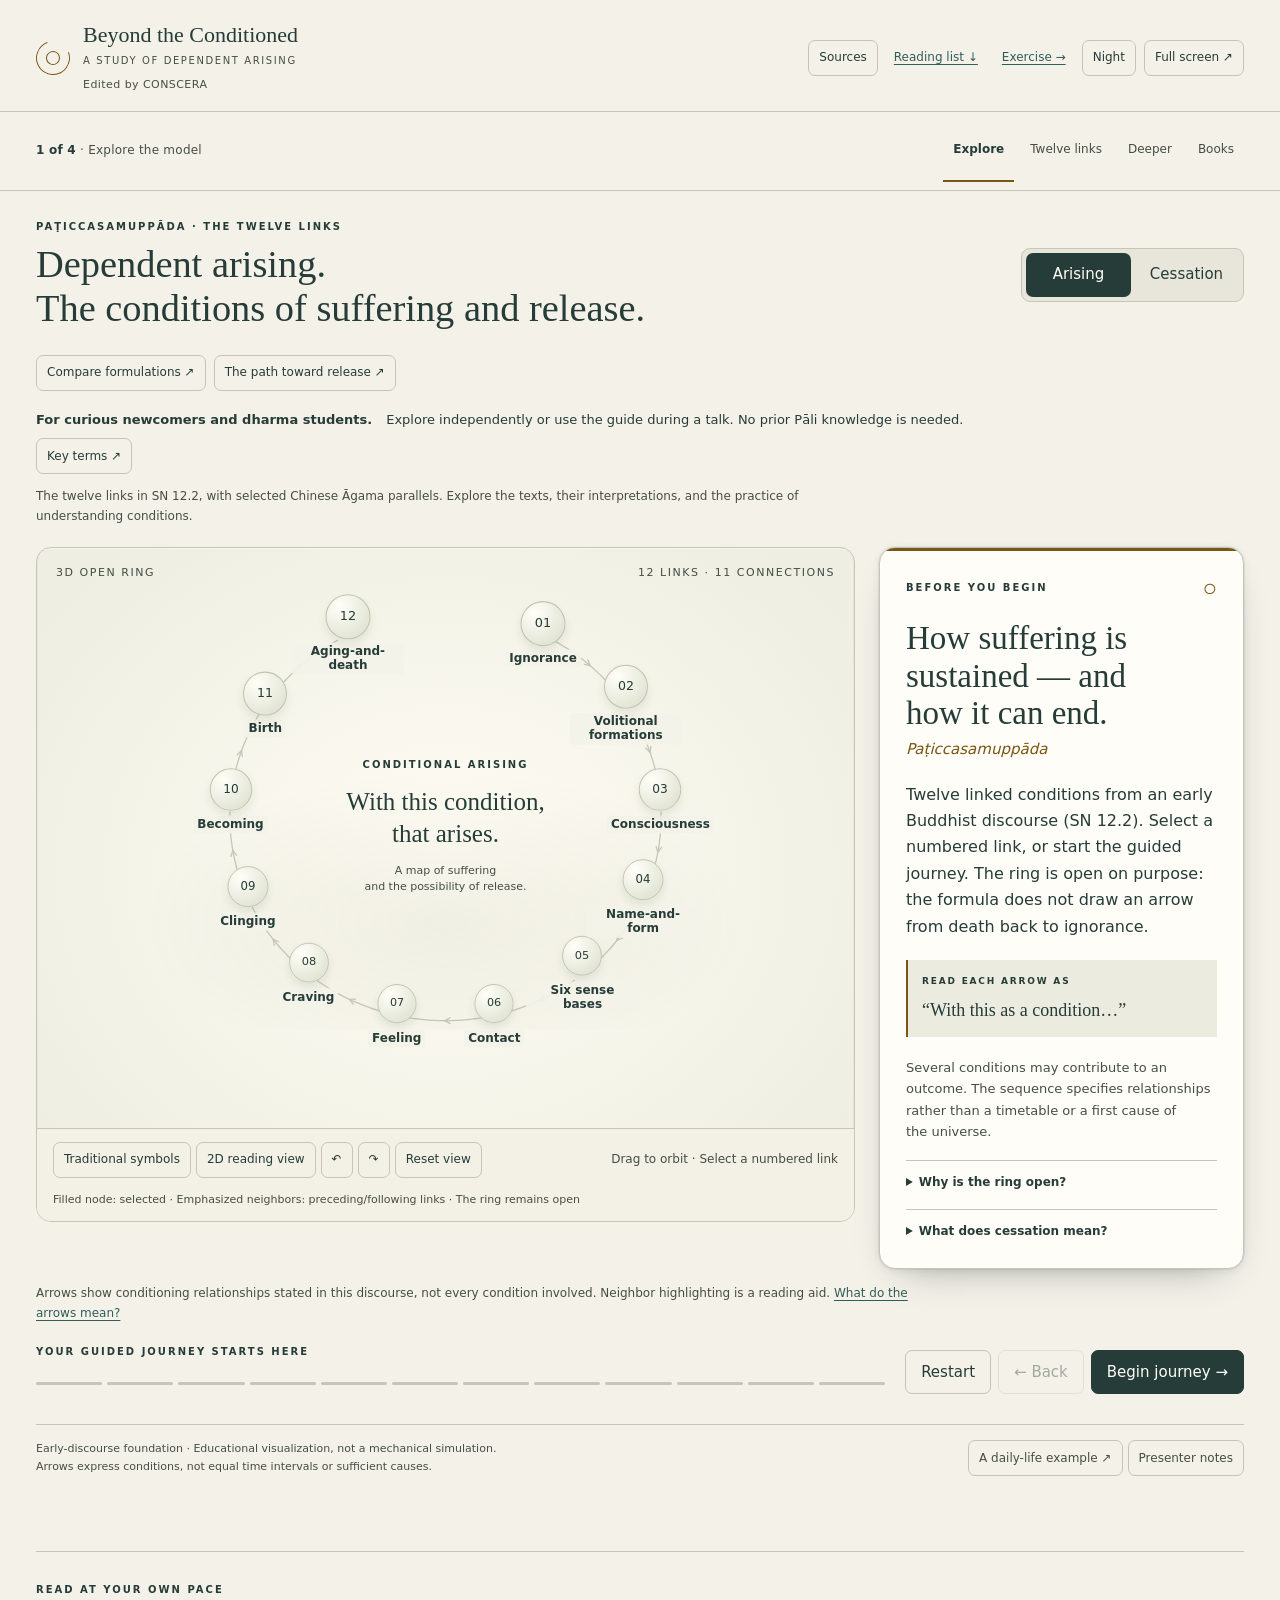
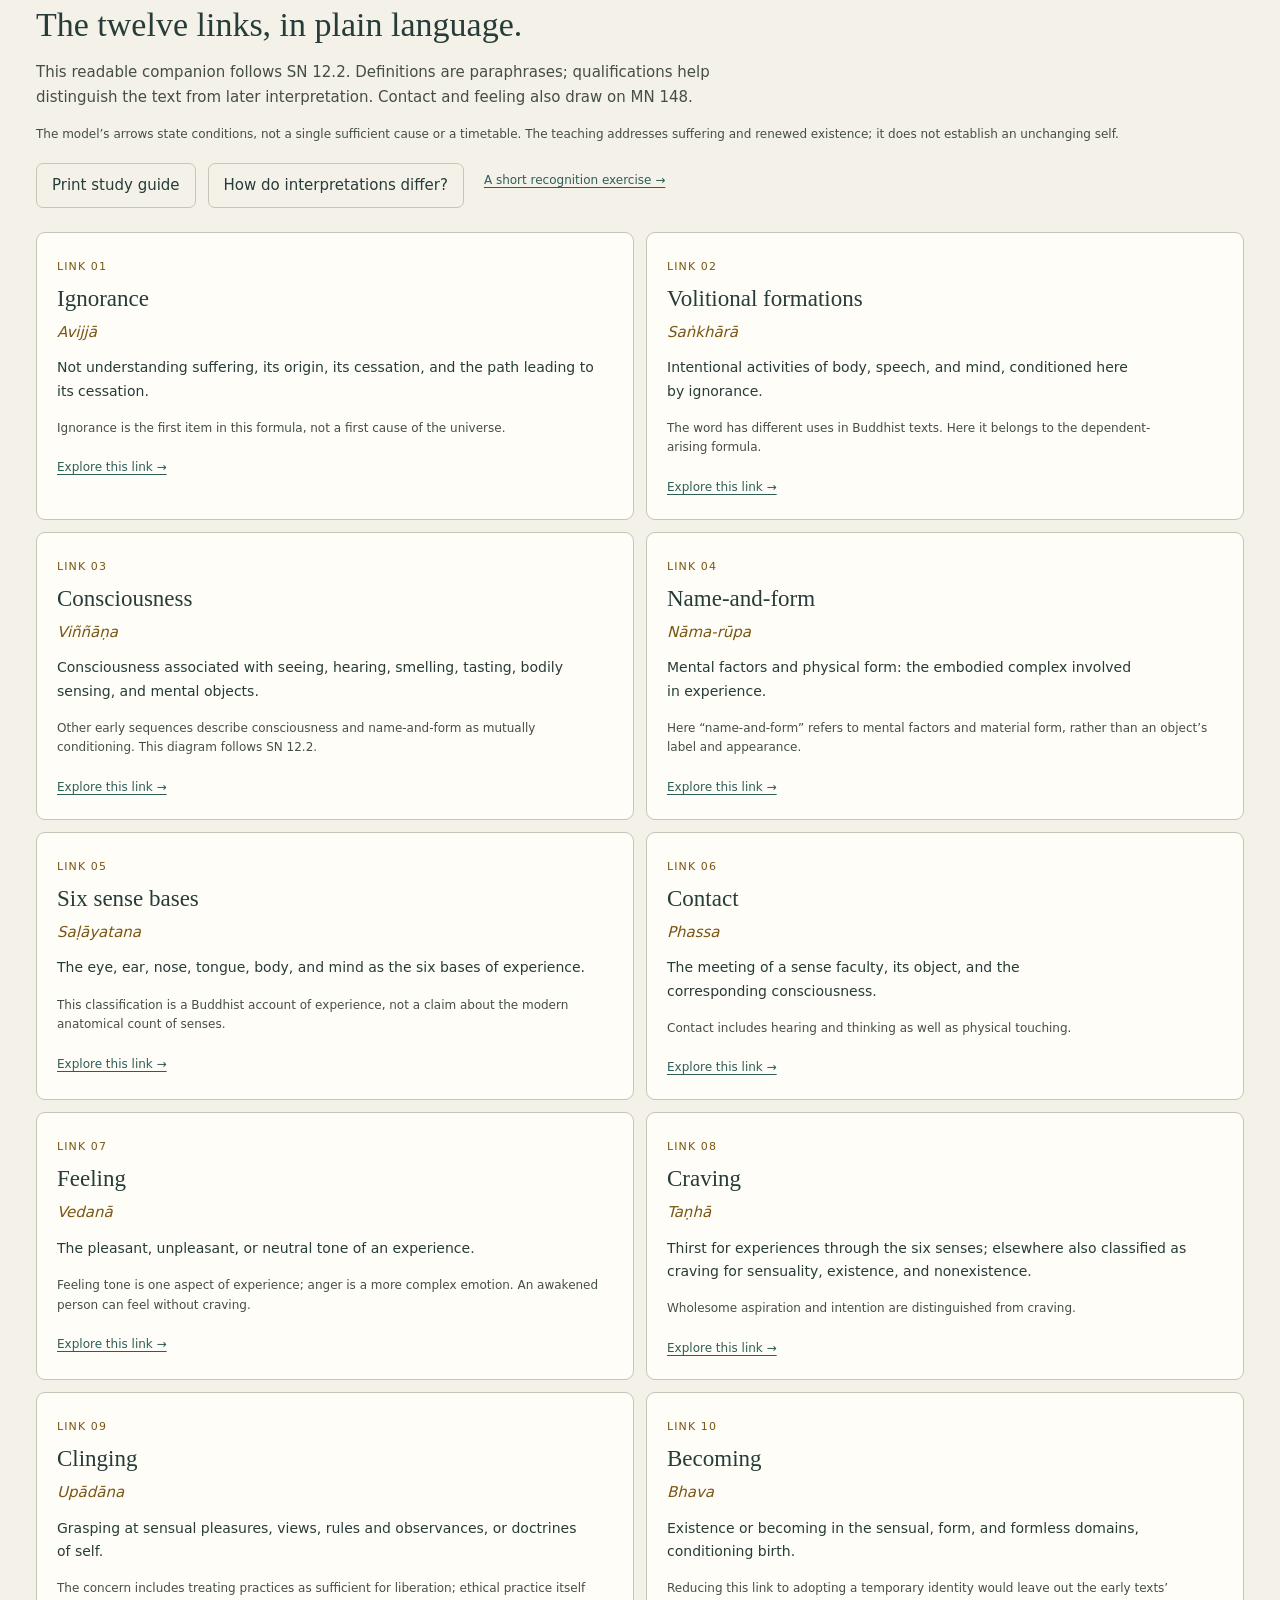
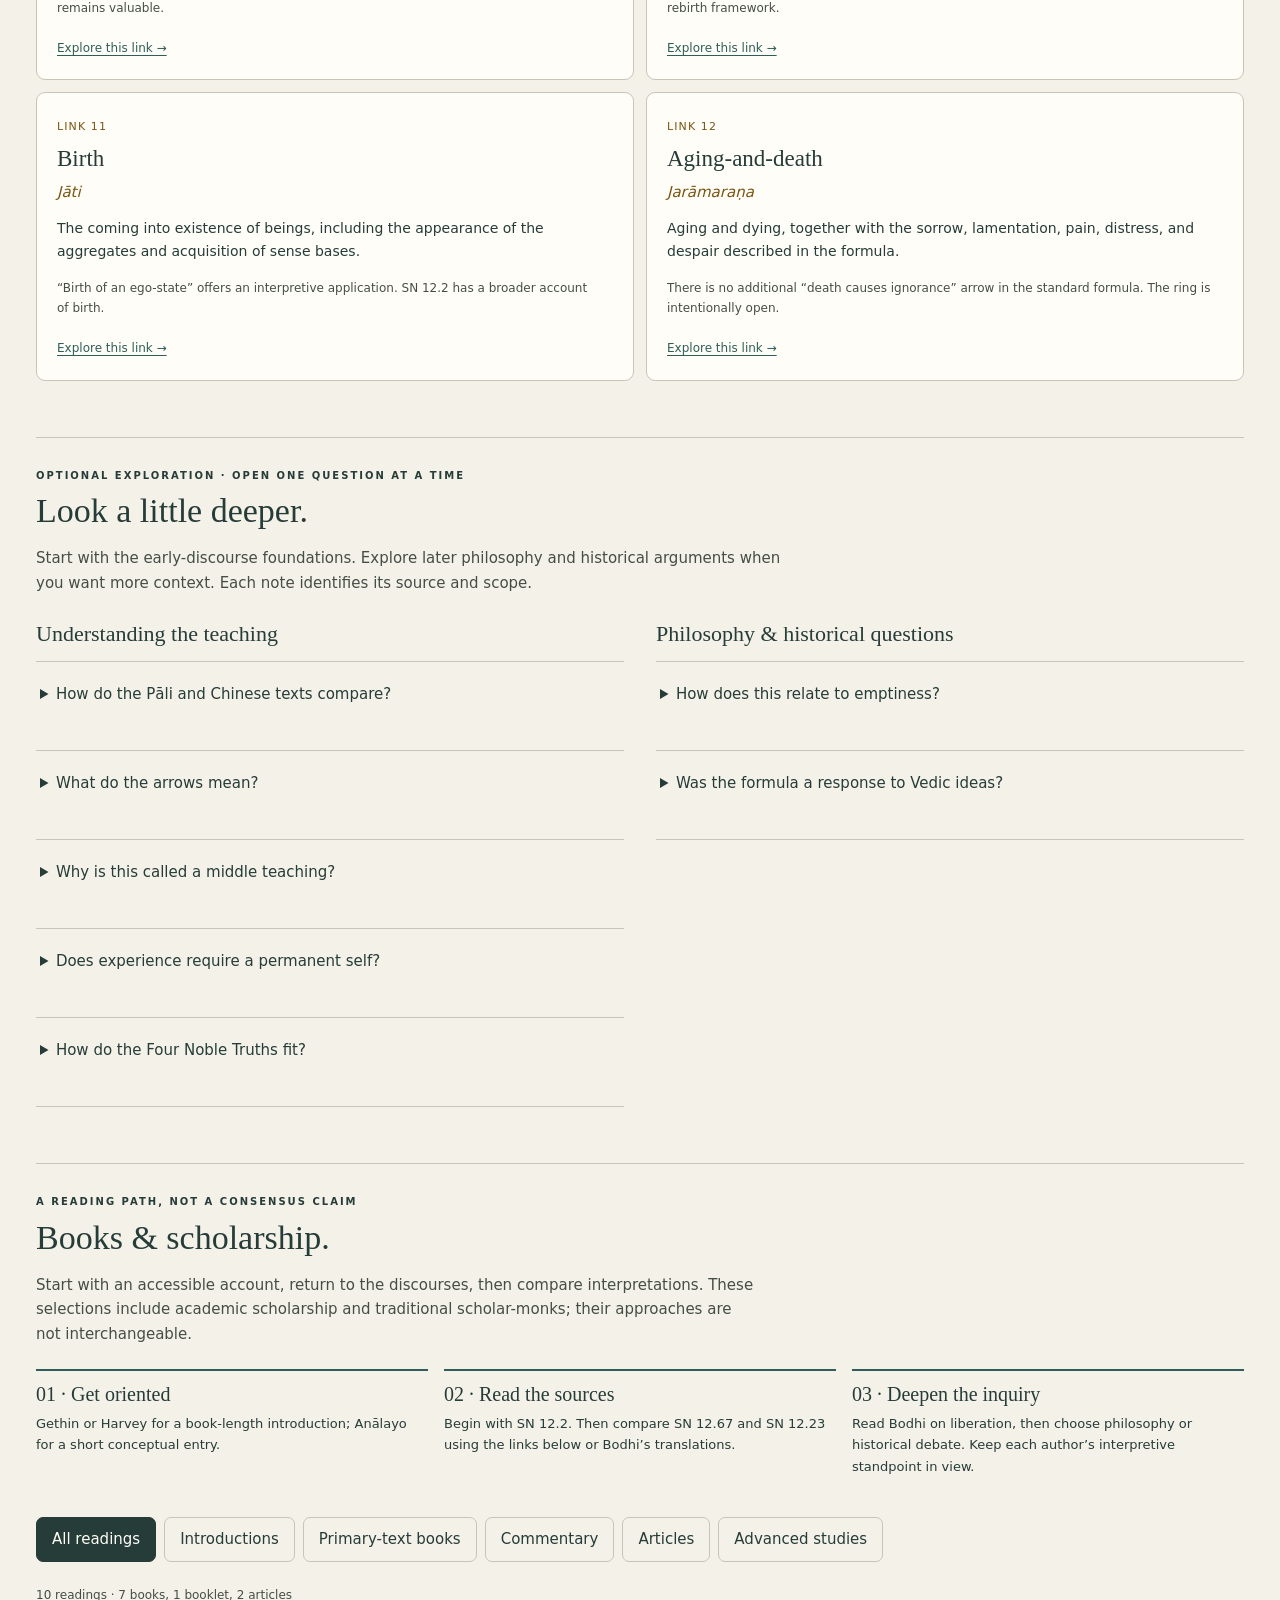
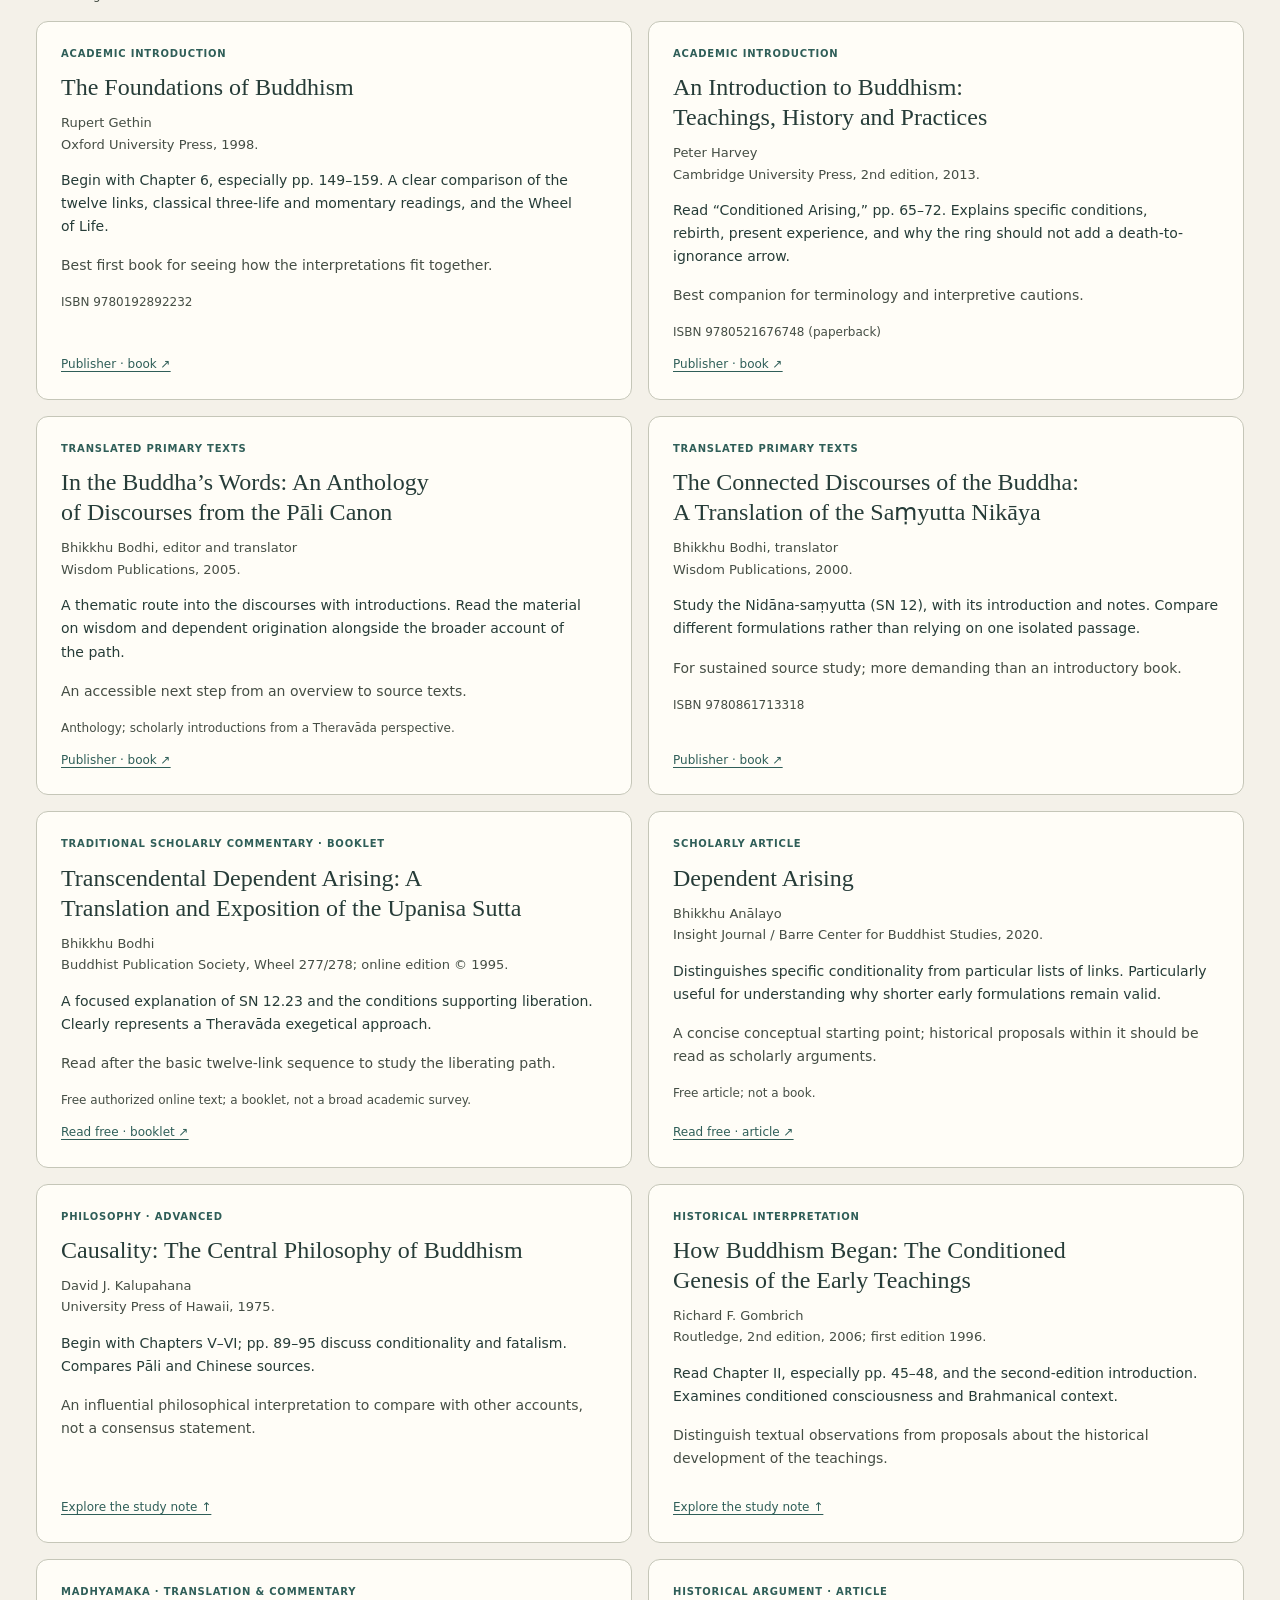
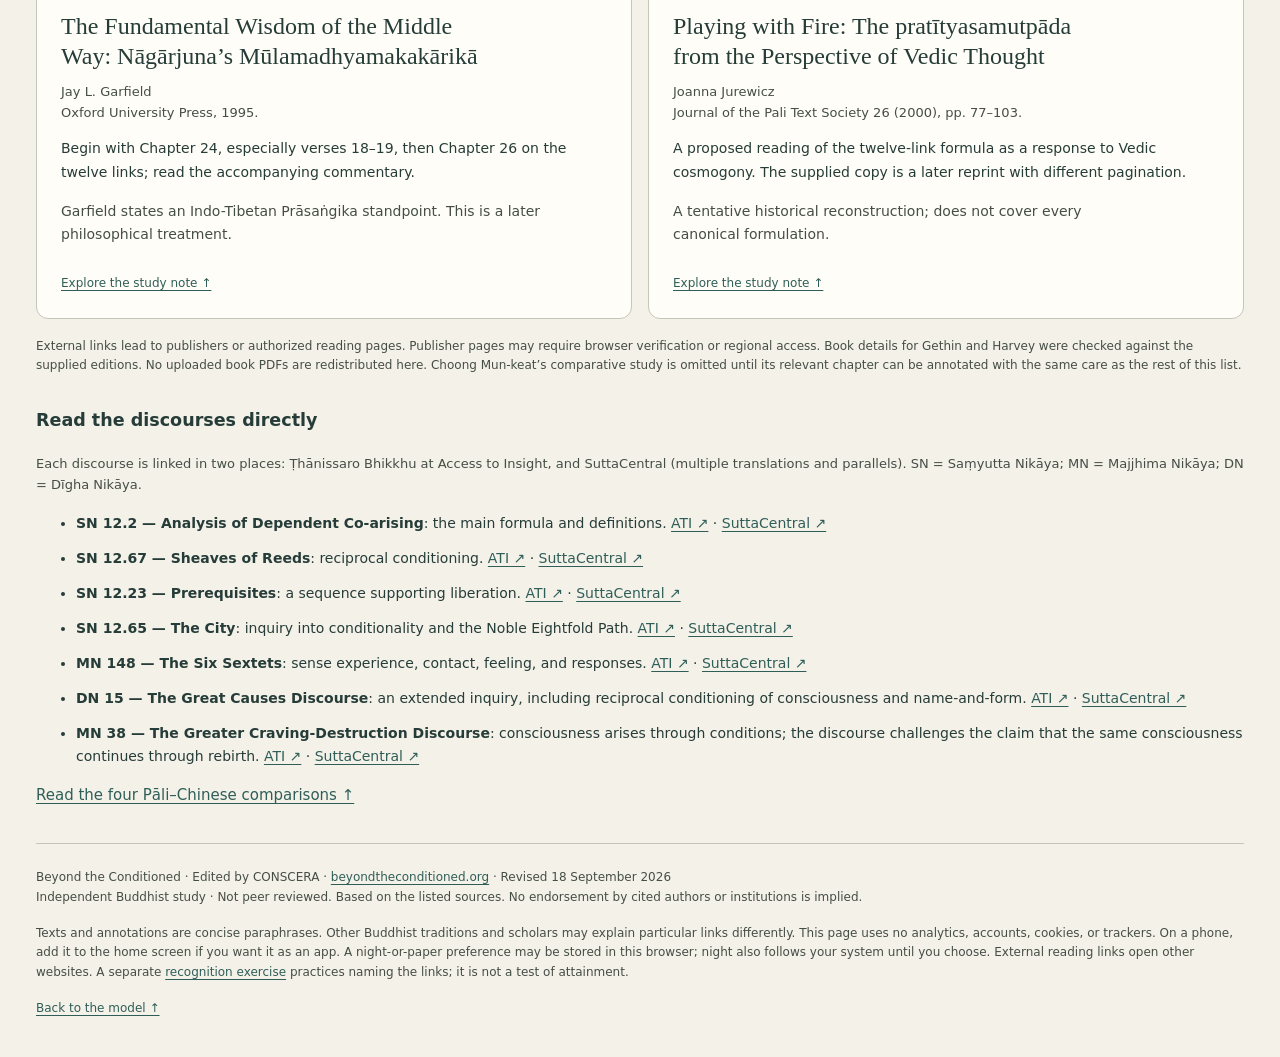
==== commit 7359e8fe: "Make the study installable as a quiet home-screen app Manifest, emblem icons, and an offline cache o" ====
--- a/docs/index.html
+++ b/docs/index.html
@@ -12,6 +12,11 @@
 <link rel="icon" type="image/svg+xml" href="/favicon.svg">
 <link rel="icon" type="image/png" sizes="32x32" href="/favicon-32.png">
 <link rel="apple-touch-icon" href="/apple-touch-icon.png">
+<link rel="manifest" href="/manifest.json">
+<meta name="mobile-web-app-capable" content="yes">
+<meta name="apple-mobile-web-app-capable" content="yes">
+<meta name="apple-mobile-web-app-title" content="Beyond the Conditioned">
+<meta name="apple-mobile-web-app-status-bar-style" content="default">
 <meta property="og:title" content="Beyond the Conditioned — Dependent Arising">
 <meta property="og:description" content="An interactive study of the twelve links. Early discourses, a readable guide, and a scholarly reading list.">
 <meta property="og:type" content="website">
@@ -82,10 +87,11 @@
 <li><strong>DN 15 — The Great Causes Discourse</strong>: an extended inquiry, including reciprocal conditioning of consciousness and name-and-form. <a href="https://www.accesstoinsight.org/tipitaka/dn/dn.15.0.than.html" target="_blank" rel="noopener">ATI ↗</a> · <a href="https://suttacentral.net/dn15" target="_blank" rel="noopener">SuttaCentral ↗</a></li>
 <li><strong>MN 38 — The Greater Craving-Destruction Discourse</strong>: consciousness arises through conditions; the discourse challenges the claim that the same consciousness continues through rebirth. <a href="https://www.accesstoinsight.org/tipitaka/mn/mn.038.than.html" target="_blank" rel="noopener">ATI ↗</a> · <a href="https://suttacentral.net/mn38" target="_blank" rel="noopener">SuttaCentral ↗</a></li>
 </ul><p><a href="#study-parallels" data-study="study-parallels">Read the four Pāli–Chinese comparisons ↑</a></p></div>
-</section><footer class="site-footer"><p>Beyond the Conditioned · Edited by CONSCERA · <a href="https://beyondtheconditioned.org/">beyondtheconditioned.org</a> · Revised 18 September 2026<br>Independent Buddhist study · Not peer reviewed. Based on the listed sources. No endorsement by cited authors or institutions is implied.</p><p>Texts and annotations are concise paraphrases. Other Buddhist traditions and scholars may explain particular links differently. This page uses no analytics, accounts, cookies, or trackers. A night-or-paper preference may be stored in this browser; night also follows your system until you choose. External reading links open other websites. A separate <a href="/practice/">recognition exercise</a> practices naming the links; it is not a test of attainment.</p><a href="#main">Back to the model ↑</a></footer>
+</section><footer class="site-footer"><p>Beyond the Conditioned · Edited by CONSCERA · <a href="https://beyondtheconditioned.org/">beyondtheconditioned.org</a> · Revised 18 September 2026<br>Independent Buddhist study · Not peer reviewed. Based on the listed sources. No endorsement by cited authors or institutions is implied.</p><p>Texts and annotations are concise paraphrases. Other Buddhist traditions and scholars may explain particular links differently. This page uses no analytics, accounts, cookies, or trackers. On a phone, add it to the home screen if you want it as an app. A night-or-paper preference may be stored in this browser; night also follows your system until you choose. External reading links open other websites. A separate <a href="/practice/">recognition exercise</a> practices naming the links; it is not a test of attainment.</p><a href="#main">Back to the model ↑</a></footer>
 </main>
 <dialog id="modal" aria-labelledby="modal-title"><div class="modalhead"><div><p class="eyebrow" id="modal-crumb" hidden></p><h2 id="modal-title"></h2></div><button id="close-modal" aria-label="Close dialog">✕</button></div><div class="modalbody" id="modal-body"></div></dialog>
 <noscript><div class="noscript">Enable JavaScript to explore this presentation. The standard sequence is: ignorance → volitional formations → consciousness → name-and-form → six sense bases → contact → feeling → craving → clinging → becoming → birth → aging-and-death. SN 12.2 also presents the cessation of this sequence.</div></noscript>
 <script src="/init.js"></script>
+<script src="/pwa-register.js"></script>
 </body>
 </html>
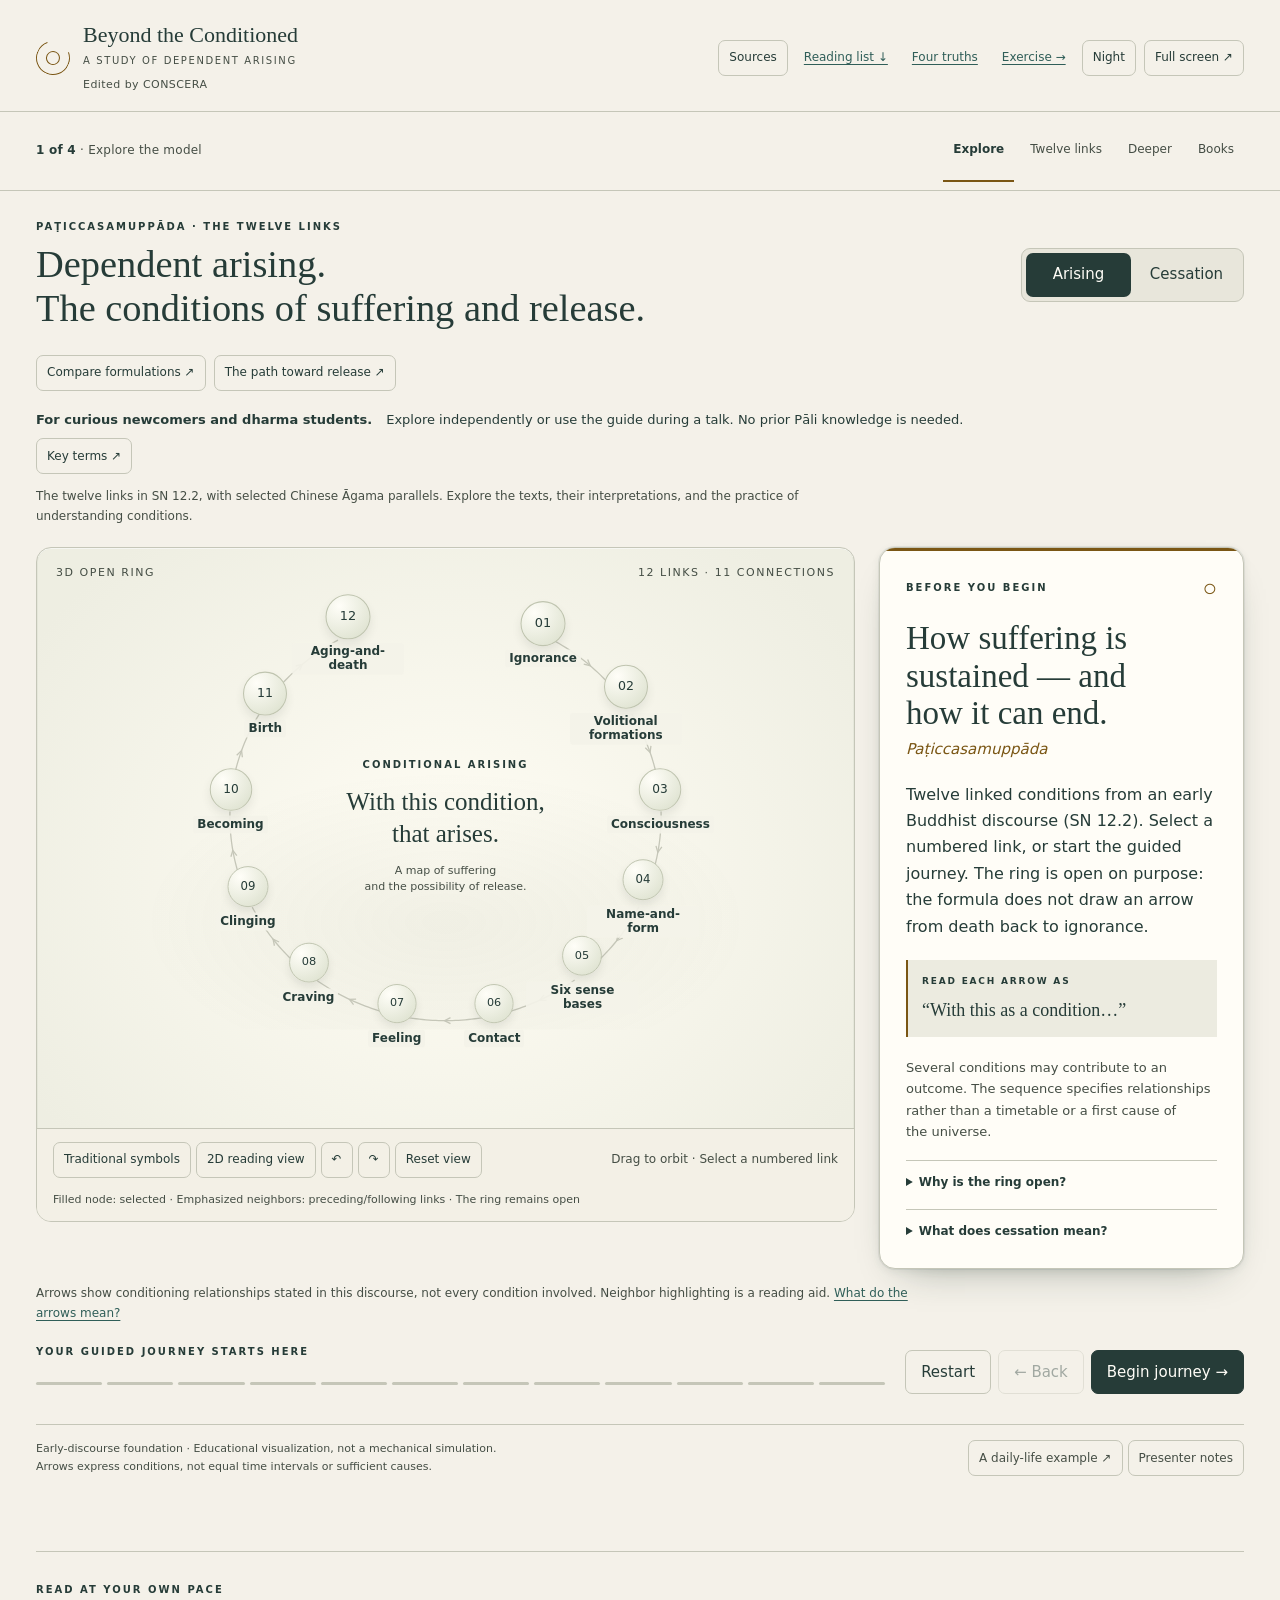
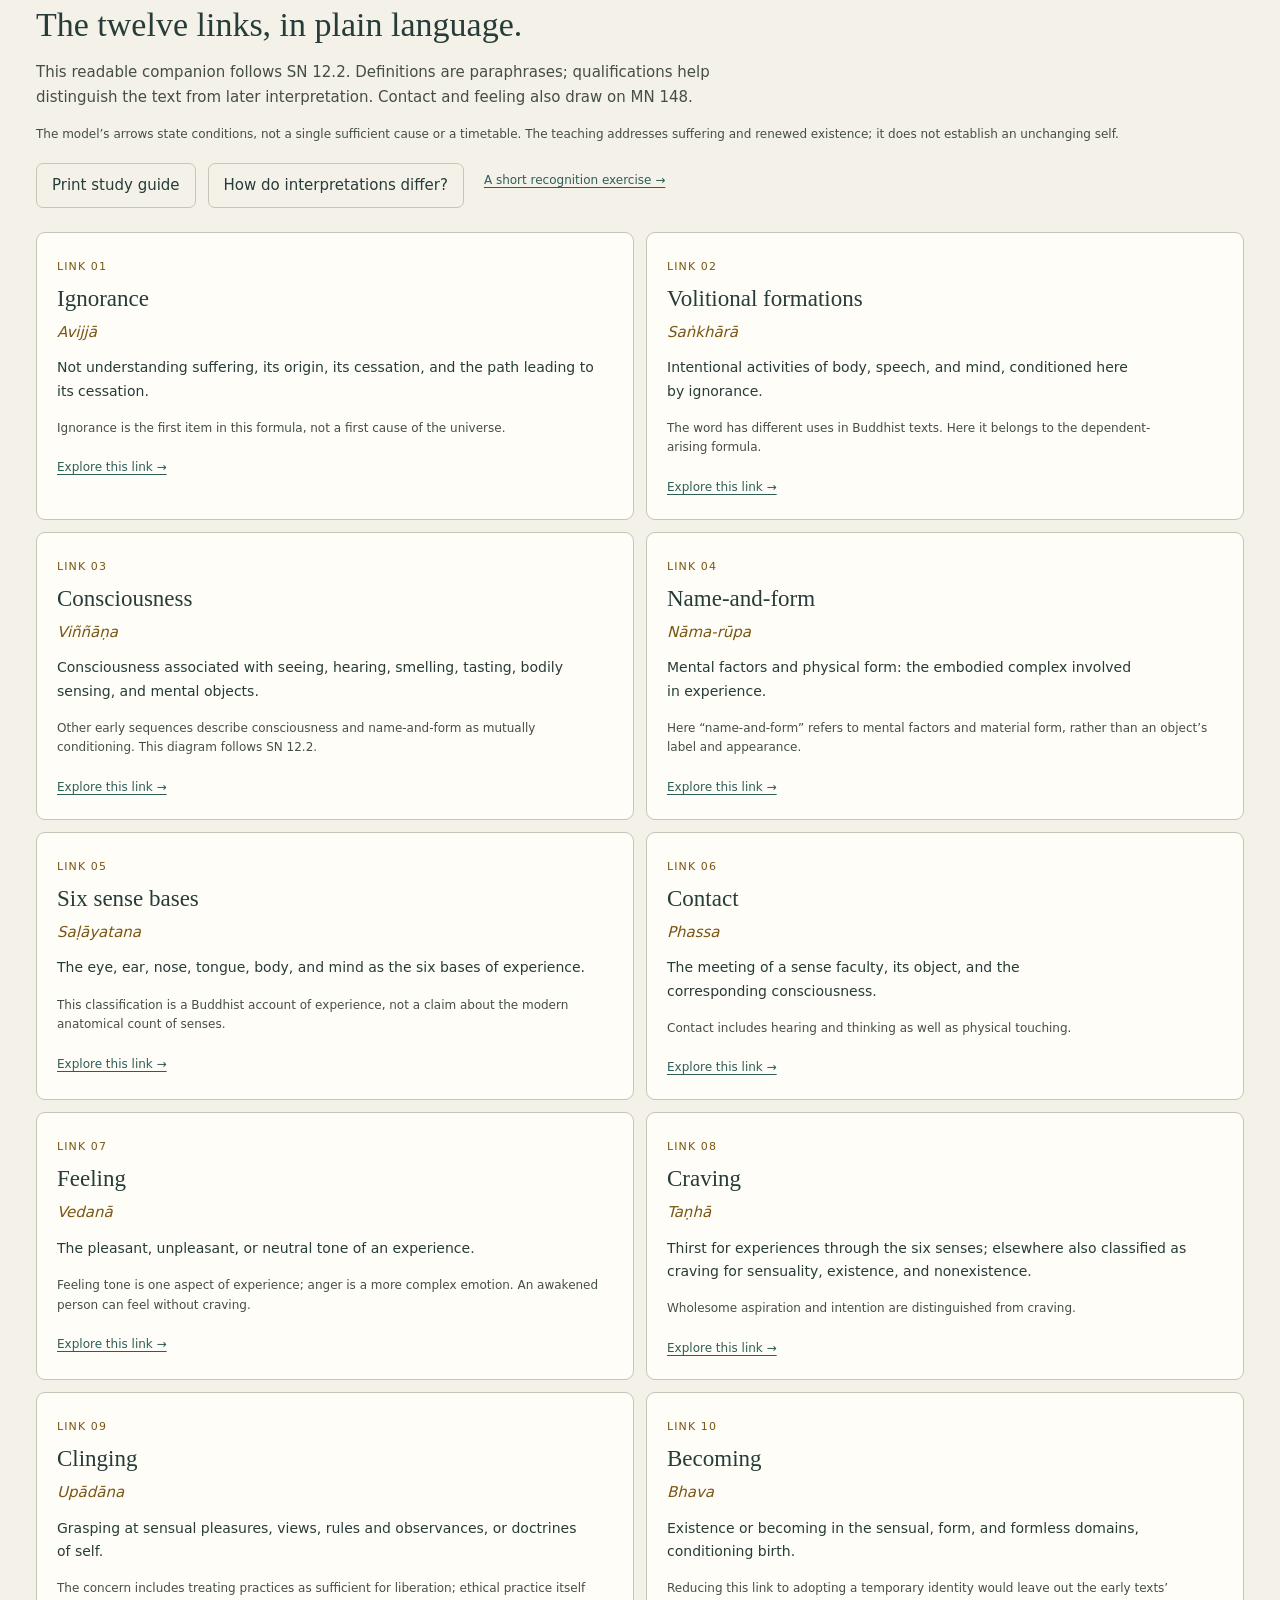
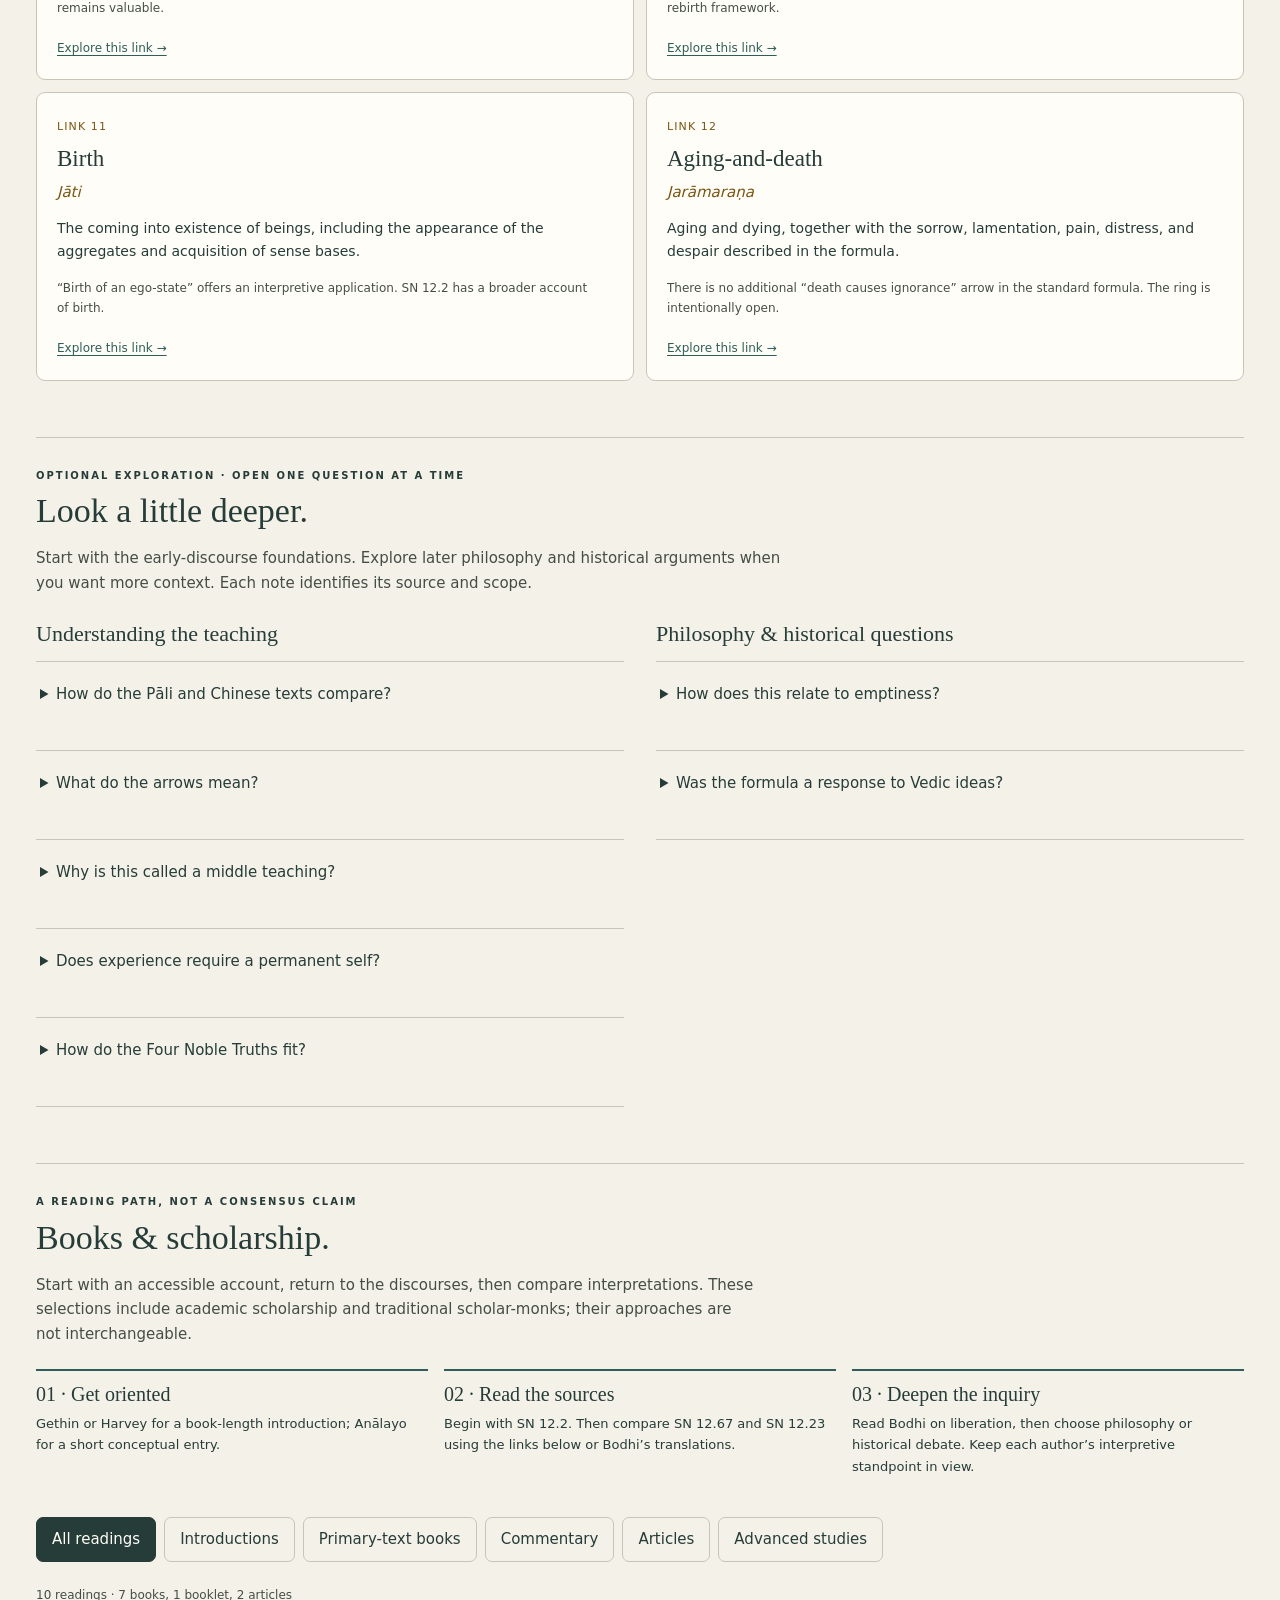
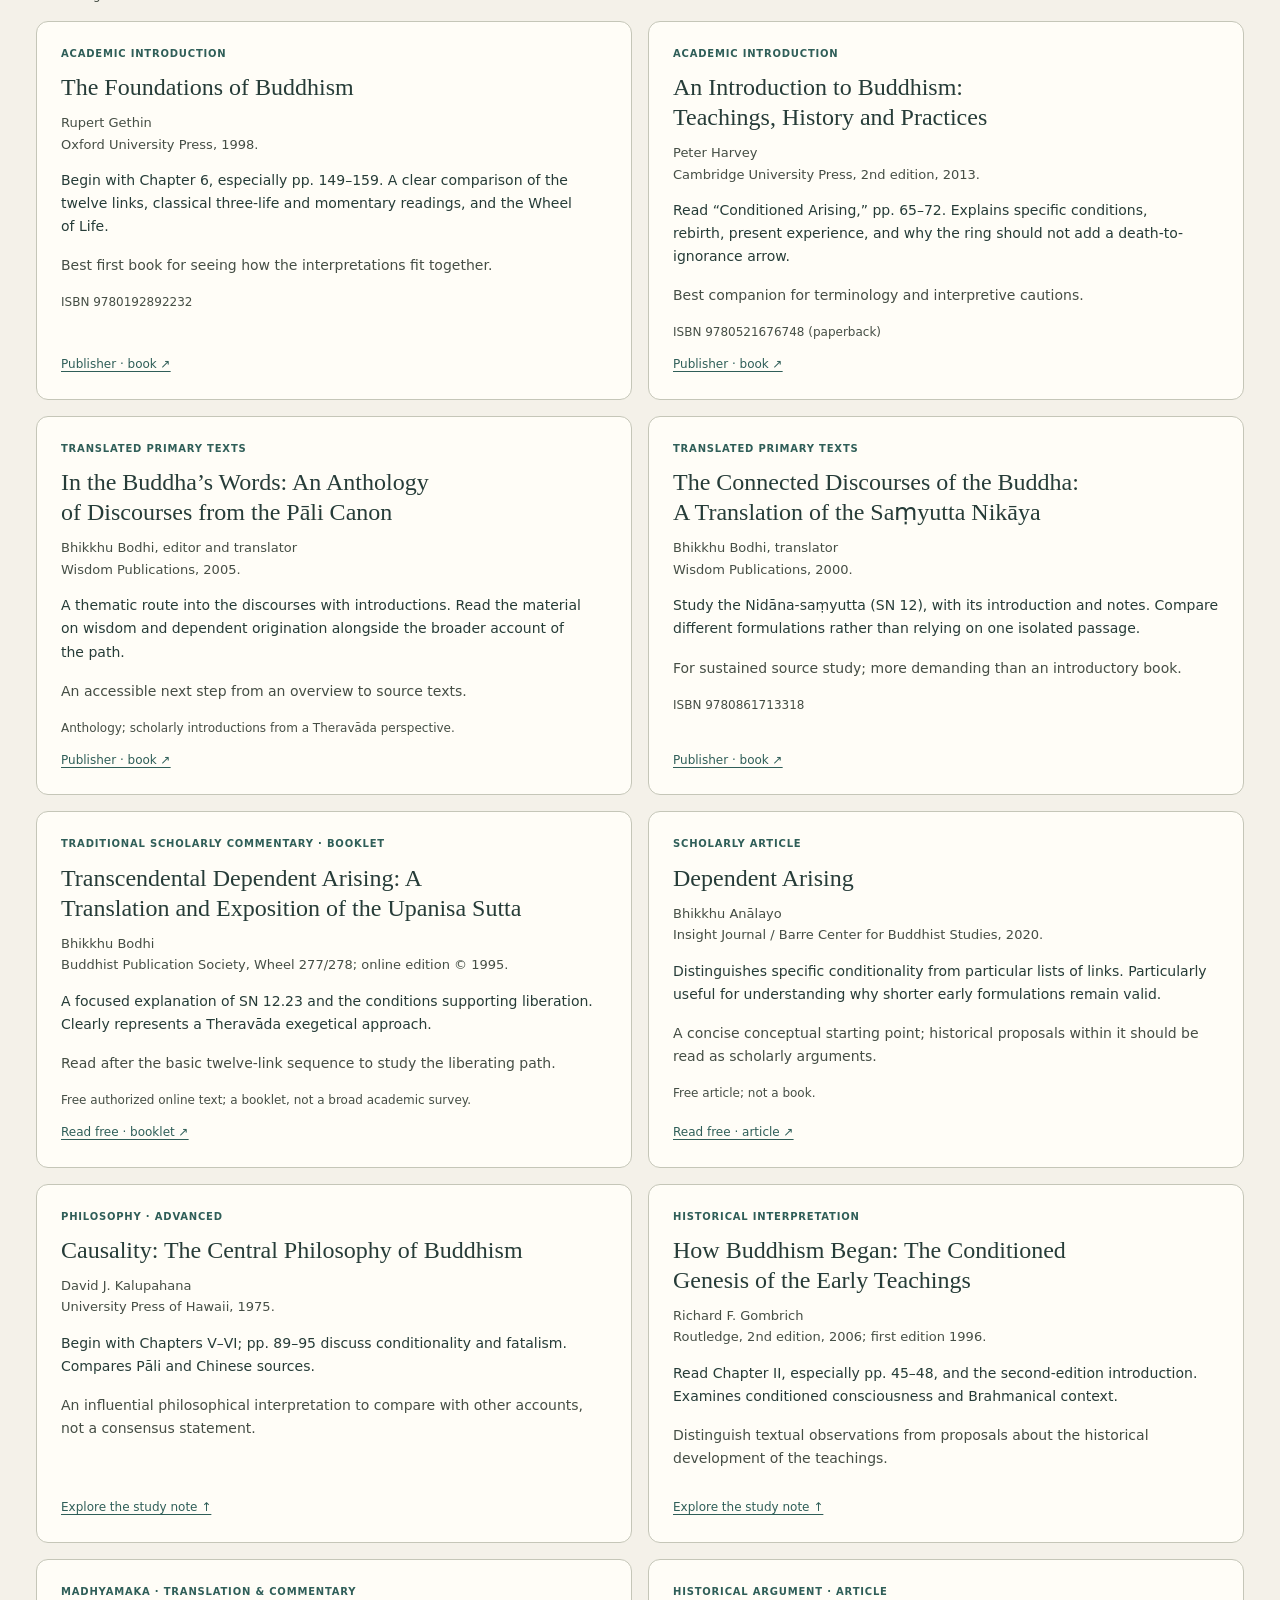
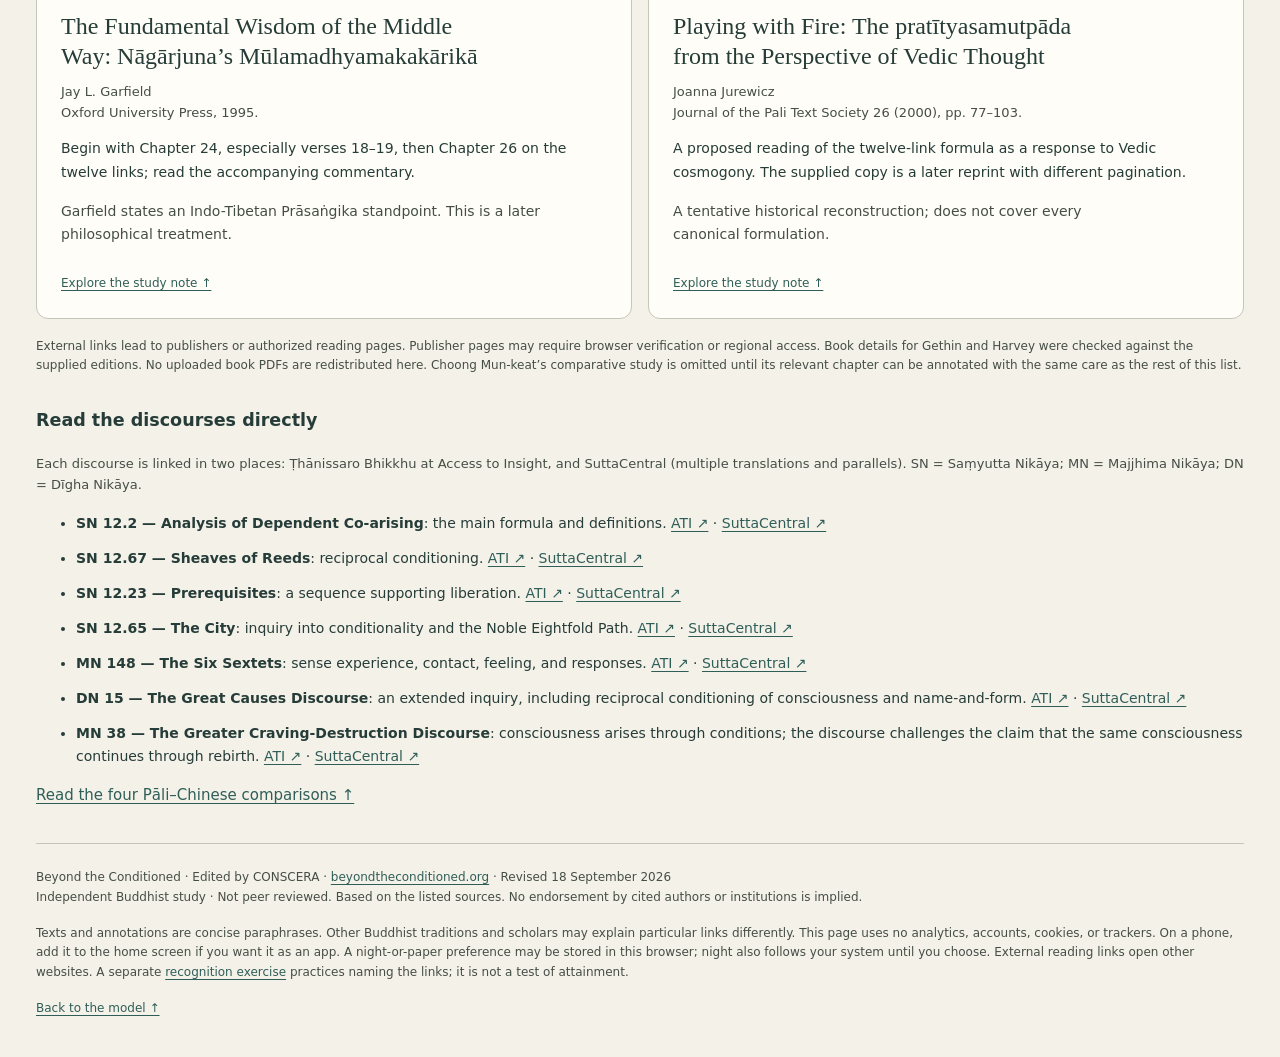
==== commit 88157275: "Add a Four Noble Truths reading beside the twelve-link study Warmer paper, gold for the four tasks. " ====
--- a/docs/index.html
+++ b/docs/index.html
@@ -36,7 +36,7 @@
 </head>
 <body>
 <a class="skip-link" href="#main">Skip to study content</a>
-<header><div class="brand"><div class="emblem" aria-hidden="true"></div><div><div class="brand-name">Beyond the Conditioned</div><small>A STUDY OF DEPENDENT ARISING</small><div class="byline">Edited by CONSCERA</div></div></div><nav class="header-actions" aria-label="Study"><button class="small" id="sources">Sources</button><a class="header-reading" href="#further-reading">Reading list ↓</a><a class="header-reading" href="/practice/">Exercise →</a><button class="small" id="theme-toggle" type="button" aria-pressed="false" title="Paper is the default study palette. Switch to a night palette for low light.">Night</button><button class="small fullscreen" id="fullscreen">Full screen ↗</button></nav></header>
+<header><div class="brand"><div class="emblem" aria-hidden="true"></div><div><div class="brand-name">Beyond the Conditioned</div><small>A STUDY OF DEPENDENT ARISING</small><div class="byline">Edited by CONSCERA</div></div></div><nav class="header-actions" aria-label="Study"><button class="small" id="sources">Sources</button><a class="header-reading" href="#further-reading">Reading list ↓</a><a class="header-reading" href="/truths/">Four truths</a><a class="header-reading" href="/practice/">Exercise →</a><button class="small" id="theme-toggle" type="button" aria-pressed="false" title="Paper is the default study palette. Switch to a night palette for low light.">Night</button><button class="small fullscreen" id="fullscreen">Full screen ↗</button></nav></header>
 <nav class="toc-progress" id="toc-progress" aria-label="Place in this page">
 <p class="toc-copy"><strong id="toc-index">1 of 4</strong><span aria-hidden="true"> · </span><span id="toc-name">Explore the model</span></p>
 <ol class="toc-dots">
@@ -72,7 +72,7 @@
 <details class="study-topic" id="study-arrows"><summary>What do the arrows mean?</summary><div class="study-body"><p class="study-crumb">Study deeper · What the arrows mean</p><div class="eyebrow">Scholarly explanation of early discourses</div><p>Read each arrow as “with this as a condition.” The diagram selects relationships for study; several conditions may be involved, and the spacing carries no temporal measure.</p><p>Bodhi explains that the discourses include mutual support and other forms of conditionality. His introduction discusses variants that connect the factors differently. The relationships are more complex than a row of independent objects knocking one another over.</p><p>The open ring preserves the sequence in SN 12.2. Neighboring highlights guide your reading while leaving other conditioning relationships outside this view.</p><p>Kalupahana’s philosophical account distinguishes conditionality from fatalism: the conditions matter. It should be read as an attributed interpretation, not as a resolution of every debate about causation or free will.</p><p class="review-note">Bodhi, <em>Connected Discourses</em> (2000), vol. I, pp. 522–524; Kalupahana, <em>Causality</em> (1975), pp. 89–95. Compare <a href="https://www.accesstoinsight.org/tipitaka/sn/sn12/sn12.067.than.html" target="_blank" rel="noopener">SN 12.67 · ATI ↗</a> · <a href="https://suttacentral.net/sn12.67" target="_blank" rel="noopener">SuttaCentral ↗</a>.</p></div></details>
 <details class="study-topic" id="study-middle"><summary>Why is this called a middle teaching?</summary><div class="study-body"><p class="study-crumb">Study deeper · A middle teaching</p><div class="eyebrow">Early discourse · SN 12.15</div><p>SN 12.15 presents dependent arising between the extremes “everything exists” and “everything does not exist.” It directs attention to arising and cessation rather than attachment to a position about an enduring self.</p><p>Here, “middle” names an understanding of experience through its conditions, rather than a compromise between two opinions.</p><p>Cessation concerns the ending of the conditions sustaining suffering, rather than the destruction of a permanent self.</p><p class="review-note"><a href="https://www.accesstoinsight.org/tipitaka/sn/sn12/sn12.015.than.html" target="_blank" rel="noopener">Read SN 12.15 · ATI ↗</a> · <a href="https://suttacentral.net/sn12.15" target="_blank" rel="noopener">SuttaCentral ↗</a> · Bodhi, <em>Connected Discourses</em>, vol. I, pp. 544–545; introduction, pp. 522–524. This is an introductory paraphrase, not an exhaustive interpretation.</p></div></details>
 <details class="study-topic" id="study-self"><summary>Does experience require a permanent self?</summary><div class="study-body"><p class="study-crumb">Study deeper · Self and conditions</p><div class="eyebrow">Early discourse · SN 12.12</div><p>In SN 12.12, questions such as “Who feels?” are redirected toward the conditions for feeling. The inquiry proceeds through conditions, without positing an unchanging owner behind the process.</p><div class="relation"><div class="eyebrow">A change in the question</div><p>From “Who is the permanent experiencer?” to “With what condition does feeling arise?”</p></div><p>The discourse identifies contact as the condition for feeling. Pain remains real, and conduct and care matter. The inquiry examines experience without assuming an enduring substance that owns it.</p><p class="review-note"><a href="https://www.accesstoinsight.org/tipitaka/sn/sn12/sn12.012.than.html" target="_blank" rel="noopener">Read SN 12.12 · ATI ↗</a> · <a href="https://suttacentral.net/sn12.12" target="_blank" rel="noopener">SuttaCentral ↗</a> · Bodhi, <em>Connected Discourses</em>, vol. I, pp. 541–542, and introduction, p. 524. The question shift above is an explanatory paraphrase.</p></div></details>
-<details class="study-topic" id="study-truths"><summary>How do the Four Noble Truths fit?</summary><div class="study-body"><p class="study-crumb">Study deeper · Four Noble Truths</p><div class="eyebrow">Early-discourse framework · scholarly explanation</div><p>Bodhi connects the arising and cessation sequences with the second and third noble truths. The wider framework explains the purpose of studying these conditions.</p><dl class="truth-list"><dt>1 · Suffering</dt><dd>What is to be understood.</dd><dt>2 · Its origin</dt><dd>The sustaining conditions investigated in the arising sequence.</dd><dt>3 · Its cessation</dt><dd>The ending of suffering through the ending of its sustaining conditions.</dd><dt>4 · The path</dt><dd>The practice cultivated toward cessation: the Noble Eightfold Path.</dd></dl><p>The Upanisā sequence describes conditions supporting liberation. It complements the Eightfold Path while retaining its own name and distinct list of factors.</p><div class="study-actions"><button class="small" data-study-mode="arising">Explore arising ↑</button><button class="small" data-study-mode="cessation">Explore cessation ↑</button><button class="small" id="deeper-path">Explore supporting conditions</button></div><p class="review-note">Bodhi, <em>Connected Discourses</em>, vol. I, pp. 522–524; SN 12.43. For the Eightfold Path, <a href="https://www.accesstoinsight.org/tipitaka/sn/sn12/sn12.065.than.html" target="_blank" rel="noopener">SN 12.65 · ATI ↗</a> · <a href="https://suttacentral.net/sn12.65" target="_blank" rel="noopener">SuttaCentral ↗</a>; for the companion sequence, SN 12.23.</p></div></details>
+<details class="study-topic" id="study-truths"><summary>How do the Four Noble Truths fit?</summary><div class="study-body"><p class="study-crumb">Study deeper · Four Noble Truths</p><div class="eyebrow">Early-discourse framework · scholarly explanation</div><p>Bodhi connects the arising and cessation sequences with the second and third noble truths. The wider framework explains the purpose of studying these conditions.</p><dl class="truth-list"><dt>1 · Suffering</dt><dd>What is to be understood.</dd><dt>2 · Its origin</dt><dd>The sustaining conditions investigated in the arising sequence.</dd><dt>3 · Its cessation</dt><dd>The ending of suffering through the ending of its sustaining conditions.</dd><dt>4 · The path</dt><dd>The practice cultivated toward cessation: the Noble Eightfold Path.</dd></dl><p>The Upanisā sequence describes conditions supporting liberation. It complements the Eightfold Path while retaining its own name and distinct list of factors.</p><p><a href="/truths/">Read the four tasks →</a></p><div class="study-actions"><button class="small" data-study-mode="arising">Explore arising ↑</button><button class="small" data-study-mode="cessation">Explore cessation ↑</button><button class="small" id="deeper-path">Explore supporting conditions</button></div><p class="review-note">Bodhi, <em>Connected Discourses</em>, vol. I, pp. 522–524; SN 12.43. For the Eightfold Path, <a href="https://www.accesstoinsight.org/tipitaka/sn/sn12/sn12.065.than.html" target="_blank" rel="noopener">SN 12.65 · ATI ↗</a> · <a href="https://suttacentral.net/sn12.65" target="_blank" rel="noopener">SuttaCentral ↗</a>; for the companion sequence, SN 12.23.</p></div></details>
 </div><div class="study-group"><h3>Philosophy & historical questions</h3>
 <details class="study-topic" id="study-emptiness"><summary>How does this relate to emptiness?</summary><div class="study-body"><p class="study-crumb">Study deeper · Emptiness</p><div class="eyebrow">Madhyamaka · Nāgārjuna through Garfield</div><p>In <em>Mūlamadhyamakakārikā</em> 24.18–19, Nāgārjuna connects dependent arising, emptiness, and dependent designation. In Garfield’s interpretation, things exist conventionally and function through dependence, without an independent, intrinsic nature.</p><p>Dependence makes change and practice intelligible. If suffering possessed a fixed, independent nature, its cessation would be impossible. Emptiness names this absence of intrinsic nature, not a hidden substance or permanent foundation beneath appearances.</p><p>Chapter 26 returns explicitly to the twelve links and liberation. This is a later Madhyamaka philosophical treatment, not a substitute for the wording of SN 12.2.</p><p class="review-note">Jay L. Garfield, <em>The Fundamental Wisdom of the Middle Way</em> (1995), Chapter 24, especially verses 18–19 and their commentary; Chapter 26. Garfield’s preface identifies his Indo-Tibetan Prāsaṅgika interpretive standpoint. Other readings exist.</p><a href="#book-garfield">Find this book in the reading list ↓</a></div></details>
 <details class="study-topic" id="study-history"><summary>Was the formula a response to Vedic ideas?</summary><div class="study-body"><p class="study-crumb">Study deeper · Historical questions</p><div class="eyebrow">Historical reconstruction · scholarly argument</div><p>Joanna Jurewicz proposes that the twelve-link formula reworks Vedic accounts of creation while rejecting their assumption of an underlying self. Her paper compares the sequence and its terminology with earlier Vedic material.</p><p>She offers a tentative reconstruction with a limited scope: some canonical formulations fall outside her treatment. Read it as a historical argument, distinct from an established definition or the Buddha’s own recorded explanation.</p><p>Richard Gombrich endorses her proposal in his second-edition introduction. This is an endorsement of her argument, rather than independent confirmation. His Chapter II also discusses conditioned consciousness and the teachings’ Brahmanical context.</p><h4>Read with two questions</h4><p>What evidence supports the historical connection? What remains an inference about the teaching’s original setting?</p><p class="review-note">Jurewicz, “Playing with Fire,” <em>Journal of the Pali Text Society</em> 26 (2000), pp. 77–103. Gombrich, <em>How Buddhism Began</em>, 2nd edition, introduction and Chapter II.</p><a href="#book-jurewicz">Find these readings below ↓</a></div></details>
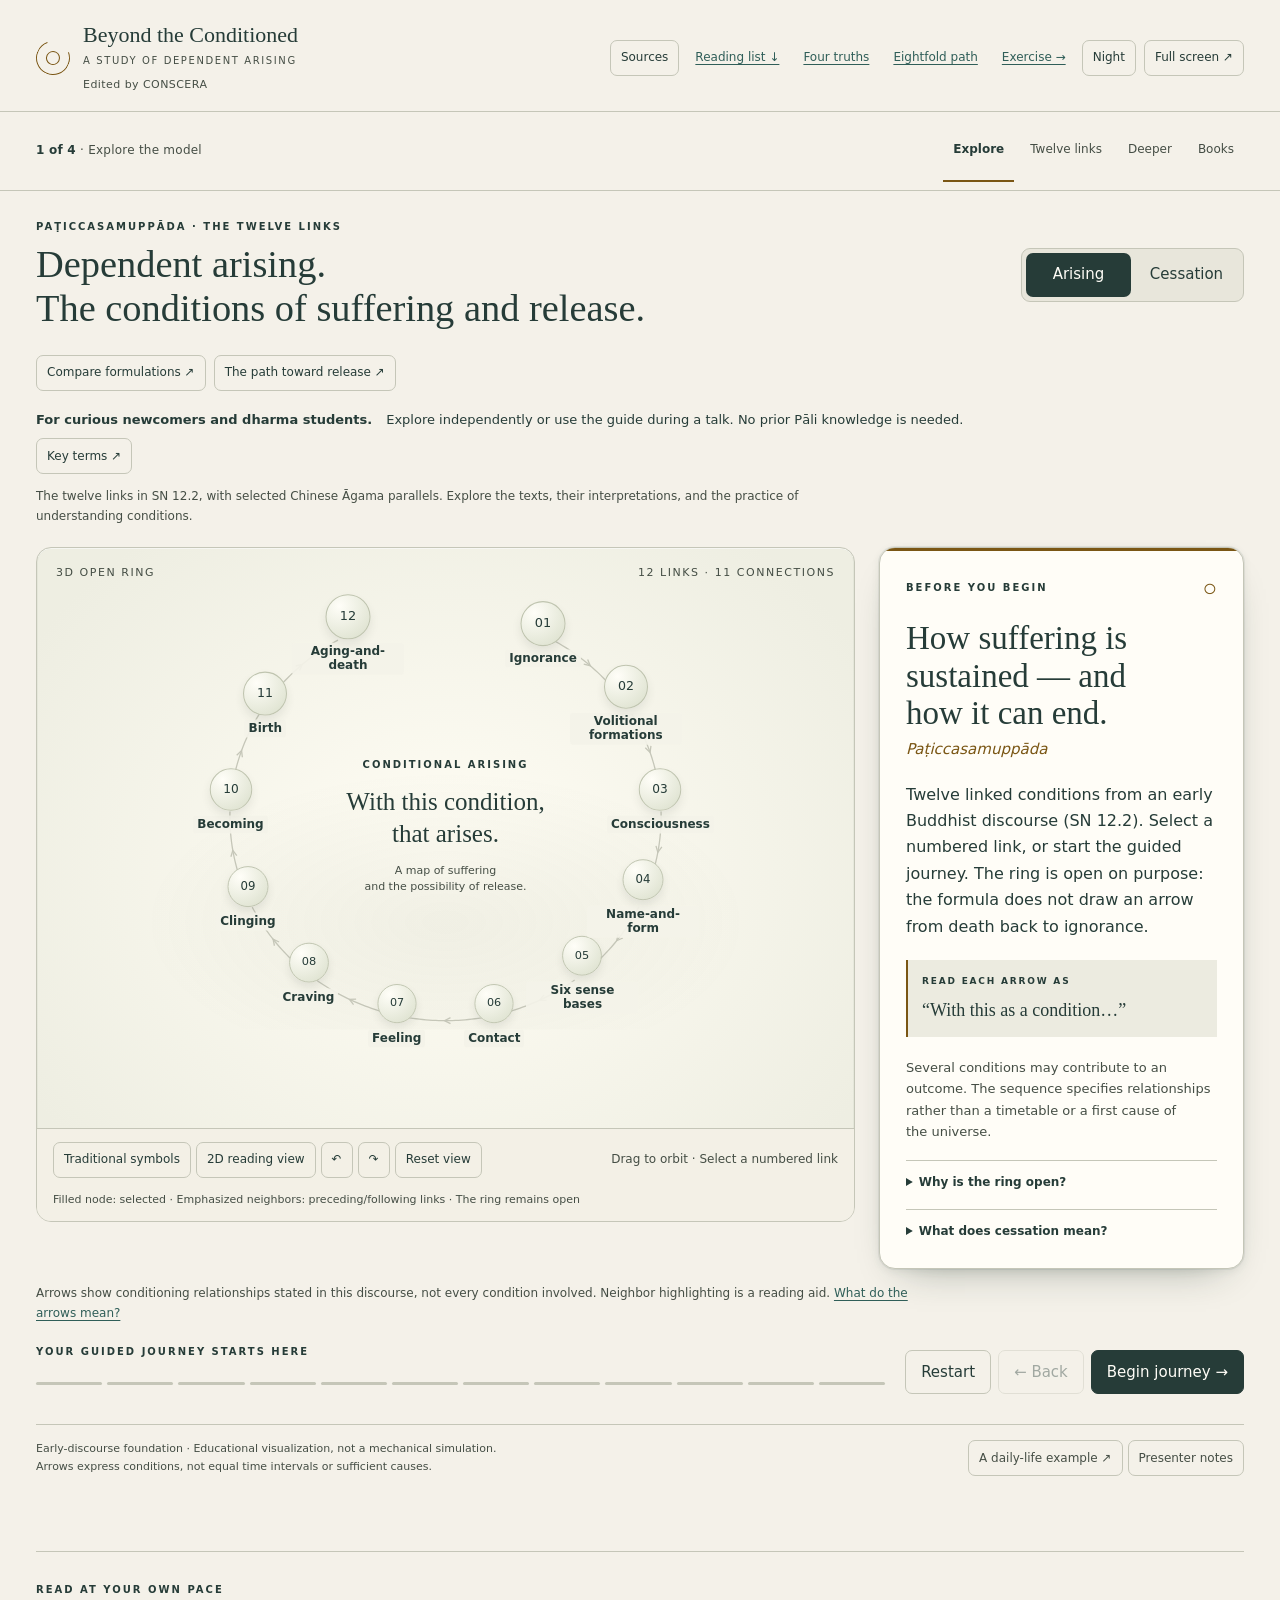
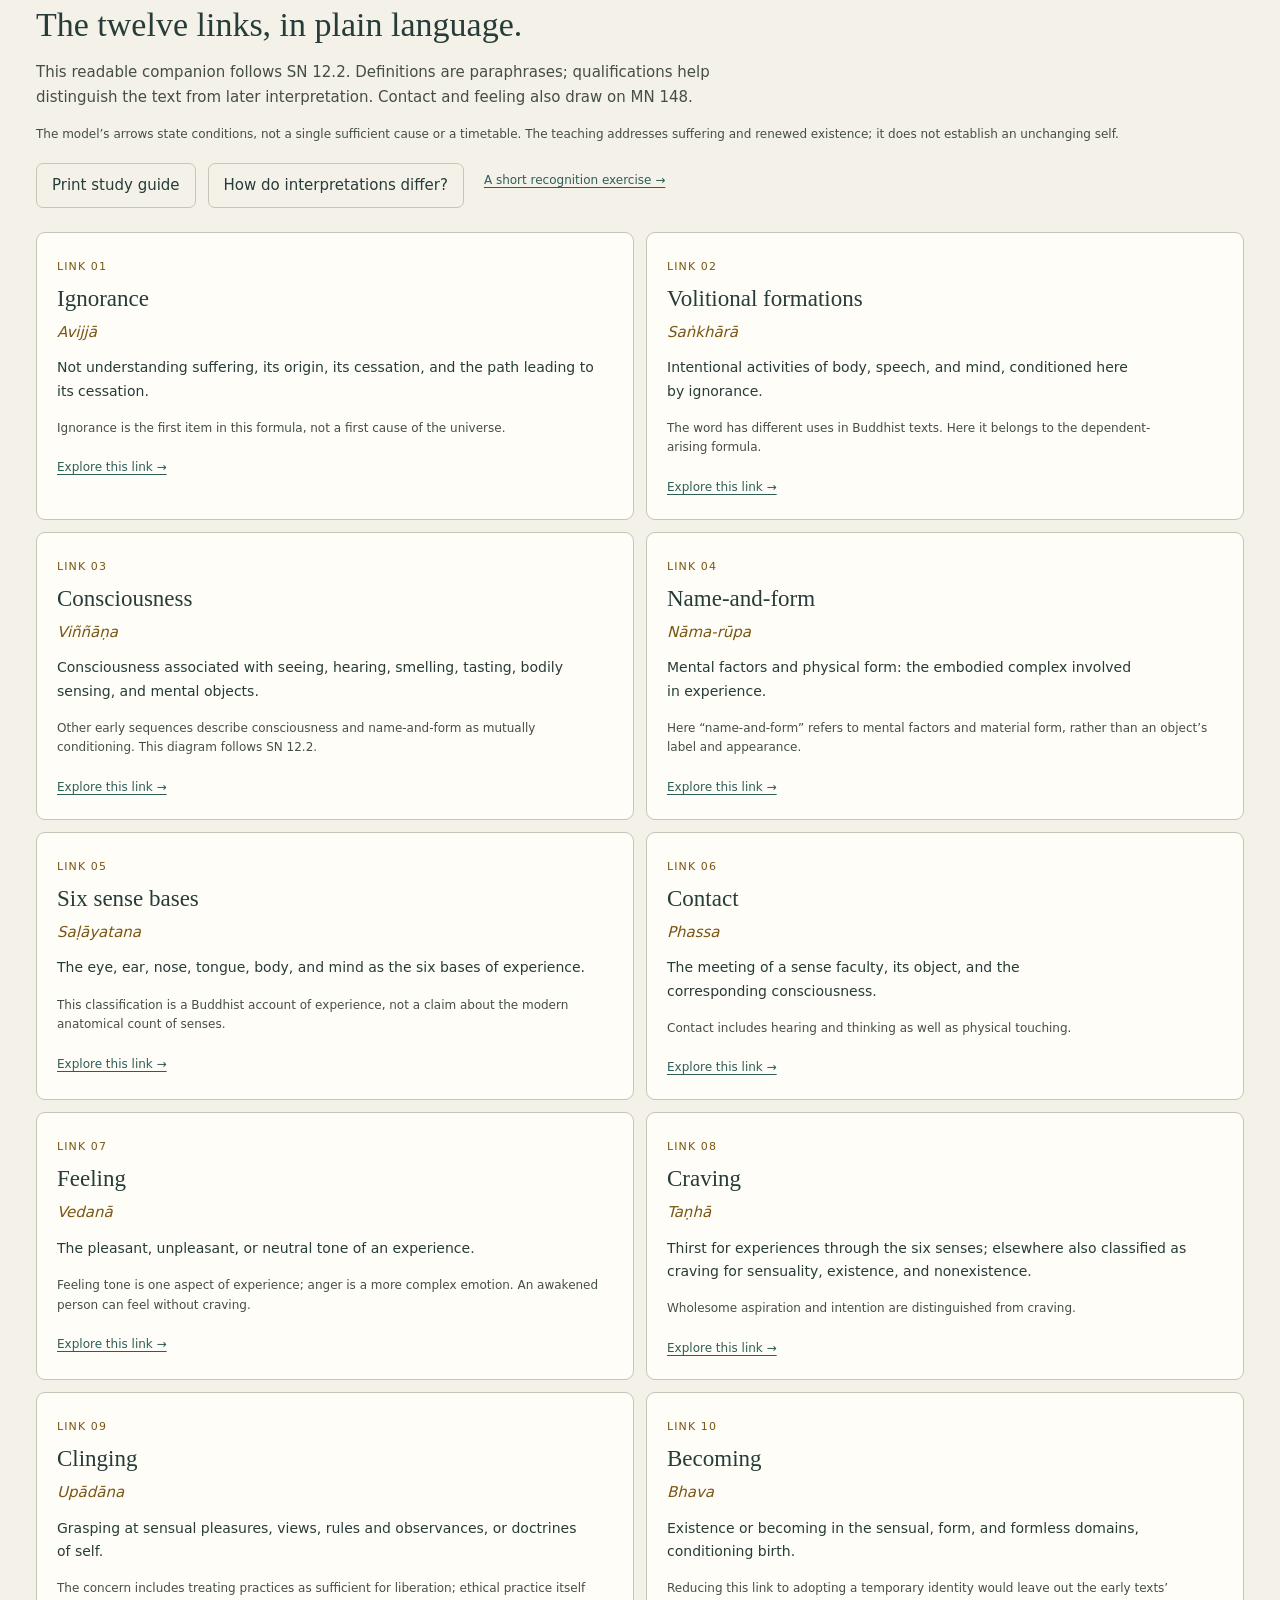
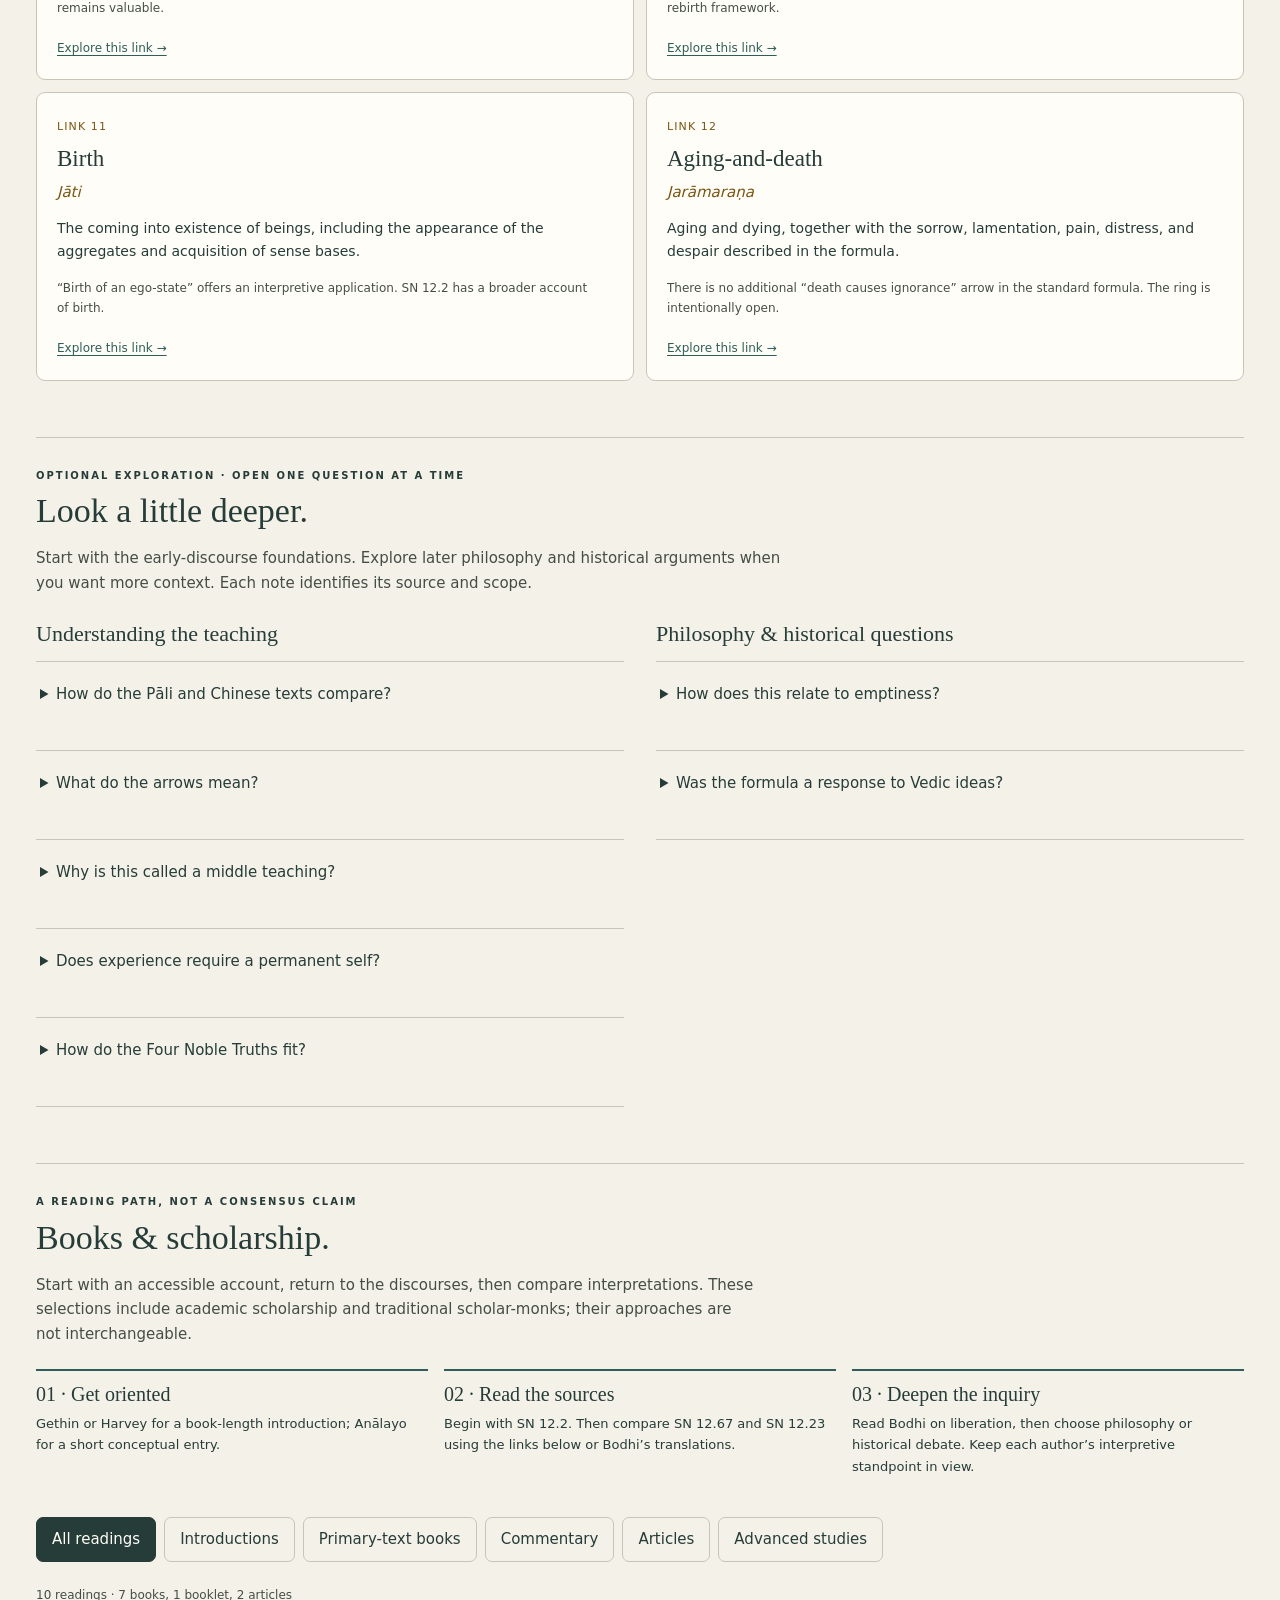
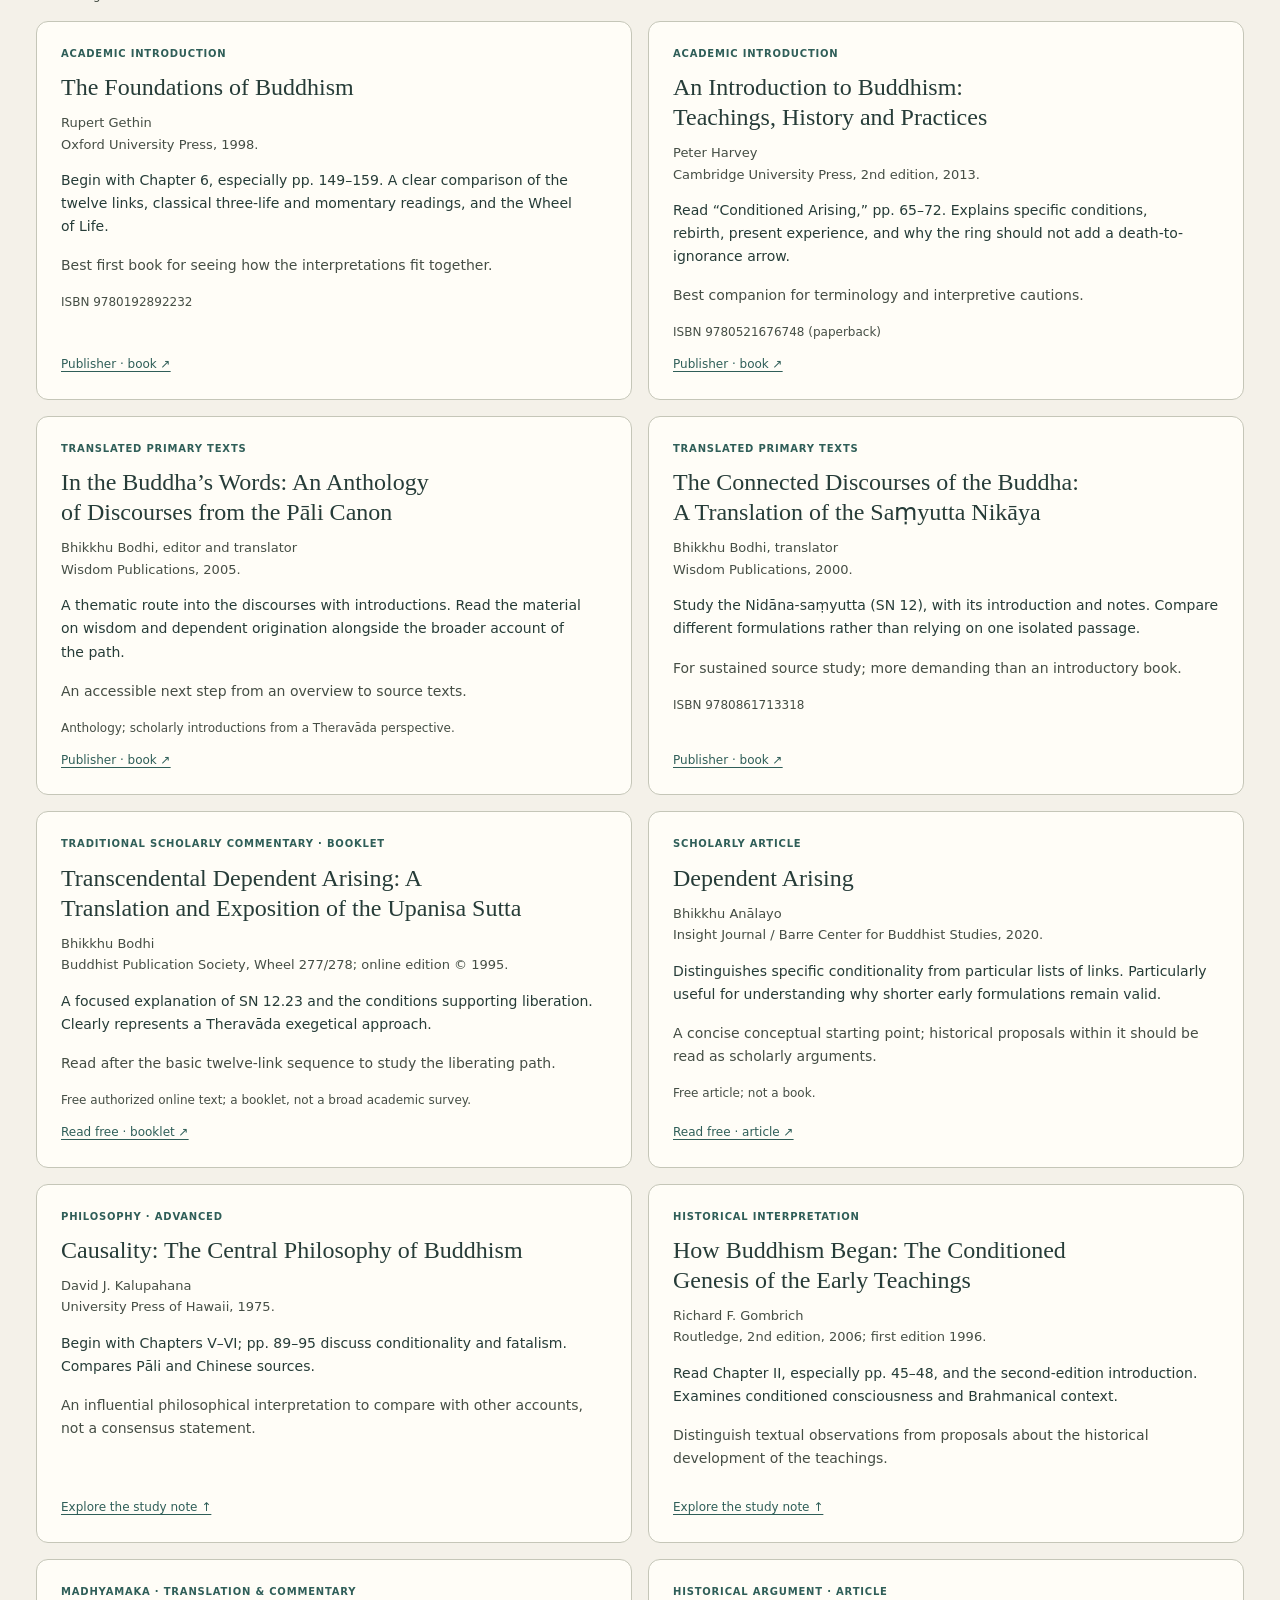
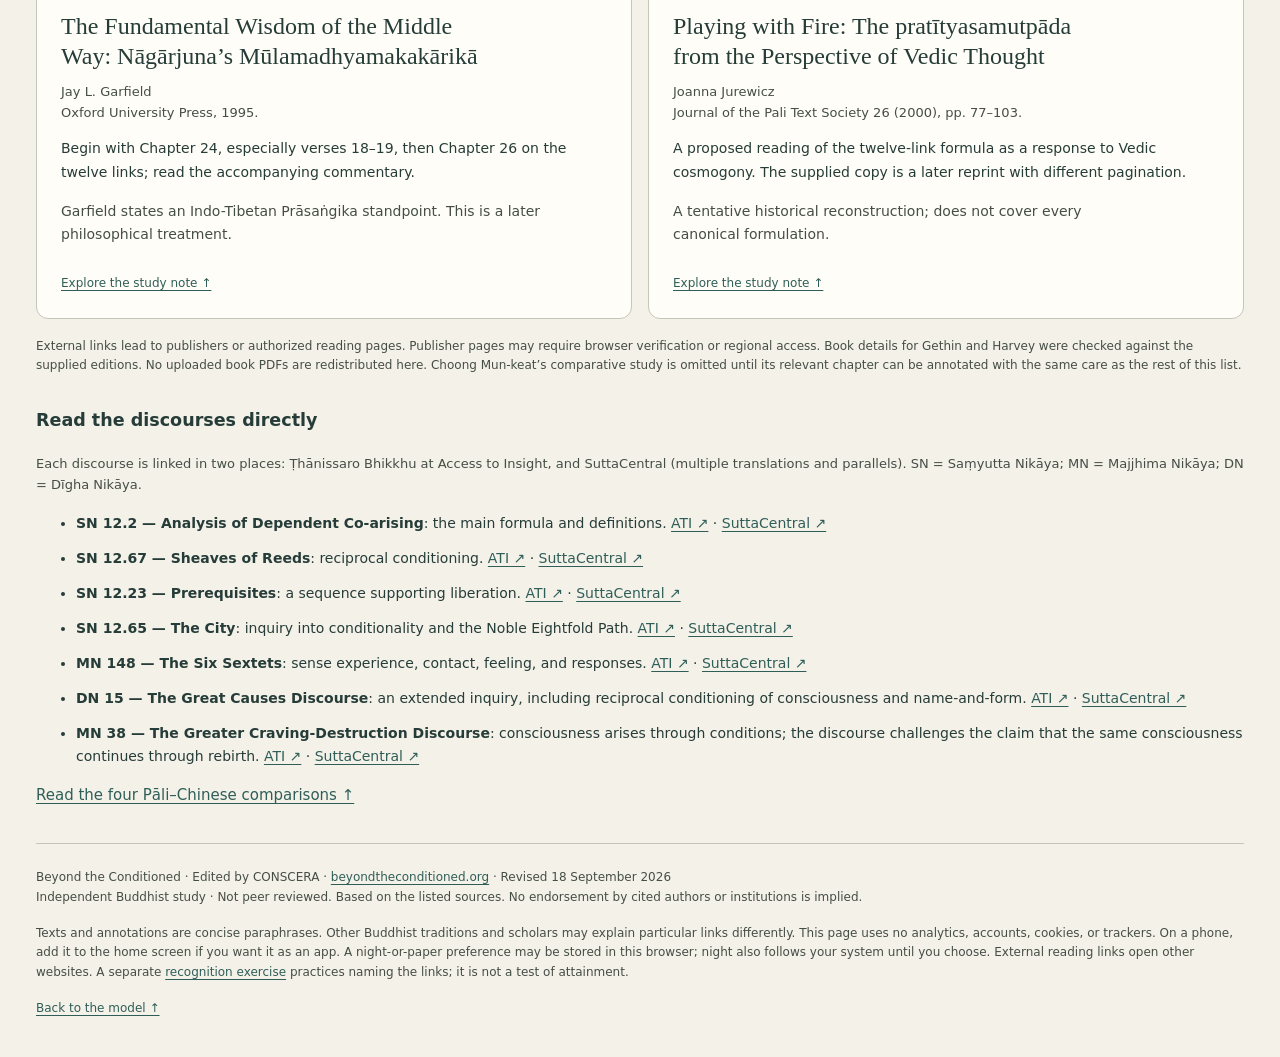
==== commit 5cfdd7ae: "Add the Noble Eightfold Path beside the four truths Sage room for the eight factors. The twelve-link" ====
--- a/docs/index.html
+++ b/docs/index.html
@@ -36,7 +36,7 @@
 </head>
 <body>
 <a class="skip-link" href="#main">Skip to study content</a>
-<header><div class="brand"><div class="emblem" aria-hidden="true"></div><div><div class="brand-name">Beyond the Conditioned</div><small>A STUDY OF DEPENDENT ARISING</small><div class="byline">Edited by CONSCERA</div></div></div><nav class="header-actions" aria-label="Study"><button class="small" id="sources">Sources</button><a class="header-reading" href="#further-reading">Reading list ↓</a><a class="header-reading" href="/truths/">Four truths</a><a class="header-reading" href="/practice/">Exercise →</a><button class="small" id="theme-toggle" type="button" aria-pressed="false" title="Paper is the default study palette. Switch to a night palette for low light.">Night</button><button class="small fullscreen" id="fullscreen">Full screen ↗</button></nav></header>
+<header><div class="brand"><div class="emblem" aria-hidden="true"></div><div><div class="brand-name">Beyond the Conditioned</div><small>A STUDY OF DEPENDENT ARISING</small><div class="byline">Edited by CONSCERA</div></div></div><nav class="header-actions" aria-label="Study"><button class="small" id="sources">Sources</button><a class="header-reading" href="#further-reading">Reading list ↓</a><a class="header-reading" href="/truths/">Four truths</a><a class="header-reading" href="/eightfold/">Eightfold path</a><a class="header-reading" href="/practice/">Exercise →</a><button class="small" id="theme-toggle" type="button" aria-pressed="false" title="Paper is the default study palette. Switch to a night palette for low light.">Night</button><button class="small fullscreen" id="fullscreen">Full screen ↗</button></nav></header>
 <nav class="toc-progress" id="toc-progress" aria-label="Place in this page">
 <p class="toc-copy"><strong id="toc-index">1 of 4</strong><span aria-hidden="true"> · </span><span id="toc-name">Explore the model</span></p>
 <ol class="toc-dots">
@@ -72,7 +72,7 @@
 <details class="study-topic" id="study-arrows"><summary>What do the arrows mean?</summary><div class="study-body"><p class="study-crumb">Study deeper · What the arrows mean</p><div class="eyebrow">Scholarly explanation of early discourses</div><p>Read each arrow as “with this as a condition.” The diagram selects relationships for study; several conditions may be involved, and the spacing carries no temporal measure.</p><p>Bodhi explains that the discourses include mutual support and other forms of conditionality. His introduction discusses variants that connect the factors differently. The relationships are more complex than a row of independent objects knocking one another over.</p><p>The open ring preserves the sequence in SN 12.2. Neighboring highlights guide your reading while leaving other conditioning relationships outside this view.</p><p>Kalupahana’s philosophical account distinguishes conditionality from fatalism: the conditions matter. It should be read as an attributed interpretation, not as a resolution of every debate about causation or free will.</p><p class="review-note">Bodhi, <em>Connected Discourses</em> (2000), vol. I, pp. 522–524; Kalupahana, <em>Causality</em> (1975), pp. 89–95. Compare <a href="https://www.accesstoinsight.org/tipitaka/sn/sn12/sn12.067.than.html" target="_blank" rel="noopener">SN 12.67 · ATI ↗</a> · <a href="https://suttacentral.net/sn12.67" target="_blank" rel="noopener">SuttaCentral ↗</a>.</p></div></details>
 <details class="study-topic" id="study-middle"><summary>Why is this called a middle teaching?</summary><div class="study-body"><p class="study-crumb">Study deeper · A middle teaching</p><div class="eyebrow">Early discourse · SN 12.15</div><p>SN 12.15 presents dependent arising between the extremes “everything exists” and “everything does not exist.” It directs attention to arising and cessation rather than attachment to a position about an enduring self.</p><p>Here, “middle” names an understanding of experience through its conditions, rather than a compromise between two opinions.</p><p>Cessation concerns the ending of the conditions sustaining suffering, rather than the destruction of a permanent self.</p><p class="review-note"><a href="https://www.accesstoinsight.org/tipitaka/sn/sn12/sn12.015.than.html" target="_blank" rel="noopener">Read SN 12.15 · ATI ↗</a> · <a href="https://suttacentral.net/sn12.15" target="_blank" rel="noopener">SuttaCentral ↗</a> · Bodhi, <em>Connected Discourses</em>, vol. I, pp. 544–545; introduction, pp. 522–524. This is an introductory paraphrase, not an exhaustive interpretation.</p></div></details>
 <details class="study-topic" id="study-self"><summary>Does experience require a permanent self?</summary><div class="study-body"><p class="study-crumb">Study deeper · Self and conditions</p><div class="eyebrow">Early discourse · SN 12.12</div><p>In SN 12.12, questions such as “Who feels?” are redirected toward the conditions for feeling. The inquiry proceeds through conditions, without positing an unchanging owner behind the process.</p><div class="relation"><div class="eyebrow">A change in the question</div><p>From “Who is the permanent experiencer?” to “With what condition does feeling arise?”</p></div><p>The discourse identifies contact as the condition for feeling. Pain remains real, and conduct and care matter. The inquiry examines experience without assuming an enduring substance that owns it.</p><p class="review-note"><a href="https://www.accesstoinsight.org/tipitaka/sn/sn12/sn12.012.than.html" target="_blank" rel="noopener">Read SN 12.12 · ATI ↗</a> · <a href="https://suttacentral.net/sn12.12" target="_blank" rel="noopener">SuttaCentral ↗</a> · Bodhi, <em>Connected Discourses</em>, vol. I, pp. 541–542, and introduction, p. 524. The question shift above is an explanatory paraphrase.</p></div></details>
-<details class="study-topic" id="study-truths"><summary>How do the Four Noble Truths fit?</summary><div class="study-body"><p class="study-crumb">Study deeper · Four Noble Truths</p><div class="eyebrow">Early-discourse framework · scholarly explanation</div><p>Bodhi connects the arising and cessation sequences with the second and third noble truths. The wider framework explains the purpose of studying these conditions.</p><dl class="truth-list"><dt>1 · Suffering</dt><dd>What is to be understood.</dd><dt>2 · Its origin</dt><dd>The sustaining conditions investigated in the arising sequence.</dd><dt>3 · Its cessation</dt><dd>The ending of suffering through the ending of its sustaining conditions.</dd><dt>4 · The path</dt><dd>The practice cultivated toward cessation: the Noble Eightfold Path.</dd></dl><p>The Upanisā sequence describes conditions supporting liberation. It complements the Eightfold Path while retaining its own name and distinct list of factors.</p><p><a href="/truths/">Read the four tasks →</a></p><div class="study-actions"><button class="small" data-study-mode="arising">Explore arising ↑</button><button class="small" data-study-mode="cessation">Explore cessation ↑</button><button class="small" id="deeper-path">Explore supporting conditions</button></div><p class="review-note">Bodhi, <em>Connected Discourses</em>, vol. I, pp. 522–524; SN 12.43. For the Eightfold Path, <a href="https://www.accesstoinsight.org/tipitaka/sn/sn12/sn12.065.than.html" target="_blank" rel="noopener">SN 12.65 · ATI ↗</a> · <a href="https://suttacentral.net/sn12.65" target="_blank" rel="noopener">SuttaCentral ↗</a>; for the companion sequence, SN 12.23.</p></div></details>
+<details class="study-topic" id="study-truths"><summary>How do the Four Noble Truths fit?</summary><div class="study-body"><p class="study-crumb">Study deeper · Four Noble Truths</p><div class="eyebrow">Early-discourse framework · scholarly explanation</div><p>Bodhi connects the arising and cessation sequences with the second and third noble truths. The wider framework explains the purpose of studying these conditions.</p><dl class="truth-list"><dt>1 · Suffering</dt><dd>What is to be understood.</dd><dt>2 · Its origin</dt><dd>The sustaining conditions investigated in the arising sequence.</dd><dt>3 · Its cessation</dt><dd>The ending of suffering through the ending of its sustaining conditions.</dd><dt>4 · The path</dt><dd>The practice cultivated toward cessation: the Noble Eightfold Path.</dd></dl><p>The Upanisā sequence describes conditions supporting liberation. It complements the Eightfold Path while retaining its own name and distinct list of factors.</p><p><a href="/truths/">Read the four tasks →</a> <a href="/eightfold/">Read the eight factors →</a></p><div class="study-actions"><button class="small" data-study-mode="arising">Explore arising ↑</button><button class="small" data-study-mode="cessation">Explore cessation ↑</button><button class="small" id="deeper-path">Explore supporting conditions</button></div><p class="review-note">Bodhi, <em>Connected Discourses</em>, vol. I, pp. 522–524; SN 12.43. For the Eightfold Path, <a href="https://www.accesstoinsight.org/tipitaka/sn/sn12/sn12.065.than.html" target="_blank" rel="noopener">SN 12.65 · ATI ↗</a> · <a href="https://suttacentral.net/sn12.65" target="_blank" rel="noopener">SuttaCentral ↗</a>; for the companion sequence, SN 12.23.</p></div></details>
 </div><div class="study-group"><h3>Philosophy & historical questions</h3>
 <details class="study-topic" id="study-emptiness"><summary>How does this relate to emptiness?</summary><div class="study-body"><p class="study-crumb">Study deeper · Emptiness</p><div class="eyebrow">Madhyamaka · Nāgārjuna through Garfield</div><p>In <em>Mūlamadhyamakakārikā</em> 24.18–19, Nāgārjuna connects dependent arising, emptiness, and dependent designation. In Garfield’s interpretation, things exist conventionally and function through dependence, without an independent, intrinsic nature.</p><p>Dependence makes change and practice intelligible. If suffering possessed a fixed, independent nature, its cessation would be impossible. Emptiness names this absence of intrinsic nature, not a hidden substance or permanent foundation beneath appearances.</p><p>Chapter 26 returns explicitly to the twelve links and liberation. This is a later Madhyamaka philosophical treatment, not a substitute for the wording of SN 12.2.</p><p class="review-note">Jay L. Garfield, <em>The Fundamental Wisdom of the Middle Way</em> (1995), Chapter 24, especially verses 18–19 and their commentary; Chapter 26. Garfield’s preface identifies his Indo-Tibetan Prāsaṅgika interpretive standpoint. Other readings exist.</p><a href="#book-garfield">Find this book in the reading list ↓</a></div></details>
 <details class="study-topic" id="study-history"><summary>Was the formula a response to Vedic ideas?</summary><div class="study-body"><p class="study-crumb">Study deeper · Historical questions</p><div class="eyebrow">Historical reconstruction · scholarly argument</div><p>Joanna Jurewicz proposes that the twelve-link formula reworks Vedic accounts of creation while rejecting their assumption of an underlying self. Her paper compares the sequence and its terminology with earlier Vedic material.</p><p>She offers a tentative reconstruction with a limited scope: some canonical formulations fall outside her treatment. Read it as a historical argument, distinct from an established definition or the Buddha’s own recorded explanation.</p><p>Richard Gombrich endorses her proposal in his second-edition introduction. This is an endorsement of her argument, rather than independent confirmation. His Chapter II also discusses conditioned consciousness and the teachings’ Brahmanical context.</p><h4>Read with two questions</h4><p>What evidence supports the historical connection? What remains an inference about the teaching’s original setting?</p><p class="review-note">Jurewicz, “Playing with Fire,” <em>Journal of the Pali Text Society</em> 26 (2000), pp. 77–103. Gombrich, <em>How Buddhism Began</em>, 2nd edition, introduction and Chapter II.</p><a href="#book-jurewicz">Find these readings below ↓</a></div></details>
